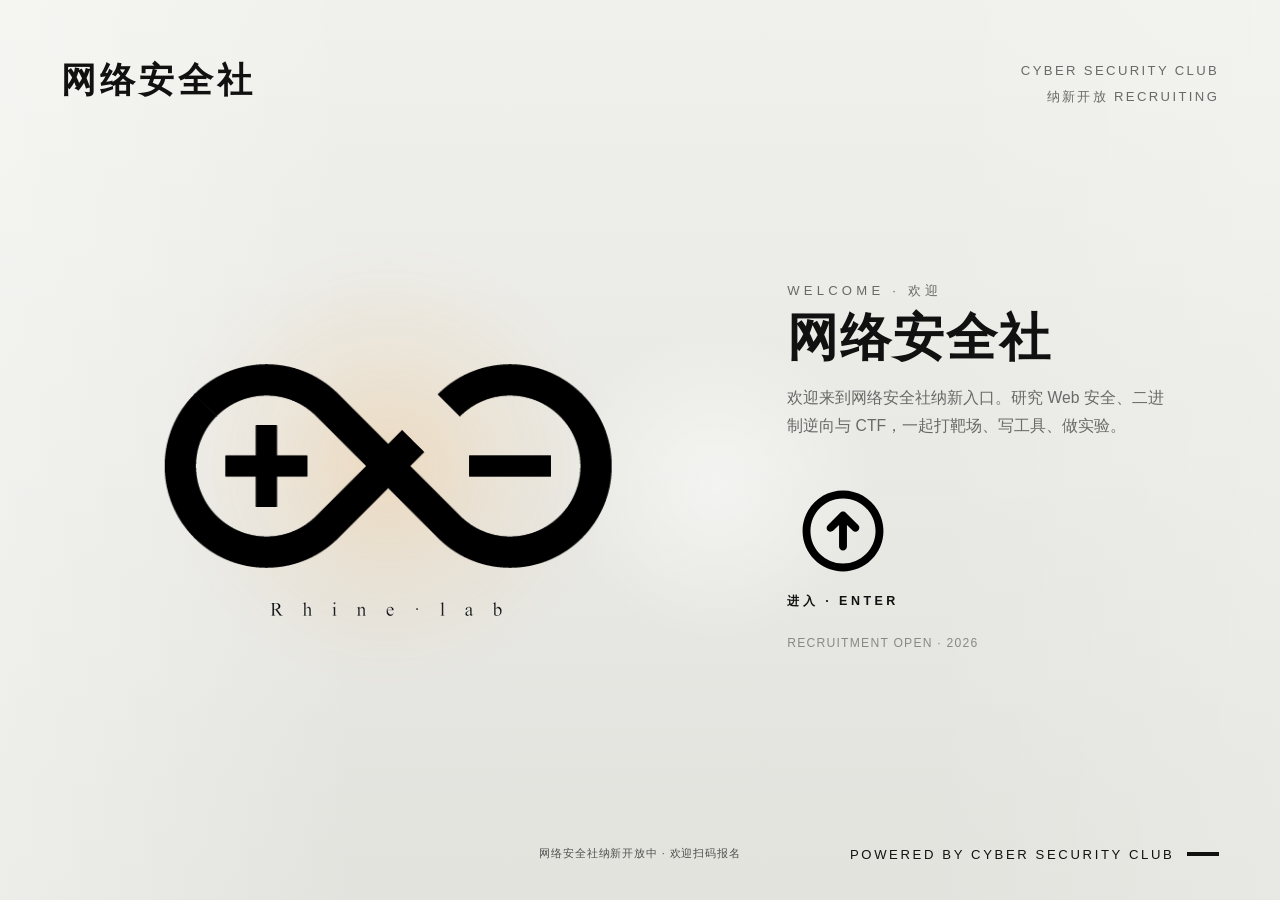
==== index.html @ 3eb7dfae "Revert "fix(homepage): 首页文案+装饰包裹为 stage，横屏手机按可用高度等比缩放，避免底部文字被导航遮挡" This reverts commit 5465ea32253c0" ====
<!DOCTYPE html>
<html lang="zh-CN">
  <head>
    <meta charset="UTF-8" />
    <meta name="viewport" content="width=device-width, initial-scale=1.0, viewport-fit=cover" />
    <meta name="theme-color" content="#e8e8e8" />
    <meta name="description" content="网络安全社 2026 纳新官网：社团简介、技术方向（Web/逆向/渗透/密码学/运维）、荣誉殿堂、培养体系与加入方式。" />
    <meta property="og:type" content="website" />
    <meta property="og:image" content="./assets/images/og-cover.jpg" />
    <meta property="og:title" content="网络安全社 · 纳新" />
    <meta property="og:description" content="网络安全社 2026 纳新官网：社团简介、技术方向（Web/逆向/渗透/密码学/运维）、荣誉殿堂、培养体系与加入方式。" />
    <link rel="icon" href="./assets/images/ui/logo/favicon.ico" />
    <link rel="manifest" href="./manifest.json" />
    <link rel="apple-touch-icon" href="./assets/images/ui/logo/favicon.ico" />
    <title>网络安全社 · 纳新</title>
    <script src="./lib/lottie/lottie.min.js" onerror="this.onerror=null;this.src='https://cdnjs.cloudflare.com/ajax/libs/lottie-web/5.9.4/lottie.min.js'"></script>
    <script src="./src/scripts/rhine-logo-animation-data.js?v=20260923e"></script>
    <link rel="stylesheet" href="./src/styles/base.css" />
    <link rel="stylesheet" href="./src/styles/enter.css?v=20260923c" />
    <link rel="stylesheet" href="./src/styles/auth.css" />
    <link rel="stylesheet" href="./src/styles/homepage.css?v=20260923f" />
    <link rel="stylesheet" href="./src/styles/headquarters.css?v=20260923f" />
    <link rel="stylesheet" href="./src/styles/member.css?v=20260923f" />
    <link rel="stylesheet" href="./src/styles/department.css?v=20260923f" />
    <link rel="stylesheet" href="./src/styles/research.css?v=20260923f" />
    <link rel="stylesheet" href="./src/styles/modal.css" />
    <link rel="stylesheet" href="./src/styles/particle.css?v=20260923f" />
    <link rel="stylesheet" href="./src/styles/mobile.css?v=20260923c" />
  <script type="application/ld+json">
    {"@context":"https://schema.org","@type":"Organization","name":"网络安全社","alternateName":"Cyber Security Club","url":"https://zaienscookie.github.io/safe/","description":"面向学院同学的网络安全社团，研究 Web 安全、二进制逆向、密码学与 CTF。"}
    </script>
    </head>
  <body>
    <script src="./src/scripts/landscape.js?v=20260924a"></script>
    <main class="app-shell">
      <section class="enter-screen" id="enter-screen" aria-label="Rhine Lab Enter">
        <header class="brand-mark">
          <p class="brand-mark__title">网络安全社</p>
          <div class="brand-mark__meta-wrap">
            <p class="brand-mark__meta">CYBER SECURITY CLUB</p>
            <p class="brand-mark__meta">纳新开放 RECRUITING</p>
          </div>
        </header>

        <div class="enter-screen__content">
          <div class="logo-stage">
            <div class="logo-stage__glow" aria-hidden="true"></div>
            <div class="logo-stage__lottie" id="logo-lottie" aria-hidden="true"></div>
            <img decoding="async"
              class="logo-stage__image"
              id="logo-fallback"
              src="./assets/images/ui/icon/icon-BLogo.svg"
              alt="网络安全社 logo"
            />
          </div>

          <div class="enter-panel">
            <p class="enter-panel__eyebrow">WELCOME · 欢迎</p>
            <h1 class="enter-panel__title">网络安全社</h1>
            <p class="enter-panel__copy">
              欢迎来到网络安全社纳新入口。研究 Web 安全、二进制逆向与 CTF，
              一起打靶场、写工具、做实验，从零开始成长为安全工程师。
            </p>

            <button class="enter-button" id="enter-button" type="button" aria-label="Enter Rhine Lab">
              <span class="enter-button__core" aria-hidden="true">
                <img decoding="async" class="enter-button__icon" src="./assets/images/ui/icon/icon-arrow-up.svg" alt="" />
              </span>
              <span class="enter-button__label">进入 · ENTER</span>
            </button>

            <p class="enter-panel__hint"></p>
          </div>
        </div>

        <footer class="screen-footer">
          <div class="screen-footer__compliance">
            <span class="screen-footer__report">
              网络安全社纳新开放中 · 欢迎扫码报名
            </span>
          </div>
          <div class="screen-footer__brand">
            <span>POWERED BY CYBER SECURITY CLUB</span>
            <span class="screen-footer__bar" aria-hidden="true"></span>
          </div>
        </footer>
      </section>

      <section class="auth-screen" id="auth-screen" aria-label="Permission authorized" aria-hidden="true">
        <div class="auth-screen__inner">
          <p class="auth-screen__status">AUTH SEQUENCE</p>
          <div class="orbit-system" aria-hidden="true">
            <span class="orbit orbit--outer"></span>
            <span class="orbit orbit--middle"></span>
            <span class="orbit orbit--inner"></span>
            <span class="orbit-trace orbit-trace--one"></span>
            <span class="orbit-trace orbit-trace--two"></span>
            <span class="orbit-center"></span>
          </div>

          <div class="auth-screen__copy">
            <p class="auth-screen__headline" id="auth-type-line">PERMISSION AUTHORIZED</p>
            <p class="auth-screen__subcopy">主节点校验完成，网络安全社纳新通道已就绪，欢迎加入我们。</p>
          </div>

          <button class="auth-screen__replay" id="replay-intro" type="button">下一步 · NEXT</button>
        </div>
      </section>

      <section class="homepage-screen" id="homepage-screen" aria-label="Rhine Lab Homepage" aria-hidden="true">
        <header class="brand-mark brand-mark--dark">
          <p class="brand-mark__title">网络安全社</p>
          <div class="brand-mark__meta-wrap">
            <p class="brand-mark__meta">CYBER SECURITY CLUB</p>
            <p class="brand-mark__meta">纳新开放 RECRUITING</p>
          </div>
        </header>

        <div class="homepage-screen__content">
          <div class="homepage-copy">
            <p class="homepage-copy__eyebrow">HOMEPAGE</p>
            <button class="homepage-copy__replay" id="homepage-replay" type="button">REPLAY INTRO</button>
            <div class="homepage-copy__welcome" aria-label="WELCOME TO">
              <span>W</span>
              <span>E</span>
              <span>L</span>
              <span>C</span>
              <span>O</span>
              <span>M</span>
              <span>E</span>
              <span>T</span>
              <span>O</span>
            </div>
            <h2 class="homepage-copy__title">网络安全社<span class="homepage-copy__accent">.SEC.</span></h2>
            <div class="homepage-copy__summary">
              <p class="homepage-copy__line">我们是学院的网络安全社团，聚集一群对攻防技术充满好奇的人。</p>
              <p class="homepage-copy__line">研究范围覆盖 Web 安全、二进制逆向、密码学与 CTF 竞赛。</p>
              <p class="homepage-copy__line">定期组织训练、靶场实战、CTF 周赛与安全分享会。</p>
              <p class="homepage-copy__line">无论基础如何，只要你有兴趣，都欢迎加入我们一起成长。</p>
              <p class="homepage-copy__line">在这里我们会给你提供优质的比赛资源。</p>
            </div>

            <div class="quick-links" aria-label="Quick links">
              <button class="quick-links__item" data-quick-link="signup" type="button">
                <img decoding="async" src="./assets/images/ui/icon/icon-blog.svg" alt="" aria-hidden="true" />
                <span>趣味 问卷</span>
              </button>
              <button class="quick-links__item" data-quick-link="github" type="button">
                <img decoding="async" src="./assets/images/ui/icon/icon-github.svg" alt="" aria-hidden="true" />
                <span>社团 仓库</span>
              </button>
              <button class="quick-links__item" data-quick-link="email" type="button">
                <img decoding="async" src="./assets/images/ui/icon/icon-email.svg" alt="" aria-hidden="true" />
                <span>邮箱 EMAIL</span>
              </button>
              <button class="quick-links__item" data-quick-link="qq" type="button">
                <img decoding="async" src="./assets/images/ui/icon/icon-wechat.svg" alt="" aria-hidden="true" />
                <span>微信群</span>
              </button>
              <button class="quick-links__item" data-quick-link="flag" type="button">
                <img decoding="async" src="./assets/images/ui/icon/icon-flag.svg" alt="" aria-hidden="true" />
                <span>FLAG 题</span>
              </button>
            </div>

            <button class="command-button homepage-copy__experience" id="homepage-experience" type="button">
              ✦ 进入互动体验 EXPERIENCE
            </button>
          </div>

          <div class="homepage-visual" aria-hidden="true">
            <div class="homepage-visual__portal"></div>
            <div class="homepage-visual__blocks">
              <div class="homepage-visual__blocks-inner">
                <span class="homepage-visual__block homepage-visual__block--r0-c0"></span>
                <span class="homepage-visual__block homepage-visual__block--r0-c2"></span>
                <span class="homepage-visual__block homepage-visual__block--r0-c4"></span>
                <span class="homepage-visual__block homepage-visual__block--r1-c1"></span>
                <span class="homepage-visual__block homepage-visual__block--r1-c2"></span>
                <span class="homepage-visual__block homepage-visual__block--r1-c3"></span>
                <span class="homepage-visual__block homepage-visual__block--r1-c4"></span>
                <span class="homepage-visual__block homepage-visual__block--r2-c0"></span>
                <span class="homepage-visual__block homepage-visual__block--r2-c1"></span>
                <span class="homepage-visual__block homepage-visual__block--r2-c2"></span>
                <span class="homepage-visual__block homepage-visual__block--r3-c0"></span>
                <span class="homepage-visual__block homepage-visual__block--r3-c3"></span>
              </div>
            </div>
            <span class="homepage-visual__origin"></span>
            <svg class="homepage-visual__orange-svg" viewBox="0 0 620 760" role="presentation">
              <path
                class="homepage-visual__orange-path"
                d="M310 380 L310 -260
                   M310 380 C310 340 280 312 250 282 L-110 -90
                   M310 380 C310 340 338 305 378 272 C440 220 500 90 555 -260
                   M310 380 L310 1040
                   M310 570 C310 670 336 820 400 1040"
              />
            </svg>
            <svg class="homepage-visual__data-svg" viewBox="0 0 620 760" role="presentation">
              <line class="homepage-visual__data-line homepage-visual__data-line--a" x1="280" y1="-260" x2="280" y2="1180"></line>
              <line class="homepage-visual__data-line homepage-visual__data-line--b" x1="294" y1="-260" x2="294" y2="1180"></line>
              <line class="homepage-visual__data-line homepage-visual__data-line--c" x1="308" y1="-260" x2="308" y2="1180"></line>
              <line class="homepage-visual__data-line homepage-visual__data-line--d" x1="516" y1="-260" x2="516" y2="1180"></line>

              <circle class="homepage-visual__data-dot homepage-visual__data-dot--1" cx="280" cy="222" r="4"></circle>
              <circle class="homepage-visual__data-dot homepage-visual__data-dot--2" cx="294" cy="222" r="4"></circle>
              <circle class="homepage-visual__data-dot homepage-visual__data-dot--3" cx="308" cy="222" r="4"></circle>
              <circle class="homepage-visual__data-dot homepage-visual__data-dot--4" cx="280" cy="380" r="4"></circle>
              <circle class="homepage-visual__data-dot homepage-visual__data-dot--5" cx="294" cy="380" r="4"></circle>
              <circle class="homepage-visual__data-dot homepage-visual__data-dot--6" cx="308" cy="380" r="4"></circle>
              <circle class="homepage-visual__data-dot homepage-visual__data-dot--7" cx="280" cy="634" r="4"></circle>
              <circle class="homepage-visual__data-dot homepage-visual__data-dot--8" cx="294" cy="634" r="4"></circle>
              <circle class="homepage-visual__data-dot homepage-visual__data-dot--9" cx="308" cy="634" r="4"></circle>
              <circle class="homepage-visual__data-dot homepage-visual__data-dot--10" cx="516" cy="220" r="4"></circle>
              <circle class="homepage-visual__data-dot homepage-visual__data-dot--11" cx="516" cy="472" r="4"></circle>
            </svg>
            <svg class="homepage-visual__svg" viewBox="0 0 620 760" role="presentation">
              <path class="homepage-visual__orange-line homepage-visual__orange-line--main" d="M310 16 L310 742" />
              <path
                class="homepage-visual__orange-line homepage-visual__orange-line--right"
                d="M310 16 L310 232 Q310 278 352 320 Q420 388 432 480"
              />
              <path
                class="homepage-visual__orange-line homepage-visual__orange-line--left"
                d="M178 150 L258 232 Q286 260 310 320"
              />
              <path
                class="homepage-visual__orange-line homepage-visual__orange-line--bottom"
                d="M310 344 Q310 412 346 444"
              />
              <circle class="homepage-visual__ring" cx="310" cy="352" r="16" />

              <g class="homepage-visual__white-rails">
                <line x1="286" y1="122" x2="286" y2="590" />
                <line x1="300" y1="100" x2="300" y2="610" />
                <line x1="320" y1="86" x2="320" y2="616" />
                <line x1="336" y1="126" x2="336" y2="568" />

                <circle cx="286" cy="208" r="4" />
                <circle cx="286" cy="352" r="4" />
                <circle cx="286" cy="514" r="4" />
                <circle cx="300" cy="188" r="4" />
                <circle cx="300" cy="352" r="4" />
                <circle cx="320" cy="202" r="4" />
                <circle cx="320" cy="352" r="4" />
                <circle cx="336" cy="238" r="4" />
                <circle cx="336" cy="352" r="4" />
              </g>

              <g class="homepage-visual__diamond-grid">
                <rect class="homepage-visual__diamond homepage-visual__diamond--left" x="208" y="286" width="60" height="60" />
                <rect class="homepage-visual__diamond homepage-visual__diamond--center" x="326" y="250" width="56" height="56" />
                <rect class="homepage-visual__diamond homepage-visual__diamond--right" x="382" y="392" width="52" height="52" />
                <rect class="homepage-visual__diamond homepage-visual__diamond--bottom" x="246" y="434" width="54" height="54" />
              </g>

              <g class="homepage-visual__extra-lines">
                <line x1="208" y1="316" x2="268" y2="316" />
                <line x1="382" y1="418" x2="432" y2="418" />
                <line x1="246" y1="460" x2="300" y2="460" />
              </g>
            </svg>
          </div>

          <nav class="side-nav" aria-label="Section navigation">
            <button class="side-nav__item side-nav__item--active" type="button">首页 HOMEPAGE</button>
            <button class="side-nav__item" type="button">关于 ABOUT</button>
            <button class="side-nav__item" type="button">纳新 JOIN</button>
            <button class="side-nav__item" type="button">方向 TRACKS</button>
            <button class="side-nav__item" type="button">活动 EVENTS</button>
          </nav>
        </div>

        <footer class="screen-footer screen-footer--dark">
          <div class="screen-footer__compliance">
            <span class="screen-footer__report">
              网络安全社纳新开放中 · 欢迎扫码报名
            </span>
          </div>
          <div class="screen-footer__brand">
            <span>POWERED BY CYBER SECURITY CLUB</span>
            <span class="screen-footer__bar" aria-hidden="true"></span>
          </div>
        </footer>
      </section>

      <section class="headquarters-screen" id="headquarters-screen" aria-label="Rhine Lab Headquarters" aria-hidden="true">
        <div class="headquarters-screen__bg" aria-hidden="true"></div>
        <div class="headquarters-screen__veil" aria-hidden="true"></div>

        <header class="brand-mark brand-mark--light">
          <p class="brand-mark__title">网络安全社</p>
          <div class="brand-mark__meta-wrap">
            <p class="brand-mark__meta">CYBER SECURITY CLUB</p>
            <p class="brand-mark__meta">纳新开放 RECRUITING</p>
          </div>
        </header>

        <div class="headquarters-screen__content">
          <div class="headquarters-copy">
            <p class="headquarters-copy__eyebrow">关于我们 · ABOUT</p>
            <h2 class="headquarters-copy__title">ABOUT SEC LAB</h2>
            <p class="headquarters-copy__summary">
              网络安全社是一个面向学院全体同学的安全技术社团。
              我们通过训练、竞赛与实验，把安全知识变成真正可上手的能力。
            </p>

            <div class="hq-highlights">
              <span class="hq-highlights__item">实战训练</span>
              <span class="hq-highlights__item">竞赛资源</span>
              <span class="hq-highlights__item">学长带教</span>
              <span class="hq-highlights__item">实验靶场</span>
            </div>
            <div class="headquarters-copy__status">
              <span class="headquarters-copy__status-label">STATUS</span>
              <span class="headquarters-copy__status-value">纳新通道 OPEN</span>
            </div>

            <div class="headquarters-actions">
              <button class="command-button" id="headquarters-enter" type="button">加入我们 · JOIN US</button>
              <a
                class="headquarters-actions__fallback"
                href="mailto:secclub@example.com"
                target="_blank"
                rel="noreferrer"
              >
                Contact / 联系邮箱（18518184798@163.com）
              </a>
            </div>
          </div>

          <nav class="side-nav side-nav--light" aria-label="Section navigation">
            <button class="side-nav__item" type="button">首页 HOMEPAGE</button>
            <button class="side-nav__item side-nav__item--active" type="button">关于 ABOUT</button>
            <button class="side-nav__item" type="button">纳新 JOIN</button>
            <button class="side-nav__item" type="button">方向 TRACKS</button>
            <button class="side-nav__item" type="button">活动 EVENTS</button>
          </nav>
        </div>

        <footer class="screen-footer screen-footer--light">
          <div class="screen-footer__compliance">
            <span class="screen-footer__report">
              网络安全社纳新开放中 · 欢迎扫码报名
            </span>
          </div>
          <div class="screen-footer__brand">
            <span>POWERED BY CYBER SECURITY CLUB</span>
            <span class="screen-footer__bar" aria-hidden="true"></span>
          </div>
        </footer>
      </section>

      <section class="member-screen" id="member-screen" aria-label="Rhine Lab Member" aria-hidden="true">
        <header class="brand-mark brand-mark--dark">
          <p class="brand-mark__title">网络安全社</p>
          <div class="brand-mark__meta-wrap">
            <p class="brand-mark__meta">CYBER SECURITY CLUB</p>
            <p class="brand-mark__meta">纳新开放 RECRUITING</p>
          </div>
        </header>

        <div class="member-screen__content">
          <div class="member-carousel">
            <button class="member-carousel__arrow member-carousel__arrow--prev" id="member-prev" type="button" aria-label="Previous member">
              &#8249;
            </button>

            <div class="member-carousel__stage" id="member-stage">
              <article class="member-card" data-card>
                <span class="member-card__badge">WEB</span>
                <div class="member-card__art">
                  <img decoding="async" src="./assets/images/cards/character/1.jpg" width="536" height="338" loading="lazy" alt="" aria-hidden="true" />
                </div>
                <div class="member-card__content">
                  <h3 class="member-card__title">WEB 安全</h3>
                  <p class="member-card__role">PENTEST / VULN ANALYSIS</p>
                  <p class="member-card__desc">学习常见漏洞原理与利用，搭建靶场实战，独立完成渗透测试。</p>
                </div>
              </article>

              <article class="member-card" data-card>
                <span class="member-card__badge">REV</span>
                <div class="member-card__art">
                  <img decoding="async" src="./assets/images/cards/character/2.jpg" width="536" height="338" loading="lazy" alt="" aria-hidden="true" />
                </div>
                <div class="member-card__content">
                  <h3 class="member-card__title">逆向 · 二进制</h3>
                  <p class="member-card__role">REVERSE ENGINEERING</p>
                  <p class="member-card__desc">分析可执行程序与协议，学习反汇编、脱壳与漏洞挖掘基础。</p>
                </div>
              </article>

              <article class="member-card" data-card>
                <span class="member-card__badge">CTF</span>
                <div class="member-card__art">
                  <img decoding="async" src="./assets/images/cards/character/3.jpg" width="536" height="338" loading="lazy" alt="" aria-hidden="true" />
                </div>
                <div class="member-card__content">
                  <h3 class="member-card__title">CTF 战队</h3>
                  <p class="member-card__role">CAPTURE THE FLAG</p>
                  <p class="member-card__desc">组队参加校内外 CTF，在解题中训练实战与团队协作能力。</p>
                </div>
              </article>

              <article class="member-card" data-card>
                <span class="member-card__badge">CRY</span>
                <div class="member-card__art">
                  <img decoding="async" src="./assets/images/cards/character/4.jpg" width="536" height="338" loading="lazy" alt="" aria-hidden="true" />
                </div>
                <div class="member-card__content">
                  <h3 class="member-card__title">密码学</h3>
                  <p class="member-card__role">CRYPTOGRAPHY</p>
                  <p class="member-card__desc">研究古典与现代密码、加解密原理，从数学到工程的完整链路。</p>
                </div>
              </article>

              <article class="member-card" data-card>
                <span class="member-card__badge">OPS</span>
                <div class="member-card__art">
                  <img decoding="async" src="./assets/images/cards/character/5.jpg" width="536" height="338" loading="lazy" alt="" aria-hidden="true" />
                </div>
                <div class="member-card__content">
                  <h3 class="member-card__title">运维 · 网络</h3>
                  <p class="member-card__role">INFRA & NETWORK</p>
                  <p class="member-card__desc">负责社团服务器与实验环境，学习网络基础、Linux 与系统运维。</p>
                </div>
              </article>

              <article class="member-card" data-card>
                <span class="member-card__badge">PR</span>
                <div class="member-card__art">
                  <img decoding="async" src="./assets/images/cards/character/6.jpg" width="536" height="338" loading="lazy" alt="" aria-hidden="true" />
                </div>
                <div class="member-card__content">
                  <h3 class="member-card__title">宣传 · 策划</h3>
                  <p class="member-card__role">OUTREACH & DESIGN</p>
                  <p class="member-card__desc">负责纳新宣传、活动策划与图文设计，让更多人了解网络安全。</p>
                </div>
              </article>
            </div>

            <button class="member-carousel__arrow member-carousel__arrow--next" id="member-next" type="button" aria-label="Next member">
              &#8250;
            </button>
          </div>

          <nav class="side-nav" aria-label="Section navigation">
            <button class="side-nav__item" type="button">首页 HOMEPAGE</button>
            <button class="side-nav__item" type="button">关于 ABOUT</button>
            <button class="side-nav__item side-nav__item--active" type="button">纳新 JOIN</button>
            <button class="side-nav__item" type="button">方向 TRACKS</button>
            <button class="side-nav__item" type="button">活动 EVENTS</button>
          </nav>
        </div>

        <footer class="screen-footer screen-footer--dark">
          <div class="screen-footer__compliance">
            <span class="screen-footer__report">
              网络安全社纳新开放中 · 欢迎扫码报名
            </span>
          </div>
          <div class="screen-footer__brand">
            <span>POWERED BY CYBER SECURITY CLUB</span>
            <span class="screen-footer__bar" aria-hidden="true"></span>
          </div>
        </footer>
      </section>

      <section class="department-screen" id="department-screen" aria-label="Rhine Lab Department" aria-hidden="true">
        <header class="brand-mark brand-mark--dark">
          <p class="brand-mark__title">网络安全社</p>
          <div class="brand-mark__meta-wrap">
            <p class="brand-mark__meta">CYBER SECURITY CLUB</p>
            <p class="brand-mark__meta">纳新开放 RECRUITING</p>
          </div>
        </header>

        <div class="department-screen__content">
          <div class="department-cluster department-cluster--left">
            <button type="button"
              class="department-card department-card--outer department-card--outer-top is-skill is-link"
              data-panel-title="COMPONENT CONTROL"
              data-panel-subtitle="STRUCTURE / IMPLEMENTATION"
              data-panel-copy="负责把想法变成真正可运行、可维护的系统结构。"
            >
              <span class="department-card__code">WEB</span>
              <span class="department-card__desc">WEB 安全方向</span>
            </button>

            <button type="button"
              class="department-card department-card--inner department-card--inner-top is-skill is-link"
              data-panel-title="ORIGINIUM ART"
              data-panel-subtitle="CREATIVE SYSTEM THINKING"
              data-panel-copy="偏向把界面叙事、实验气质和系统表达结合起来。"
            >
              <span class="department-card__code">REV</span>
              <span class="department-card__desc">逆向 · 二进制方向</span>
            </button>

            <button type="button"
              class="department-card department-card--outer-middle is-skill is-link"
              data-panel-title="ENERGY"
              data-panel-subtitle="AI / TOOLCHAIN DRIVE"
              data-panel-copy="关注 AI 应用、RAG 流程和工具链落地能力。"
            >
              <span class="department-card__code">PWN</span>
              <span class="department-card__desc">漏洞利用 · 渗透方向</span>
            </button>

            <button type="button"
              class="department-card department-card--inner department-card--inner-bottom is-skill is-link"
              data-panel-title="SCIENTIFIC INVESTIGATION"
              data-panel-subtitle="RESEARCH / ANALYSIS"
              data-panel-copy="偏向从系统层面理解问题，再把复杂问题拆成可执行模块。"
            >
              <span class="department-card__code">CRY</span>
              <span class="department-card__desc">密码学方向</span>
            </button>

            <button type="button"
              class="department-card department-card--outer department-card--outer-bottom is-skill is-link"
              data-panel-title="STRUCTURAL"
              data-panel-subtitle="LONG-TERM SHAPE"
              data-panel-copy="关注结构清晰度、模块边界和未来可扩展性。"
            >
              <span class="department-card__code">OPS</span>
              <span class="department-card__desc">运维 · 网络方向</span>
            </button>
          </div>

          <div class="department-panel">
            <div class="department-panel__frame">
              <span class="department-panel__corner department-panel__corner--tl"></span>
              <span class="department-panel__corner department-panel__corner--tr"></span>
              <span class="department-panel__corner department-panel__corner--bl"></span>
              <span class="department-panel__corner department-panel__corner--br"></span>
            </div>
            <div class="department-panel__dots" aria-hidden="true"></div>
            <div class="department-panel__content">
              <p class="department-panel__eyebrow" id="department-panel-mode">CAPABILITY MATRIX</p>
              <h2 class="department-panel__title" id="department-panel-title">DEVELOPMENT</h2>
              <p class="department-panel__subtitle" id="department-panel-subtitle">CORE IMPLEMENTATION</p>
              <p class="department-panel__copy" id="department-panel-copy">
                负责把想法变成真正可运行、可维护的系统结构。
              </p>
              <a
                class="department-panel__link"
                id="department-panel-link"
                href="#"
                target="_blank"
                rel="noreferrer"
                aria-disabled="true"
              >
                INFORMATION ONLY
              </a>
            </div>
          </div>

          <div class="department-cluster department-cluster--right">
            <button type="button"
              class="department-card department-card--outer department-card--outer-top is-link"
              data-panel-mode="CATEGORY ENTRY"
              data-panel-title="CTF 靶场"
              data-panel-subtitle="TRAIN & PRACTICE"
              data-panel-copy="进入 OJ 靶场，在线刷题练习，在解题与对抗中持续成长。"
              data-link="https://oj.zain-dev.top/"
            >
              <span class="department-card__code">CTF</span>
              <span class="department-card__desc">CTF 靶场入口</span>
            </button>

            <button type="button"
              class="department-card department-card--inner department-card--inner-top is-link"
              data-panel-mode="CATEGORY ENTRY"
              data-panel-title="靶场 · 实验"
              data-panel-subtitle="EXPERIMENT LAB"
              data-panel-copy="搭建与使用漏洞靶场，在受控环境中反复练习攻防技巧。"
              data-link="#"
            >
              <span class="department-card__code">LAB</span>
              <span class="department-card__desc">靶场 · 实验环境</span>
            </button>

            <button type="button"
              class="department-card department-card--outer-middle is-link"
              data-panel-mode="CATEGORY ENTRY"
              data-panel-title="荣誉 · 殿堂"
              data-panel-subtitle="GLORY & ACHIEVEMENTS"
              data-panel-copy="记录社团光辉历程，展示各项网络安全赛事、攻防演练的获奖成果与荣誉证书。"
              data-link="#"
            >
              <span class="department-card__code">GLORY</span>
              <span class="department-card__desc">战绩 · 荣誉殿堂</span>
            </button>

            <button type="button"
              class="department-card department-card--inner department-card--inner-bottom is-link"
              data-panel-mode="CATEGORY ENTRY"
              data-panel-title="学习 · 训练"
              data-panel-subtitle="TRAINING TRACK"
              data-panel-copy="每周训练与分享会安排，覆盖从入门到进阶的完整学习路线。"
              data-link="#"
            >
              <span class="department-card__code">TRN</span>
              <span class="department-card__desc">学习 · 训练安排</span>
            </button>

            <button type="button"
              class="department-card department-card--outer department-card--outer-bottom is-link"
              data-panel-mode="CATEGORY ENTRY"
              data-panel-title="报名 · 加入"
              data-panel-subtitle="RECRUITMENT ENTRY"
              data-panel-copy="填写纳新报名表，加入网络安全社，和我们一起从零开始。"
              data-link="#"
            >
              <span class="department-card__code">JOIN</span>
              <span class="department-card__desc">报名 · 加入我们</span>
            </button>
          </div>

          <nav class="side-nav" aria-label="Section navigation">
            <button class="side-nav__item" type="button">首页 HOMEPAGE</button>
            <button class="side-nav__item" type="button">关于 ABOUT</button>
            <button class="side-nav__item" type="button">纳新 JOIN</button>
            <button class="side-nav__item side-nav__item--active" type="button">方向 TRACKS</button>
            <button class="side-nav__item" type="button">活动 EVENTS</button>
          </nav>
        </div>

        <footer class="screen-footer screen-footer--dark">
          <div class="screen-footer__compliance">
            <span class="screen-footer__report">
              网络安全社纳新开放中 · 欢迎扫码报名
            </span>
          </div>
          <div class="screen-footer__brand">
            <span>POWERED BY CYBER SECURITY CLUB</span>
            <span class="screen-footer__bar" aria-hidden="true"></span>
          </div>
        </footer>
      </section>

      <section class="research-screen" id="research-screen" aria-label="Rhine Lab Research" aria-hidden="true">
        <div class="research-screen__bg" aria-hidden="true">
          <video
            class="research-screen__video"
            muted
            loop
            playsinline
            webkit-playsinline
            x5-playsinline
            x5-video-player-type="h5"
            x5-video-player-fullscreen="false"
            disablepictureinpicture
            preload="metadata"
            poster="./assets/images/backgrounds/research_poster.jpg?v=20260923d"
          >
            <source src="./assets/images/ui/vedio/Video Project.mp4" type="video/mp4" />
          </video>
        </div>
        <div class="research-screen__stars" aria-hidden="true"></div>

        <header class="brand-mark brand-mark--light">
          <p class="brand-mark__title">网络安全社</p>
          <div class="brand-mark__meta-wrap">
            <p class="brand-mark__meta">CYBER SECURITY CLUB</p>
            <p class="brand-mark__meta">纳新开放 RECRUITING</p>
          </div>
        </header>

        <div class="research-screen__content">
          <aside class="research-panel">
            <div class="research-panel__header">
              <p class="research-panel__name">SecClub.</p>
              <h2 class="research-panel__title">纳新计划</h2>
              <p class="research-panel__subtitle">Recruitment Plan 2026</p>
            </div>

            <div class="research-progress">
              <div class="research-progress__shell" aria-hidden="true">
                <div class="research-progress__grid is-animating" id="research-progress-grid">
                  <div class="research-progress__row">
                    <span class="dot ring-2"></span>
                    <span class="dot ring-2"></span>
                    <span class="dot ring-2"></span>
                  </div>
                  <div class="research-progress__row">
                    <span class="dot ring-2"></span>
                    <span class="dot ring-1"></span>
                    <span class="dot ring-1"></span>
                    <span class="dot ring-2"></span>
                  </div>
                  <div class="research-progress__row">
                    <span class="dot ring-2"></span>
                    <span class="dot ring-1"></span>
                    <span class="dot ring-0"></span>
                    <span class="dot ring-1"></span>
                    <span class="dot ring-2"></span>
                  </div>
                  <div class="research-progress__row">
                    <span class="dot ring-2"></span>
                    <span class="dot ring-1"></span>
                    <span class="dot ring-1"></span>
                    <span class="dot ring-2"></span>
                  </div>
                  <div class="research-progress__row">
                    <span class="dot ring-2"></span>
                    <span class="dot ring-2"></span>
                    <span class="dot ring-2"></span>
                  </div>
                </div>
              </div>
              <div class="research-progress__text">
                <span class="research-progress__label">计划进度</span>
                <strong class="research-progress__value" id="research-progress-value">0%</strong>
              </div>
            </div>

            <blockquote class="research-panel__quote">
              “在0和1的旷野里，所有伟大的架构都始于一次勇敢的编译。<br />星海长路，代码为证，我们愿陪你敲下第一行命令，共赴属于你的极客诗篇。”
            </blockquote>

            <button class="research-panel__button" id="research-open" type="button">查看纳新安排</button>
          </aside>

          <div class="research-info" id="research-info">
            <div class="research-info__switcher">
              <button class="research-info__switch is-active" data-research="0" type="button">R-1</button>
              <button class="research-info__switch" data-research="1" type="button">R-2</button>
              <button class="research-info__switch" data-research="2" type="button">R-3</button>
            </div>

            <p class="research-info__status" id="research-status">R-1 / PRIMARY FOCUS</p>
            <h3 class="research-info__title" id="research-title">纳新宣讲会</h3>
            <p class="research-info__subtitle" id="research-subtitle">RECRUITMENT TALK</p>
            <p class="research-info__copy" id="research-copy">
              面向全校同学举办纳新宣讲，介绍社团方向、训练体系与加入方式。
            </p>
            <a
              class="research-info__link"
              id="research-link"
              href="#"
              target="_blank"
              rel="noreferrer"
            >
              VIEW DETAILS
            </a>
          </div>

          <nav class="side-nav side-nav--light" aria-label="Section navigation">
            <button class="side-nav__item" type="button">首页 HOMEPAGE</button>
            <button class="side-nav__item" type="button">关于 ABOUT</button>
            <button class="side-nav__item" type="button">纳新 JOIN</button>
            <button class="side-nav__item" type="button">方向 TRACKS</button>
            <button class="side-nav__item side-nav__item--active" type="button">活动 EVENTS</button>
          </nav>
        </div>

        <footer class="screen-footer screen-footer--light">
          <div class="screen-footer__compliance">
            <span class="screen-footer__report">
              网络安全社纳新开放中 · 欢迎扫码报名
            </span>
          </div>
          <div class="screen-footer__brand">
            <span>POWERED BY CYBER SECURITY CLUB</span>
            <span class="screen-footer__bar" aria-hidden="true"></span>
          </div>
        </footer>
      </section>

      <section class="particle-screen" id="particle-screen" aria-label="Cyber Security Experience" aria-hidden="true">
        <video class="particle-screen__video" id="particle-video" autoplay playsinline muted></video>
        <div class="particle-screen__scene" id="particle-scene" aria-hidden="true"></div>

        <header class="brand-mark brand-mark--light">
          <p class="brand-mark__title">网络安全社</p>
          <div class="brand-mark__meta-wrap">
            <p class="brand-mark__meta">CYBER SECURITY CLUB</p>
            <p class="brand-mark__meta">纳新开放 RECRUITING</p>
          </div>
        </header>

        <div class="particle-screen__badge">SEC LAB · 手势粒子互动</div>
        <div class="particle-screen__status" id="particle-status">正在初始化…</div>
        <div class="particle-screen__hint" id="particle-hint">
          左手：<span class="particle-screen__tag">1指=WELCOME</span>
          · <span class="particle-screen__tag">2指=网络安全社</span>
          · <span class="particle-screen__tag">3指=欢迎加入</span>
          · <span class="particle-screen__tag">4指=CTF 等你来</span>
          <br />
          右手：<span class="particle-screen__tag">张开=扩散旋转</span>
          · <span class="particle-screen__tag">1指=盾牌</span>
          · <span class="particle-screen__tag">2指=能量爆散</span>
          · <span class="particle-screen__tag">握拳=爱心</span>
        </div>

        <div class="particle-screen__loading" id="particle-loading">
          <div class="particle-screen__spinner" aria-hidden="true"></div>
          <div>正在启动摄像头并加载手势模型…</div>
          <div class="particle-screen__err" id="particle-err"></div>
        </div>

        <nav class="side-nav side-nav--light" aria-label="Section navigation">
          <button class="side-nav__item" type="button">首页 HOMEPAGE</button>
          <button class="side-nav__item" type="button">关于 ABOUT</button>
          <button class="side-nav__item" type="button">纳新 JOIN</button>
          <button class="side-nav__item" type="button">方向 TRACKS</button>
          <button class="side-nav__item" type="button">活动 EVENTS</button>
          <button class="side-nav__item side-nav__item--active" type="button">互动 EXPERIENCE</button>
        </nav>

        <footer class="screen-footer screen-footer--light">
          <div class="screen-footer__compliance">
            <span class="screen-footer__report">
              网络安全社纳新开放中 · 欢迎扫码报名
            </span>
          </div>
          <div class="screen-footer__brand">
            <span>POWERED BY CYBER SECURITY CLUB</span>
            <span class="screen-footer__bar" aria-hidden="true"></span>
          </div>
        </footer>
      </section>

      <div class="info-modal" id="info-modal" aria-hidden="true">
        <div class="info-modal__backdrop" data-modal-close></div>
        <div class="info-modal__panel" role="dialog" aria-modal="true" aria-labelledby="info-modal-title">
          <button class="info-modal__close" id="info-modal-close" type="button" aria-label="Close panel">
            ×
          </button>
          <p class="info-modal__eyebrow" id="info-modal-eyebrow">CONTACT</p>
          <h2 class="info-modal__title" id="info-modal-title">PLACEHOLDER</h2>
          <p class="info-modal__value" id="info-modal-value">TO BE FILLED</p>
          <div class="info-modal__actions">
            <button class="info-modal__button" id="info-modal-copy" type="button">COPY</button>
            <a class="info-modal__button info-modal__button--ghost" id="info-modal-open" href="#" target="_blank" rel="noreferrer">
              OPEN
            </a>
          </div>
        </div>
      </div>
    </main>

    <script src="./src/scripts/site-copy.js"></script>
    <script src="./src/scripts/enter.js?v=20260923f"></script>
    <script type="module" src="./src/scripts/particle.js"></script>
    <script src="./src/scripts/visit-tip.js"></script>
  </body>
</html>
---- src/styles/base.css ----
:root {
  --color-bg: #e8e8e8;
  --color-surface: #f5f5f2;
  --color-text: #111111;
  --color-muted: #696969;
  --color-accent: #ff8c00;
  --color-shadow: rgba(255, 140, 0, 0.24);
  --color-shadow-soft: rgba(255, 255, 255, 0.48);
  --ease-standard: cubic-bezier(0.4, 0, 0.2, 1);
  --font-display: "Bahnschrift", "Segoe UI", sans-serif;
  --font-body: "Microsoft YaHei", "PingFang SC", sans-serif;
}

* {
  box-sizing: border-box;
}

html,
body {
  margin: 0;
  min-height: 100%;
  background: var(--color-bg);
  color: var(--color-text);
}

body {
  font-family: var(--font-body);
}

img {
  display: block;
  max-width: 100%;
}

button {
  font: inherit;
}

.app-shell {
  min-height: 100vh;
}

/* =========================================================================
 * 无障碍：尊重系统「减少动画」偏好（prefers-reduced-motion）
 * 对晕动症/敏感用户，尽量关闭过渡与动画。
 * ========================================================================= */
@media (prefers-reduced-motion: reduce) {
  *,
  *::before,
  *::after {
    animation-duration: 0.001ms !important;
    animation-iteration-count: 1 !important;
    transition-duration: 0.001ms !important;
    scroll-behavior: auto !important;
  }
}
/* =========================================================================
 * 无障碍：统一的键盘焦点样式（仅键盘导航时出现，不影响鼠标点击）
 * ========================================================================= */
:focus-visible {
  outline: 2px solid var(--color-accent, #ff8c00);
  outline-offset: 2px;
}
---- src/styles/enter.css ----
.enter-screen {
  position: relative;
  min-height: 100vh;
  overflow: hidden;
  background:
    radial-gradient(circle at 56% 54%, rgba(255, 255, 255, 0.55), transparent 18%),
    linear-gradient(180deg, #f0f0ec 0%, #e7e7e2 100%);
  transition: opacity 0.6s var(--ease-standard);
}

.enter-screen.is-transitioning {
  opacity: 0;
  visibility: hidden;
  pointer-events: none;
}

.enter-screen::before {
  content: "";
  position: absolute;
  inset: 0;
  background:
    linear-gradient(90deg, rgba(255, 255, 255, 0.35), transparent 28%, transparent 72%, rgba(255, 255, 255, 0.18)),
    linear-gradient(180deg, transparent 0%, rgba(0, 0, 0, 0.02) 100%);
  pointer-events: none;
}

.brand-mark {
  position: absolute;
  top: 3.8rem;
  left: 3.8rem;
  right: 3.8rem;
  z-index: 2;
  display: flex;
  align-items: flex-start;
  justify-content: space-between;
  gap: 1rem;
  animation: brandFade 1.2s var(--ease-standard) both;
}

.brand-mark__title {
  display: block;
  margin: 0;
  font-family: var(--font-display);
  font-size: clamp(2rem, 2.7vw, 3rem);
  font-weight: 700;
  letter-spacing: 0.12em;
  line-height: 1.1;
  white-space: nowrap;
}

.brand-mark__meta-wrap {
  display: flex;
  flex-direction: column;
  align-items: flex-end;
  text-align: right;
  min-width: 0;
}

.brand-mark__meta {
  display: block;
  margin: 0;
  font-size: 0.82rem;
  letter-spacing: 0.18em;
  line-height: 1.5;
  color: var(--color-muted);
  white-space: nowrap;
}

.brand-mark__meta + .brand-mark__meta {
  margin-top: 0.4rem;
}

.enter-screen__content {
  position: relative;
  z-index: 1;
  min-height: 100vh;
  display: grid;
  grid-template-columns: minmax(280px, 1fr) minmax(320px, 440px);
  align-items: center;
  gap: clamp(2rem, 5vw, 7rem);
  padding: 8rem clamp(2rem, 6vw, 7rem) 6rem;
}

.logo-stage {
  position: relative;
  display: flex;
  justify-content: center;
  align-items: center;
  min-height: 24rem;
}

.logo-stage__glow {
  position: absolute;
  width: min(26rem, 62vw);
  aspect-ratio: 1 / 1;
  border-radius: 50%;
  background:
    radial-gradient(circle, rgba(255, 140, 0, 0.16) 0%, rgba(255, 140, 0, 0.06) 38%, rgba(255, 255, 255, 0) 72%);
  filter: blur(16px);
  opacity: 0;
  animation: logoGlowIn 1.6s 0.25s var(--ease-standard) forwards;
}

.logo-stage__lottie {
  position: absolute;
  inset: 0;
  opacity: 0;
  transform: translateY(24px) scale(0.92);
  pointer-events: none;
}

.logo-stage__lottie.is-ready {
  animation: logoReveal 1.4s 0.15s var(--ease-standard) forwards;
}

.logo-stage__image {
  width: min(34rem, 74vw);
  transform: translateY(24px) scale(0.92);
  opacity: 0;
  filter: saturate(0.98);
  animation: logoReveal 1.4s 0.15s var(--ease-standard) forwards;
}

.logo-stage__image.is-hidden {
  display: none;
}

.enter-panel {
  justify-self: end;
  width: min(100%, 28rem);
  padding: 2rem 0 2rem 1.5rem;
  opacity: 0;
  transform: translateX(80px);
  animation: panelSlideIn 1s 0.45s var(--ease-standard) forwards;
}

.enter-panel__eyebrow {
  margin: 0 0 0.8rem;
  font-size: 0.82rem;
  letter-spacing: 0.32em;
  color: var(--color-muted);
}

.enter-panel__title {
  margin: 0;
  font-family: var(--font-display);
  font-size: clamp(2.2rem, 4vw, 3.6rem);
  line-height: 0.96;
  letter-spacing: 0.04em;
}

.enter-panel__copy {
  margin: 1.35rem 0 0;
  max-width: 24rem;
  font-size: 0.98rem;
  line-height: 1.8;
  color: var(--color-muted);
}

.enter-button {
  display: inline-flex;
  flex-direction: column;
  align-items: center;
  gap: 1rem;
  margin-top: 2.8rem;
  padding: 0;
  background: none;
  border: 0;
  cursor: pointer;
  transition: transform 0.7s var(--ease-standard);
}

.enter-button:focus-visible {
  outline: 2px solid rgba(255, 140, 0, 0.7);
  outline-offset: 8px;
}

.enter-button__core {
  position: relative;
  width: 5.75rem;
  height: 5.75rem;
  display: grid;
  place-items: center;
  border-radius: 50%;
  background: transparent;
  transition:
    transform 0.8s var(--ease-standard),
    box-shadow 0.8s var(--ease-standard),
    background 0.8s var(--ease-standard);
}

.enter-button__core::before {
  content: "";
  position: absolute;
  inset: -0.25rem;
  border-radius: 50%;
  background: radial-gradient(circle, rgba(255, 140, 0, 0.24), rgba(255, 140, 0, 0.04) 58%, transparent 78%);
  opacity: 0;
  transform: scale(0.92);
  transition:
    opacity 0.8s var(--ease-standard),
    transform 0.8s var(--ease-standard);
}

.enter-button__icon {
  width: 100%;
  height: 100%;
  object-fit: contain;
  transform: scale(1);
  transition:
    transform 0.8s var(--ease-standard),
    filter 0.8s var(--ease-standard);
}

.enter-button__label {
  font-size: 0.78rem;
  font-weight: 700;
  letter-spacing: 0.28em;
  color: var(--color-text);
  transition:
    color 0.8s var(--ease-standard),
    transform 0.8s var(--ease-standard);
}

.enter-button:hover .enter-button__core,
.enter-button:focus-visible .enter-button__core {
  transform: translateY(-4px) scale(1.04);
  box-shadow: 0 0 30px rgba(255, 140, 0, 0.26);
}

.enter-button:hover .enter-button__icon,
.enter-button:focus-visible .enter-button__icon {
  transform: scale(1.02);
  filter: drop-shadow(0 0 22px rgba(255, 140, 0, 0.36));
}

.enter-button:hover .enter-button__core::before,
.enter-button:focus-visible .enter-button__core::before {
  opacity: 1;
  transform: scale(1.06);
}

.enter-button:hover .enter-button__label,
.enter-button:focus-visible .enter-button__label {
  color: var(--color-accent);
  transform: translateY(2px);
}

.enter-button.is-activated .enter-button__core {
  transform: translateY(-8px) scale(1.08);
  box-shadow: 0 0 48px rgba(255, 140, 0, 0.34);
}

.enter-button.is-activated .enter-button__icon {
  transform: scale(1.03);
  filter: drop-shadow(0 0 28px rgba(255, 140, 0, 0.42));
}

.enter-button.is-activated .enter-button__core::before {
  opacity: 1;
  transform: scale(1.18);
}

.enter-button.is-activated .enter-button__label {
  color: var(--color-accent);
  letter-spacing: 0.34em;
}

.enter-panel__hint {
  margin: 1.6rem 0 0;
  font-size: 0.76rem;
  letter-spacing: 0.1em;
  color: rgba(17, 17, 17, 0.44);
}

.screen-footer {
  position: absolute;
  bottom: 2.4rem;
  left: 0;
  right: 0;
  z-index: 2;
  min-height: 2.8rem;
  font-size: 0.82rem;
  letter-spacing: 0.2em;
  color: var(--color-text);
  animation: brandFade 1.4s 0.25s var(--ease-standard) both;
}

.screen-footer__compliance {
  position: absolute;
  left: 50%;
  bottom: 0;
  display: flex;
  flex-direction: column;
  align-items: center;
  gap: 0.35rem;
  max-width: min(42rem, calc(100vw - 7rem));
  transform: translateX(-50%);
  text-align: center;
}

.screen-footer__brand {
  position: absolute;
  right: 3.8rem;
  bottom: 0;
  display: inline-flex;
  align-items: center;
  gap: 0.8rem;
}

.screen-footer__records {
  display: inline-flex;
  align-items: center;
  gap: 0.8rem;
}

.screen-footer__record {
  color: inherit;
  text-decoration: none;
  font-size: 0.68rem;
  letter-spacing: 0.08em;
  opacity: 0.78;
  white-space: nowrap;
  transition:
    color 0.35s var(--ease-standard),
    opacity 0.35s var(--ease-standard),
    text-shadow 0.35s var(--ease-standard);
}

.screen-footer__record:hover,
.screen-footer__record:focus-visible,
.screen-footer__report-link:hover,
.screen-footer__report-link:focus-visible {
  color: var(--color-accent);
  opacity: 1;
  text-shadow: 0 0 18px rgba(255, 140, 0, 0.28);
}

.screen-footer__report {
  max-width: 100%;
  font-size: 0.68rem;
  line-height: 1.45;
  letter-spacing: 0.08em;
  opacity: 0.7;
  white-space: nowrap;
}

.screen-footer__report-link {
  color: inherit;
  text-decoration: none;
  transition:
    color 0.35s var(--ease-standard),
    opacity 0.35s var(--ease-standard),
    text-shadow 0.35s var(--ease-standard);
}

.screen-footer__bar {
  width: 2rem;
  height: 0.22rem;
  background: currentColor;
}

@keyframes logoReveal {
  to {
    opacity: 1;
    transform: translateY(0) scale(1);
  }
}

@keyframes logoGlowIn {
  to {
    opacity: 1;
  }
}

@keyframes panelSlideIn {
  to {
    opacity: 1;
    transform: translateX(0);
  }
}

@keyframes brandFade {
  from {
    opacity: 0;
    transform: translateY(16px);
  }

  to {
    opacity: 1;
    transform: translateY(0);
  }
}
@media (max-width: 980px) {
  .enter-screen__content {
    grid-template-columns: 1fr;
    justify-items: center;
    gap: 1rem;
    padding-top: 10rem;
  }

  /* 单栏布局下 .logo-stage 的子元素全是绝对定位，会塌缩成 0 宽，
     导致 Logo（Lottie/回退图）不可见，这里显式给定尺寸。 */
  .logo-stage {
    width: min(34rem, 74vw);
    height: min(34rem, 74vw);
    min-height: 0;
  }

  .brand-mark {
    top: 2rem;
    left: 1.5rem;
    right: 1.5rem;
    gap: 0.75rem;
  }

  .enter-panel {
    justify-self: center;
    padding: 0;
    text-align: center;
  }

  .enter-panel__copy {
    margin-left: auto;
    margin-right: auto;
  }

  .screen-footer {
    bottom: 1.5rem;
    letter-spacing: 0.12em;
  }

  .screen-footer__compliance {
    max-width: calc(100vw - 3rem);
  }

  .screen-footer__brand {
    right: 1.5rem;
  }

  .screen-footer__record {
    font-size: 0.74rem;
  }

  .screen-footer__report {
    white-space: normal;
  }
}

@media (max-width: 640px) {
  .logo-stage {
    width: min(22rem, 88vw);
    height: min(22rem, 88vw);
  }

  .logo-stage__image {
    width: min(22rem, 88vw);
  }

  .enter-button__core {
    width: 5.6rem;
    height: 5.6rem;
  }

  .enter-panel__title {
    font-size: 2rem;
  }

  .screen-footer {
    min-height: 4.8rem;
  }

  .screen-footer__brand {
    right: 1.5rem;
    bottom: 0;
  }

  .screen-footer__compliance {
    bottom: 1.8rem;
    max-width: calc(100vw - 3rem);
    text-align: center;
    line-height: 1.4;
  }
}
---- src/styles/auth.css ----
.auth-screen {
  position: fixed;
  inset: 0;
  z-index: 12;
  display: flex;
  flex-direction: column;
  align-items: center;
  justify-content: center;
  padding: 2rem;
  background:
    radial-gradient(circle at 50% 44%, rgba(255, 255, 255, 0.55), transparent 18%),
    linear-gradient(180deg, rgba(239, 239, 235, 0.98) 0%, rgba(228, 228, 223, 0.98) 100%);
  opacity: 0;
  visibility: hidden;
  pointer-events: none;
  transition:
    opacity 0.8s var(--ease-standard);
  overflow-y: auto;
  -webkit-overflow-scrolling: touch;
  overscroll-behavior: contain;
}

.auth-screen.is-visible {
  opacity: 1;
  visibility: visible;
  pointer-events: auto;
}

.auth-screen__inner {
  display: grid;
  justify-items: center;
  gap: 1.5rem;
  text-align: center;
  margin: auto;
}

.auth-screen__status {
  margin: 0;
  font-size: 0.78rem;
  letter-spacing: 0.34em;
  color: var(--color-muted);
}

.orbit-system {
  --orbit-size: min(19rem, 62vw); /* 外圈直径，半径 = calc(var(--orbit-size) / 2) */
  position: relative;
  width: var(--orbit-size);
  aspect-ratio: 1 / 1;
  display: grid;
  place-items: center;
  transform: scale(0.8);
  opacity: 0;
}

.auth-screen.is-visible .orbit-system {
  animation: orbitIntro 0.9s 0.12s var(--ease-standard) forwards;
}

.orbit,
.orbit-trace,
.orbit-center {
  position: absolute;
  border-radius: 50%;
}

.orbit {
  inset: 50%;
  transform: translate(-50%, -50%);
  border: 1px solid rgba(17, 17, 17, 0.18);
}

.orbit--outer {
  width: 100%;
  height: 100%;
  border-width: 2px;
  animation: rotateClockwise 12s linear infinite;
}

.orbit--middle {
  width: 72%;
  height: 72%;
  border-color: rgba(17, 17, 17, 0.28);
  animation: rotateCounter 8s linear infinite;
}

.orbit--inner {
  width: 44%;
  height: 44%;
  border-style: dashed;
  border-color: rgba(17, 17, 17, 0.34);
  animation: rotateClockwise 5.5s linear infinite;
}

.orbit-trace {
  top: 50%;
  left: 50%;
  width: 0.7rem;
  height: 0.7rem;
  margin: -0.35rem;
  background: var(--color-accent);
  box-shadow: 0 0 18px rgba(255, 140, 0, 0.38);
}

.orbit-trace--one {
  animation: orbitDotOuter 4.4s linear infinite;
}

.orbit-trace--two {
  width: 0.5rem;
  height: 0.5rem;
  margin: -0.25rem;
  animation: orbitDotInner 3.4s linear infinite;
}

.orbit-center {
  width: 0.85rem;
  height: 0.85rem;
  background: #111111;
  box-shadow: 0 0 0 10px rgba(17, 17, 17, 0.05);
}

.auth-screen__copy {
  max-width: 28rem;
}

.auth-screen__headline {
  min-height: 1.6em;
  margin: 0;
  font-family: var(--font-display);
  font-size: clamp(1.3rem, 2.3vw, 2rem);
  letter-spacing: 0.18em;
}

.auth-screen__subcopy {
  margin: 0.8rem 0 0;
  font-size: 0.92rem;
  line-height: 1.8;
  color: var(--color-muted);
}

.auth-screen__replay {
  margin-top: 1rem;
  padding: 1rem 2.2rem;
  border: 1px solid rgba(255, 140, 0, 0.32);
  background: linear-gradient(90deg, rgba(255, 140, 0, 0.96), rgba(255, 166, 44, 0.96));
  color: #101010;
  font-size: 0.82rem;
  font-weight: 700;
  letter-spacing: 0.22em;
  cursor: pointer;
  transition:
    border-color 0.4s var(--ease-standard),
    box-shadow 0.4s var(--ease-standard),
    transform 0.4s var(--ease-standard),
    filter 0.4s var(--ease-standard);
}

.auth-screen__replay:hover,
.auth-screen__replay:focus-visible {
  transform: translateY(-2px);
  box-shadow: 0 14px 28px rgba(0, 0, 0, 0.18), 0 0 26px rgba(255, 140, 0, 0.24);
  filter: saturate(1.06);
}

@keyframes orbitIntro {
  to {
    opacity: 1;
    transform: scale(1);
  }
}

@keyframes rotateClockwise {
  to {
    transform: translate(-50%, -50%) rotate(360deg);
  }
}

@keyframes rotateCounter {
  to {
    transform: translate(-50%, -50%) rotate(-360deg);
  }
}

@keyframes orbitDotOuter {
  from {
    transform: rotate(0deg) translateX(calc(var(--orbit-size) / 2)) rotate(0deg);
  }

  to {
    transform: rotate(360deg) translateX(calc(var(--orbit-size) / 2)) rotate(-360deg);
  }
}

@keyframes orbitDotInner {
  from {
    transform: rotate(0deg) translateX(calc(var(--orbit-size) * 0.22)) rotate(0deg);
  }

  to {
    transform: rotate(-360deg) translateX(calc(var(--orbit-size) * 0.22)) rotate(360deg);
  }
}

@media (max-width: 640px) {
  .auth-screen__inner {
    gap: 1.1rem;
  }

  .orbit-system {
    --orbit-size: min(15rem, 72vw);
    width: var(--orbit-size);
  }
}

/* —— 横屏 / 低高度设备：整体压缩，保证「下一步」按钮可见可点 —— */
@media (max-height: 560px) {
  .auth-screen {
    padding: 1rem 1.2rem;
  }

  .auth-screen__inner {
    gap: 0.85rem;
  }

  .orbit-system {
    --orbit-size: min(12rem, 40vh);
    width: var(--orbit-size);
  }

  .auth-screen__subcopy {
    margin-top: 0.5rem;
    font-size: 0.82rem;
    line-height: 1.65;
  }

  .auth-screen__replay {
    margin-top: 0.6rem;
    padding: 0.8rem 1.8rem;
  }
}
---- src/styles/homepage.css ----
.homepage-screen {
  position: fixed;
  inset: 0;
  z-index: 10;
  background:
    radial-gradient(circle at 56% 44%, rgba(255, 255, 255, 0.42), transparent 18%),
    linear-gradient(180deg, #efefea 0%, #e8e8e3 100%);
  opacity: 0;
  visibility: hidden;
  pointer-events: none;
  transition:
    opacity 0.9s var(--ease-standard);
}

.homepage-screen.is-visible {
  opacity: 1;
  visibility: visible;
  pointer-events: auto;
}

.brand-mark--dark,
.screen-footer--dark {
  color: var(--color-text);
}

.homepage-screen.is-visible .brand-mark--dark {
  animation: homepageBrand 0.9s 0.2s var(--ease-standard) both;
}

.homepage-screen__content {
  min-height: 100vh;
  display: grid;
  grid-template-columns: minmax(320px, 440px) minmax(340px, 1fr) 220px;
  align-items: center;
  gap: clamp(2rem, 4vw, 4rem);
  padding: 8rem clamp(2rem, 5vw, 5rem) 5rem;
}

.homepage-copy {
  align-self: center;
}

.homepage-copy__eyebrow {
  margin: 0 0 0.9rem;
  font-size: 0.8rem;
  letter-spacing: 0.3em;
  color: var(--color-muted);
  opacity: 0;
  transform: translateY(16px);
}

.homepage-screen.is-visible .homepage-copy__eyebrow {
  animation: lineRise 0.55s 0.28s var(--ease-standard) forwards;
}

.homepage-copy__replay {
  margin: 0 0 1rem;
  padding: 0;
  border: 0;
  background: none;
  color: rgba(17, 17, 17, 0.56);
  font-size: 0.72rem;
  letter-spacing: 0.22em;
  cursor: pointer;
  opacity: 0;
  transform: translateY(12px);
}

.homepage-screen.is-visible .homepage-copy__replay {
  animation: lineRise 0.45s 1.55s var(--ease-standard) forwards;
}

.homepage-copy__replay:hover,
.homepage-copy__replay:focus-visible {
  color: var(--color-accent);
}

.homepage-copy__welcome {
  display: flex;
  flex-wrap: wrap;
  gap: 0.1rem;
  margin-bottom: 0.9rem;
}

.homepage-copy__welcome span {
  display: inline-block;
  font-family: var(--font-display);
  font-size: clamp(2rem, 3.6vw, 3.3rem);
  line-height: 1;
  font-weight: 700;
  opacity: 0;
  transform: translateY(24px);
}

.homepage-screen.is-visible .homepage-copy__welcome span {
  animation: charSlideUp 0.48s var(--ease-standard) forwards;
}

.homepage-screen.is-visible .homepage-copy__welcome span:nth-child(1) { animation-delay: 0.42s; }
.homepage-screen.is-visible .homepage-copy__welcome span:nth-child(2) { animation-delay: 0.48s; }
.homepage-screen.is-visible .homepage-copy__welcome span:nth-child(3) { animation-delay: 0.54s; }
.homepage-screen.is-visible .homepage-copy__welcome span:nth-child(4) { animation-delay: 0.6s; }
.homepage-screen.is-visible .homepage-copy__welcome span:nth-child(5) { animation-delay: 0.66s; }
.homepage-screen.is-visible .homepage-copy__welcome span:nth-child(6) { animation-delay: 0.72s; }
.homepage-screen.is-visible .homepage-copy__welcome span:nth-child(7) { animation-delay: 0.78s; }
.homepage-screen.is-visible .homepage-copy__welcome span:nth-child(8) { animation-delay: 0.9s; }
.homepage-screen.is-visible .homepage-copy__welcome span:nth-child(9) { animation-delay: 0.96s; }

.homepage-copy__welcome span:nth-child(8) {
  margin-left: 0.8rem;
}

.homepage-copy__title {
  margin: 0;
  font-family: var(--font-display);
  font-size: clamp(2.8rem, 5vw, 5.2rem);
  line-height: 0.92;
  letter-spacing: 0.04em;
  opacity: 0;
  transform: scale(0.92);
}

.homepage-screen.is-visible .homepage-copy__title {
  animation: titleZoom 0.58s 1.08s var(--ease-standard) forwards;
}

.homepage-copy__accent {
  color: var(--color-accent);
}

.homepage-copy__summary {
  max-width: 24rem;
  margin: 1.3rem 0 0;
}

.homepage-copy__line {
  margin: 0.2rem 0;
  font-size: 1rem;
  line-height: 1.85;
  color: var(--color-muted);
  opacity: 0;
  transform: translateY(10px);
}

.homepage-screen.is-visible .homepage-copy__line {
  animation: lineRise 0.45s var(--ease-standard) forwards;
}

.homepage-screen.is-visible .homepage-copy__line:nth-child(1) { animation-delay: 1.32s; }
.homepage-screen.is-visible .homepage-copy__line:nth-child(2) { animation-delay: 1.44s; }
.homepage-screen.is-visible .homepage-copy__line:nth-child(3) { animation-delay: 1.56s; }
.homepage-screen.is-visible .homepage-copy__line:nth-child(4) { animation-delay: 1.68s; }
.homepage-screen.is-visible .homepage-copy__line:nth-child(5) { animation-delay: 1.8s; }

.quick-links {
  display: flex;
  flex-wrap: wrap;
  gap: 0.85rem;
  margin-top: 2rem;
  opacity: 0;
  transform: translateY(14px);
}

.homepage-screen.is-visible .quick-links {
  animation: lineRise 0.5s 1.72s var(--ease-standard) forwards;
}

.homepage-copy__experience {
  margin-top: 1.6rem;
  opacity: 0;
  transform: translateY(14px);
}

.homepage-screen.is-visible .homepage-copy__experience {
  animation:
    lineRise 0.5s 1.85s var(--ease-standard) forwards,
    experiencePulse 2.2s ease-in-out 2.6s infinite;
}

/* 互动体验按钮：更大更醒目，带呼吸光晕 */
.homepage-copy__experience.command-button {
  min-width: 17rem;
  padding: 1.1rem 1.7rem;
  font-size: 0.95rem;
  letter-spacing: 0.28em;
  border-width: 2px;
}

@keyframes experiencePulse {
  0%, 100% {
    box-shadow:
      0 0 0 1px rgba(255, 140, 0, 0.3),
      0 0 16px rgba(255, 140, 0, 0.34),
      0 12px 28px rgba(0, 0, 0, 0.22);
  }

  50% {
    box-shadow:
      0 0 0 2px rgba(255, 140, 0, 0.52),
      0 0 36px rgba(255, 140, 0, 0.64),
      0 12px 28px rgba(0, 0, 0, 0.22);
  }
}

.quick-links__item {
  display: inline-flex;
  align-items: center;
  gap: 0.7rem;
  padding: 0.88rem 1rem;
  border: 1px solid rgba(17, 17, 17, 0.08);
  border-radius: 999px;
  background: rgba(255, 255, 255, 0.48);
  cursor: pointer;
  transition:
    transform 0.45s var(--ease-standard),
    box-shadow 0.45s var(--ease-standard),
    border-color 0.45s var(--ease-standard),
    color 0.45s var(--ease-standard);
}

.quick-links__item img {
  width: 1.2rem;
  height: 1.2rem;
}

.quick-links__item span {
  font-size: 0.74rem;
  letter-spacing: 0.22em;
}

.quick-links__item:hover,
.quick-links__item:focus-visible {
  transform: translateY(-3px);
  border-color: rgba(255, 140, 0, 0.34);
  box-shadow:
    0 0 0 1px rgba(255, 140, 0, 0.1),
    0 0 28px rgba(255, 140, 0, 0.16);
  color: var(--color-accent);
}

.homepage-visual {
  position: relative;
  justify-self: center;
  width: min(36rem, 48vw);
  aspect-ratio: 620 / 760;
  opacity: 0;
  transform: scale(0.92);
}

.homepage-screen.is-visible .homepage-visual {
  animation: homepageScale 0.9s 0.15s var(--ease-standard) forwards;
}

.homepage-visual::before {
  content: none;
}

.homepage-visual__portal {
  position: absolute;
  left: 50%;
  top: 50%;
  width: min(25rem, 82%);
  height: min(25rem, 82%);
  transform: translate(calc(-50% - 50px), calc(-50% - 50px)) scale(0);
  border-radius: 50%;
  background: radial-gradient(circle, #000 34%, rgba(0, 0, 0, 0.88) 56%, rgba(0, 0, 0, 0) 84%);
  filter: blur(18px);
  opacity: 0;
}

.homepage-screen.is-visible .homepage-visual__portal {
  animation: portalExpand 1.1s 0.25s var(--ease-standard) forwards;
}

.homepage-visual__blocks {
  position: absolute;
  left: calc(50% - 50px);
  top: calc(50% - 50px);
  width: min(36rem, 48vw);
  aspect-ratio: 1 / 1;
  transform: translate(-50%, -50%);
  z-index: 2;
  pointer-events: none;
}

.homepage-visual__blocks-inner {
  --cell: 68px;
  --gap: 5px;
  position: absolute;
  left: 50%;
  top: 50%;
  width: calc(var(--cell) * 5 + var(--gap) * 4);
  height: calc(var(--cell) * 4 + var(--gap) * 3);
  transform: translate(-49%, -50%) rotate(45deg);
  transform-origin: center;
}

.homepage-visual__block {
  position: absolute;
  width: var(--cell);
  height: var(--cell);
  background: linear-gradient(135deg, rgba(246, 246, 236, 0.76), rgba(96, 98, 90, 0.32));
  filter: contrast(0.95);
  opacity: 0;
}

.homepage-screen.is-visible .homepage-visual__block {
  animation: blockSpreadIn 0.62s var(--ease-standard) forwards;
}

.homepage-visual__block--r0-c0 { left: calc((var(--cell) + var(--gap)) * 0); top: calc((var(--cell) + var(--gap)) * 0); animation-delay: 3.04s; }
.homepage-visual__block--r0-c2 { left: calc((var(--cell) + var(--gap)) * 2); top: calc((var(--cell) + var(--gap)) * 0); animation-delay: 2.84s; }
.homepage-visual__block--r0-c4 { left: calc((var(--cell) + var(--gap)) * 4); top: calc((var(--cell) + var(--gap)) * 0); animation-delay: 3.08s; }
.homepage-visual__block--r1-c1 { left: calc((var(--cell) + var(--gap)) * 1); top: calc((var(--cell) + var(--gap)) * 1); animation-delay: 2.68s; }
.homepage-visual__block--r1-c2 { left: calc((var(--cell) + var(--gap)) * 2); top: calc((var(--cell) + var(--gap)) * 1); animation-delay: 2.52s; }
.homepage-visual__block--r1-c3 { left: calc((var(--cell) + var(--gap)) * 3); top: calc((var(--cell) + var(--gap)) * 1); animation-delay: 2.7s; }
.homepage-visual__block--r1-c4 { left: calc((var(--cell) + var(--gap)) * 4); top: calc((var(--cell) + var(--gap)) * 1); animation-delay: 2.92s; }
.homepage-visual__block--r2-c0 { left: calc((var(--cell) + var(--gap)) * 0); top: calc((var(--cell) + var(--gap)) * 2); animation-delay: 2.88s; }
.homepage-visual__block--r2-c1 { left: calc((var(--cell) + var(--gap)) * 1); top: calc((var(--cell) + var(--gap)) * 2); animation-delay: 2.66s; }
.homepage-visual__block--r2-c2 { left: calc((var(--cell) + var(--gap)) * 2); top: calc((var(--cell) + var(--gap)) * 2); animation-delay: 2.54s; }
.homepage-visual__block--r3-c0 { left: calc((var(--cell) + var(--gap)) * 0); top: calc((var(--cell) + var(--gap)) * 3); animation-delay: 3.02s; }
.homepage-visual__block--r3-c3 { left: calc((var(--cell) + var(--gap)) * 3); top: calc((var(--cell) + var(--gap)) * 3); animation-delay: 2.9s; }

.homepage-visual__origin {
  position: absolute;
  left: calc(50% - 50px);
  top: calc(50% - 50px);
  width: 3.15rem;
  height: 3.15rem;
  border: 9px solid var(--color-accent);
  border-radius: 50%;
  background: #0a0a0a;
  opacity: 0;
  transform: translate(-50%, -50%) scale(0.82);
  z-index: 5;
  pointer-events: none;
}

.homepage-screen.is-visible .homepage-visual__origin {
  animation: originAppear 0.52s 0.38s cubic-bezier(0.22, 1.35, 0.36, 1) forwards;
}

.homepage-visual__orange-svg {
  position: absolute;
  left: calc(50% - 50px);
  top: calc(50% - 50px);
  width: min(36rem, 48vw);
  height: 128vh;
  transform: translate(-50%, -50%);
  overflow: visible;
  z-index: 3;
  pointer-events: none;
}

.homepage-visual__orange-path {
  fill: none;
  stroke: var(--color-accent);
  stroke-width: 35;
  stroke-linecap: round;
  stroke-linejoin: round;
  stroke-dasharray: 2200;
  stroke-dashoffset: 2200;
}

.homepage-screen.is-visible .homepage-visual__orange-path {
  animation: drawLine 1.18s 0.62s var(--ease-standard) forwards;
}

.homepage-visual__data-svg {
  position: absolute;
  left: calc(50% - 50px);
  top: calc(50% - 50px);
  width: min(36rem, 48vw);
  height: 128vh;
  transform: translate(-50%, -50%);
  overflow: visible;
  z-index: 4;
  pointer-events: none;
}

.homepage-visual__data-line {
  fill: none;
  stroke: #f0f0f0;
  stroke-width: 10;
  stroke-linecap: round;
  opacity: 0;
  transform-box: fill-box;
  transform-origin: center;
  transform: scaleY(0);
}

.homepage-screen.is-visible .homepage-visual__data-line {
  animation: dataLineExpand 1.18s 0.62s var(--ease-standard) forwards;
}

.homepage-visual__data-line--a,
.homepage-visual__data-line--b,
.homepage-visual__data-line--c,
.homepage-visual__data-line--d {
  animation-delay: 0.62s;
}

.homepage-visual__data-dot {
  fill: #111;
  opacity: 0;
  transform-box: fill-box;
  transform-origin: center;
  transform: scale(0);
}

.homepage-screen.is-visible .homepage-visual__data-dot {
  animation: dataDotPop 0.32s cubic-bezier(0.22, 1.35, 0.36, 1) forwards;
}

.homepage-visual__data-dot--1 { animation-delay: 1.36s; }
.homepage-visual__data-dot--2 { animation-delay: 1.42s; }
.homepage-visual__data-dot--3 { animation-delay: 1.48s; }
.homepage-visual__data-dot--4 { animation-delay: 1.54s; }
.homepage-visual__data-dot--5 { animation-delay: 1.6s; }
.homepage-visual__data-dot--6 { animation-delay: 1.66s; }
.homepage-visual__data-dot--7 { animation-delay: 1.72s; }
.homepage-visual__data-dot--8 { animation-delay: 1.78s; }
.homepage-visual__data-dot--9 { animation-delay: 1.84s; }
.homepage-visual__data-dot--10 { animation-delay: 1.9s; }
.homepage-visual__data-dot--11 { animation-delay: 1.96s; }

.homepage-visual__svg {
  display: none;
  position: absolute;
  inset: 0;
  overflow: visible;
}

.homepage-visual__orange-line,
.homepage-visual__ring,
.homepage-visual__white-rails line,
.homepage-visual__extra-lines line {
  fill: none;
  stroke-linecap: round;
  stroke-linejoin: round;
}

.homepage-visual__orange-line {
  stroke: var(--color-accent);
  stroke-width: 8;
  stroke-dasharray: 1000;
  stroke-dashoffset: 1000;
}

.homepage-screen.is-visible .homepage-visual__orange-line--main {
  animation: drawLine 1.2s 1.05s var(--ease-standard) forwards;
}

.homepage-screen.is-visible .homepage-visual__orange-line--right {
  animation: drawLine 1.05s 1.25s var(--ease-standard) forwards;
}

.homepage-screen.is-visible .homepage-visual__orange-line--left {
  animation: drawLine 0.88s 1.45s var(--ease-standard) forwards;
}

.homepage-screen.is-visible .homepage-visual__orange-line--bottom {
  animation: drawLine 0.76s 1.66s var(--ease-standard) forwards;
}

.homepage-visual__ring {
  stroke: var(--color-accent);
  stroke-width: 6;
  opacity: 0;
  transform-origin: 310px 352px;
  transform: scale(0);
}

.homepage-screen.is-visible .homepage-visual__ring {
  animation: ringAppear 0.36s 1.92s var(--ease-standard) forwards;
}

.homepage-visual__white-rails {
  stroke: rgba(255, 255, 255, 0.96);
  stroke-width: 4;
  opacity: 0;
  transform: translateY(-50px);
}

.homepage-visual__white-rails circle {
  fill: rgba(255, 255, 255, 0.96);
}

.homepage-screen.is-visible .homepage-visual__white-rails {
  animation: whiteRailDrop 0.82s 2.08s var(--ease-standard) forwards;
}

.homepage-visual__diamond {
  fill: rgba(255, 255, 255, 0.72);
  opacity: 0;
  transform-box: fill-box;
  transform-origin: center;
}

.homepage-screen.is-visible .homepage-visual__diamond--left {
  animation: diamondLeft 0.66s 2.24s var(--ease-standard) forwards;
}

.homepage-screen.is-visible .homepage-visual__diamond--center {
  animation: diamondRight 0.66s 2.38s var(--ease-standard) forwards;
}

.homepage-screen.is-visible .homepage-visual__diamond--right {
  animation: diamondRight 0.66s 2.52s var(--ease-standard) forwards;
}

.homepage-screen.is-visible .homepage-visual__diamond--bottom {
  animation: diamondLeft 0.66s 2.66s var(--ease-standard) forwards;
}

.homepage-visual__extra-lines {
  stroke: rgba(255, 255, 255, 0.72);
  stroke-width: 3;
  opacity: 0;
}

.homepage-screen.is-visible .homepage-visual__extra-lines {
  animation: extraLineFade 0.6s 2.9s var(--ease-standard) forwards;
}

.side-nav {
  justify-self: end;
  display: flex;
  flex-direction: column;
  gap: 1.9rem;
  opacity: 0;
  transform: translateX(28px);
}

.homepage-screen.is-visible .side-nav {
  animation: navSlide 0.9s 0.42s var(--ease-standard) forwards;
}

.side-nav__item {
  border: 0;
  padding: 0;
  background: none;
  color: rgba(17, 17, 17, 0.64);
  font-size: 1.05rem;
  letter-spacing: 0.18em;
  text-align: right;
  cursor: pointer;
  transition:
    transform 0.35s var(--ease-standard),
    color 0.35s var(--ease-standard);
}

.side-nav__item:hover,
.side-nav__item:focus-visible {
  transform: translateX(-4px);
  color: var(--color-text);
}

.side-nav__item--active {
  color: var(--color-accent);
}

@keyframes homepageBrand {
  from {
    opacity: 0;
    filter: blur(10px);
  }

  to {
    opacity: 1;
    filter: blur(0);
  }
}

@keyframes homepageScale {
  to {
    opacity: 1;
    transform: scale(1);
  }
}

@keyframes visualPlaceholderIn {
  to {
    opacity: 1;
  }
}

@keyframes originAppear {
  0% {
    opacity: 0;
    transform: translate(-50%, -50%) scale(0.82);
  }

  68% {
    opacity: 1;
    transform: translate(-50%, -50%) scale(1.12);
  }

  100% {
    opacity: 1;
    transform: translate(-50%, -50%) scale(1);
  }
}

@keyframes portalExpand {
  0% {
    opacity: 0;
    transform: translate(calc(-50% - 50px), calc(-50% - 50px)) scale(0.88);
  }

  30% {
    opacity: 1;
  }

  100% {
    opacity: 1;
    transform: translate(calc(-50% - 50px), calc(-50% - 50px)) scale(1);
  }
}

@keyframes drawLine {
  to {
    stroke-dashoffset: 0;
  }
}

@keyframes dataLineExpand {
  0% {
    opacity: 0;
    transform: scaleY(0);
  }

  18% {
    opacity: 1;
  }

  100% {
    opacity: 1;
    transform: scaleY(1);
  }
}

@keyframes dataDotPop {
  0% {
    opacity: 0;
    transform: scale(0);
  }

  72% {
    opacity: 1;
    transform: scale(1.15);
  }

  100% {
    opacity: 1;
    transform: scale(1);
  }
}

@keyframes blockSpreadIn {
  0% {
    opacity: 0;
    transform: translateY(14px) scale(0.88);
  }

  72% {
    opacity: 1;
    transform: translateY(-2px) scale(1.04);
  }

  100% {
    opacity: 1;
    transform: translateY(0) scale(1);
  }
}

@keyframes ringAppear {
  to {
    opacity: 1;
    transform: scale(1);
  }
}

@keyframes whiteRailDrop {
  to {
    opacity: 1;
    transform: translateY(0);
  }
}

@keyframes charSlideUp {
  to {
    opacity: 1;
    transform: translateY(0);
  }
}

@keyframes titleZoom {
  to {
    opacity: 1;
    transform: scale(1);
  }
}

@keyframes lineRise {
  to {
    opacity: 1;
    transform: translateY(0);
  }
}

@keyframes diamondLeft {
  from {
    opacity: 0;
    transform: translateX(-70px) scale(0.5) rotate(45deg);
  }

  to {
    opacity: 1;
    transform: translateX(0) scale(1) rotate(45deg);
  }
}

@keyframes diamondRight {
  from {
    opacity: 0;
    transform: translateX(70px) scale(0.5) rotate(45deg);
  }

  to {
    opacity: 1;
    transform: translateX(0) scale(1) rotate(45deg);
  }
}

@keyframes extraLineFade {
  to {
    opacity: 0.72;
  }
}

@keyframes navSlide {
  to {
    opacity: 1;
    transform: translateX(0);
  }
}

@media (max-width: 1100px) {
  .homepage-screen__content {
    grid-template-columns: 1fr;
    justify-items: center;
    gap: 2rem;
    padding-top: 9rem;
  }

  .homepage-copy {
    text-align: center;
  }

  .homepage-copy__welcome {
    justify-content: center;
  }

  .homepage-copy__summary {
    margin-left: auto;
    margin-right: auto;
  }

  .side-nav {
    justify-self: center;
    flex-direction: row;
    flex-wrap: wrap;
    justify-content: center;
  }

  .side-nav__item {
    text-align: center;
  }
}

@media (max-width: 640px) {
  .quick-links {
    justify-content: center;
  }

  .quick-links__item {
    width: calc(50% - 0.5rem);
    justify-content: center;
  }

  .homepage-visual {
    width: min(22rem, 82vw);
  }
}
---- src/styles/headquarters.css ----
.headquarters-screen {
  position: fixed;
  inset: 0;
  z-index: 9;
  overflow: hidden;
  opacity: 0;
  visibility: hidden;
  pointer-events: none;
  transition:
    opacity 0.9s var(--ease-standard);
}

.headquarters-screen.is-visible {
  opacity: 1;
  visibility: visible;
  pointer-events: auto;
}

.headquarters-screen__bg,
.headquarters-screen__veil {
  position: absolute;
  inset: 0;
}

.headquarters-screen__bg {
  background: #14141a center / cover no-repeat; /* 背景图改为进入「关于」栏目时由 JS 加载，避免首屏下载 948KB */
  transform: scale(1);
  transition: transform 1.2s var(--ease-standard);
}

.headquarters-screen__veil {
  background:
    radial-gradient(circle at 28% 48%, rgba(255, 255, 255, 0.14), transparent 22%),
    linear-gradient(180deg, rgba(5, 5, 5, 0.08), rgba(5, 5, 5, 0.28));
}

.brand-mark--light,
.screen-footer--light {
  color: #f6f4ef;
}

.brand-mark--light .brand-mark__meta {
  color: rgba(246, 244, 239, 0.7);
}

.headquarters-screen__content {
  position: relative;
  z-index: 1;
  min-height: 100vh;
  display: grid;
  grid-template-columns: minmax(320px, 480px) 240px;
  justify-content: space-between;
  align-items: center;
  padding: 8rem clamp(2rem, 5vw, 5rem) 5rem;
}

.headquarters-copy {
  max-width: 30rem;
  opacity: 0;
  transform: translateY(36px);
}

.headquarters-screen.is-visible .headquarters-copy {
  animation: headquartersLift 0.9s 0.18s var(--ease-standard) forwards;
}

.headquarters-copy__eyebrow {
  margin: 0 0 0.8rem;
  font-size: 0.82rem;
  letter-spacing: 0.28em;
  color: rgba(246, 244, 239, 0.68);
}

.headquarters-copy__title {
  margin: 0;
  font-family: var(--font-display);
  font-size: clamp(2.8rem, 5vw, 5rem);
  line-height: 0.94;
  letter-spacing: 0.04em;
}

.headquarters-copy__summary {
  max-width: 26rem;
  margin: 1.35rem 0 0;
  font-size: 1rem;
  line-height: 1.9;
  color: rgba(246, 244, 239, 0.76);
}

.headquarters-copy__status {
  display: inline-flex;
  flex-direction: column;
  gap: 0.35rem;
  margin-top: 2rem;
  padding: 0.95rem 1rem;
  border-left: 2px solid rgba(255, 140, 0, 0.7);
  background: rgba(0, 0, 0, 0.22);
  backdrop-filter: blur(6px);
}

.headquarters-copy__status-label {
  font-size: 0.72rem;
  letter-spacing: 0.24em;
  color: rgba(246, 244, 239, 0.56);
}

.headquarters-copy__status-value {
  font-size: 0.92rem;
  letter-spacing: 0.18em;
  color: #ffb14d;
}

.headquarters-copy__status-online {
  color: #9ed8ad;
  text-shadow: 0 0 18px rgba(158, 216, 173, 0.34);
}

.headquarters-actions {
  display: flex;
  flex-direction: column;
  align-items: flex-start;
  gap: 0.95rem;
  margin-top: 2.35rem;
}

.command-button {
  min-width: 18rem;
  padding: 1rem 1.4rem;
  border: 1px solid rgba(255, 140, 0, 0.32);
  background:
    linear-gradient(90deg, rgba(255, 140, 0, 0.96), rgba(255, 160, 36, 0.96));
  color: #101010;
  font-size: 0.82rem;
  font-weight: 700;
  letter-spacing: 0.22em;
  cursor: pointer;
  transition:
    transform 0.45s var(--ease-standard),
    box-shadow 0.45s var(--ease-standard),
    filter 0.45s var(--ease-standard);
}

.command-button:hover,
.command-button:focus-visible {
  transform: translateY(-2px);
  box-shadow:
    0 14px 28px rgba(0, 0, 0, 0.22),
    0 0 26px rgba(255, 140, 0, 0.24);
  filter: saturate(1.05);
}

.headquarters-actions__fallback {
  color: rgba(246, 244, 239, 0.72);
  text-decoration: none;
  font-size: 0.74rem;
  letter-spacing: 0.18em;
  transition:
    color 0.35s var(--ease-standard),
    transform 0.35s var(--ease-standard);
}

.headquarters-actions__fallback:hover,
.headquarters-actions__fallback:focus-visible {
  color: #ffb14d;
  transform: translateX(4px);
}

.side-nav--light {
  position: relative;
  z-index: 1;
  justify-self: end;
  display: flex;
  flex-direction: column;
  gap: 1.5rem;
  min-width: 11rem;
  padding: 1.75rem 1.9rem;
  border: 1px solid rgba(255, 255, 255, 0.16);
  border-radius: 1.35rem;
  background: rgba(18, 24, 30, 0.28);
  backdrop-filter: blur(18px);
  box-shadow:
    0 22px 50px rgba(0, 0, 0, 0.2),
    inset 0 1px 0 rgba(255, 255, 255, 0.1);
  opacity: 0;
  transform: translateX(24px);
}

.headquarters-screen.is-visible .side-nav--light {
  animation: headquartersNavIn 0.75s 0.34s var(--ease-standard) forwards;
}

.side-nav--light .side-nav__item {
  display: block;
  color: rgba(246, 244, 239, 0.62);
  text-align: right;
}

.side-nav--light .side-nav__item:hover,
.side-nav--light .side-nav__item:focus-visible {
  color: #ffffff;
}

.side-nav--light .side-nav__item--active {
  color: #ffb14d;
}

.headquarters-screen.is-transitioning .headquarters-screen__bg {
  transform: scale(1.12);
}

.headquarters-screen.is-transitioning::after {
  content: "";
  position: absolute;
  inset: 0;
  background: rgba(255, 255, 255, 0);
  animation: headquartersFade 1s var(--ease-standard) forwards;
}

@keyframes headquartersLift {
  to {
    opacity: 1;
    transform: translateY(0);
  }
}

@keyframes headquartersNavIn {
  to {
    opacity: 1;
    transform: translateX(0);
  }
}

@keyframes headquartersFade {
  to {
    background: rgba(255, 255, 255, 0.94);
  }
}

@media (max-width: 960px) {
  .headquarters-screen__content {
    grid-template-columns: 1fr;
    gap: 2rem;
    padding-top: 9rem;
  }

  .side-nav--light {
    justify-self: start;
    align-self: start;
  }
}

@media (max-width: 640px) {
  .command-button {
    min-width: 100%;
  }
}

/* 关于页：社团亮点标签 */
.hq-highlights {
  display: flex;
  flex-wrap: wrap;
  gap: 0.5rem;
  margin-top: 1.2rem;
}
.hq-highlights__item {
  padding: 0.35rem 0.85rem;
  border: 1px solid rgba(255, 140, 0, 0.42);
  border-radius: 999px;
  font-size: 0.8rem;
  color: #ffc98a;
  background: rgba(255, 140, 0, 0.1);
}
---- src/styles/member.css ----
.member-screen {
  position: fixed;
  inset: 0;
  z-index: 8;
  background:
    radial-gradient(circle at 50% 42%, rgba(255, 255, 255, 0.52), transparent 20%),
    linear-gradient(180deg, #efefea 0%, #e7e7e1 100%);
  opacity: 0;
  visibility: hidden;
  pointer-events: none;
  transition:
    opacity 0.9s var(--ease-standard);
}

.member-screen.is-visible {
  opacity: 1;
  visibility: visible;
  pointer-events: auto;
}

.member-screen__content {
  min-height: 100vh;
  display: grid;
  grid-template-columns: minmax(0, 1fr) 220px;
  align-items: center;
  gap: 2rem;
  padding: 8rem clamp(2rem, 5vw, 5rem) 5rem;
}

.member-carousel {
  position: relative;
  display: flex;
  align-items: center;
  justify-content: center;
  min-height: 72vh;
}

.member-carousel__stage {
  position: relative;
  width: min(28rem, 36vw);
  height: 36rem;
  perspective: 1200px;
  perspective-origin: center center;
  transform-style: preserve-3d;
}

.member-card {
  position: absolute;
  inset: 0;
  display: grid;
  grid-template-rows: auto 1fr auto;
  padding: 1.35rem;
  background: linear-gradient(180deg, rgba(249, 249, 245, 0.96), rgba(228, 228, 223, 0.96));
  border: 1px solid rgba(17, 17, 17, 0.08);
  box-shadow: 0 18px 44px rgba(0, 0, 0, 0.12);
  transition:
    transform 0.6s var(--ease-standard),
    opacity 0.6s var(--ease-standard),
    filter 0.6s var(--ease-standard),
    box-shadow 0.6s var(--ease-standard);
  transform-origin: center center;
  opacity: 0;
  filter: blur(6px);
  cursor: pointer;
  overflow: hidden;
}

.member-card::before {
  content: "";
  position: absolute;
  inset: 0;
  background:
    linear-gradient(180deg, rgba(255, 255, 255, 0.36), transparent 30%),
    linear-gradient(135deg, rgba(255, 255, 255, 0.18), transparent 24%, transparent 70%, rgba(255, 140, 0, 0.08));
  pointer-events: none;
}

.member-card::after {
  content: "";
  position: absolute;
  inset: auto 0 0;
  height: 30%;
  background: linear-gradient(180deg, transparent, rgba(255, 255, 255, 0.9));
  pointer-events: none;
}

.member-card.is-active {
  transform: translateX(0) translateZ(0) scale(1);
  opacity: 1;
  filter: blur(0);
  z-index: 10;
  box-shadow:
    0 26px 62px rgba(0, 0, 0, 0.16),
    0 0 34px rgba(255, 140, 0, 0.08);
}

.member-card.is-prev {
  transform: translateX(-58%) translateZ(-100px) scale(0.84) rotateY(9deg);
  opacity: 0.5;
  filter: blur(2px);
  z-index: 6;
  box-shadow: 0 12px 28px rgba(0, 0, 0, 0.08);
}

.member-card.is-next {
  transform: translateX(58%) translateZ(-100px) scale(0.84) rotateY(-9deg);
  opacity: 0.5;
  filter: blur(2px);
  z-index: 6;
  box-shadow: 0 12px 28px rgba(0, 0, 0, 0.08);
}

.member-card.is-far-prev {
  transform: translateX(-106%) translateZ(-160px) scale(0.72) rotateY(12deg);
  opacity: 0.14;
  filter: blur(4px);
  z-index: 2;
}

.member-card.is-far-next {
  transform: translateX(106%) translateZ(-160px) scale(0.72) rotateY(-12deg);
  opacity: 0.14;
  filter: blur(4px);
  z-index: 2;
}

.member-card__badge {
  justify-self: start;
  padding: 0.45rem 0.7rem;
  background: #111111;
  color: #f7f5ef;
  font-size: 0.74rem;
  letter-spacing: 0.18em;
}

.member-card__art {
  position: relative;
  align-self: center;
  height: 15rem;
  overflow: hidden;
  margin: 1rem 0 0.8rem;
}

.member-card__art::after {
  content: "";
  position: absolute;
  inset: 0;
  background:
    linear-gradient(135deg, rgba(255, 255, 255, 0.12), transparent 28%),
    linear-gradient(180deg, transparent 0%, rgba(255, 140, 0, 0.08) 100%),
    linear-gradient(90deg, transparent 0%, rgba(255, 255, 255, 0.18) 50%, transparent 100%);
  pointer-events: none;
}

.member-card__art img {
  position: absolute;
  top: 50%;
  left: 50%;
  width: auto;
  min-width: 28rem;
  height: auto;
  transform: translate(-50%, -50%);
}

.member-card__content {
  align-self: end;
  position: relative;
  z-index: 1;
}

.member-card__title {
  margin: 0;
  font-family: var(--font-display);
  font-size: 2rem;
  line-height: 0.95;
}

.member-card__role {
  margin: 0.55rem 0 0;
  font-size: 0.74rem;
  letter-spacing: 0.24em;
  color: rgba(17, 17, 17, 0.62);
}

.member-card__desc {
  margin: 0.95rem 0 0;
  font-size: 0.92rem;
  line-height: 1.8;
  color: rgba(17, 17, 17, 0.72);
}

.member-carousel__arrow {
  position: absolute;
  top: 50%;
  transform: translateY(-50%);
  z-index: 20;
  border: 0;
  background: none;
  color: rgba(17, 17, 17, 0.34);
  font-size: 3rem;
  cursor: pointer;
  transition:
    color 0.35s var(--ease-standard),
    transform 0.35s var(--ease-standard);
}

.member-carousel__arrow:hover,
.member-carousel__arrow:focus-visible {
  color: rgba(17, 17, 17, 0.82);
}

.member-carousel__arrow--prev {
  left: 0;
}

.member-carousel__arrow--next {
  right: 0;
}

.member-screen .side-nav {
  justify-self: end;
  align-self: center;
  display: flex;
  flex-direction: column;
  gap: 1.75rem;
  opacity: 0;
  transform: translateX(24px);
}

.member-screen.is-visible .side-nav {
  animation: memberNavIn 0.7s 0.28s var(--ease-standard) forwards;
}

.member-screen .side-nav__item {
  text-align: right;
}

.member-card:not(.is-active):hover {
  box-shadow: 0 18px 38px rgba(0, 0, 0, 0.12);
}

@keyframes memberNavIn {
  to {
    opacity: 1;
    transform: translateX(0);
  }
}

@media (max-width: 1100px) {
  .member-screen__content {
    grid-template-columns: 1fr;
    justify-items: center;
  }

  .member-screen .side-nav {
    justify-self: center;
    flex-direction: row;
    flex-wrap: wrap;
    justify-content: center;
  }

  .member-screen .side-nav__item {
    text-align: center;
  }

  .member-carousel__stage {
    width: min(22rem, 72vw);
    height: 31rem;
  }
}

@media (max-width: 640px) {
  /* 窄屏：相邻卡片改为半透明侧影，切换时仍有滑动/淡出过渡 */
  .member-card.is-prev {
    transform: translateX(-38%) translateZ(-100px) scale(0.86) rotateY(8deg);
    opacity: 0.34;
  }

  .member-card.is-next {
    transform: translateX(38%) translateZ(-100px) scale(0.86) rotateY(-8deg);
    opacity: 0.34;
  }

  .member-card.is-far-prev,
  .member-card.is-far-next {
    opacity: 0;
  }

  .member-carousel__arrow--prev {
    left: -0.5rem;
  }

  .member-carousel__arrow--next {
    right: -0.5rem;
  }
}
---- src/styles/department.css ----
.department-screen {
  position: fixed;
  inset: 0;
  z-index: 7;
  background:
    radial-gradient(circle at 50% 44%, rgba(255, 255, 255, 0.46), transparent 18%),
    linear-gradient(180deg, #efefea 0%, #e8e8e2 100%);
  opacity: 0;
  visibility: hidden;
  pointer-events: none;
  transition:
    opacity 0.9s var(--ease-standard);
}

.department-screen.is-visible {
  opacity: 1;
  visibility: visible;
  pointer-events: auto;
}

.department-screen__content {
  position: relative;
  min-height: 100vh;
  padding: 8rem 5rem 5rem;
}

.department-cluster {
  --outer-width: 11rem;
  --outer-height: 11rem;
  --inner-width: 9.6rem;
  --inner-height: 9.6rem;
  --card-gap: 12px;
  --column-gap: 10px;
  position: absolute;
  top: calc(50% + 12vh);
  width: 27rem;
  height: 46rem;
  transform: translateY(-50%);
}

.department-cluster--left {
  left: 7.2%;
}

.department-cluster--right {
  right: 18%;
}

.department-card {
  position: absolute;
  padding: 1rem 0.9rem;
  border: 1px solid rgba(17, 17, 17, 0.08);
  background:
    radial-gradient(circle at 18% 22%, rgba(255, 255, 255, 0.08), transparent 34%),
    linear-gradient(180deg, #111111 0%, #181818 100%);
  color: #f7f5ef;
  text-align: left;
  cursor: pointer;
  box-shadow:
    4px 4px 15px rgba(0, 0, 0, 0.28),
    0 2px 5px rgba(0, 0, 0, 0.2);
  transition:
    transform 0.35s var(--ease-standard),
    border-color 0.35s var(--ease-standard),
    box-shadow 0.35s var(--ease-standard);
}

.department-cluster--left .department-card {
  transform: perspective(800px) rotateY(8deg) rotateX(2deg);
  transform-origin: right center;
}

.department-cluster--right .department-card {
  transform: perspective(800px) rotateY(-8deg) rotateX(2deg);
  transform-origin: left center;
}

.department-card:hover,
.department-card:focus-visible,
.department-card.is-active {
  border-color: rgba(255, 140, 0, 0.58);
  box-shadow:
    0 0 0 1px rgba(255, 140, 0, 0.12),
    0 0 26px rgba(255, 140, 0, 0.18);
}

.department-cluster--left .department-card:hover,
.department-cluster--left .department-card:focus-visible,
.department-cluster--left .department-card.is-active {
  transform: perspective(800px) rotateY(3deg) rotateX(1deg) scale(1.05);
}

.department-cluster--right .department-card:hover,
.department-cluster--right .department-card:focus-visible,
.department-cluster--right .department-card.is-active {
  transform: perspective(800px) rotateY(-3deg) rotateX(1deg) scale(1.05);
}

.department-card--outer {
  width: var(--outer-width);
  height: var(--outer-height);
}

.department-card--inner {
  width: var(--inner-width);
  height: var(--inner-height);
}

.department-card--outer-middle {
  width: var(--outer-width);
  height: calc(var(--inner-height) + var(--card-gap));
}

.department-cluster--left .department-card--outer,
.department-cluster--left .department-card--outer-middle {
  left: 0;
}

.department-cluster--left .department-card--inner {
  left: calc(var(--outer-width) + var(--column-gap));
}

.department-cluster--right .department-card--outer,
.department-cluster--right .department-card--outer-middle {
  right: 0;
}

.department-cluster--right .department-card--inner {
  right: calc(var(--outer-width) + var(--column-gap));
}

.department-card--inner-top {
  top: 9.5rem;
}

.department-card--inner-bottom {
  top: calc(9.5rem + var(--inner-height) + var(--card-gap));
}

.department-card--outer-middle {
  top: calc(9.5rem + (var(--inner-height) / 2));
}

.department-card--outer-top {
  top: calc(9.5rem + (var(--inner-height) / 2) - var(--outer-height) - var(--card-gap));
}

.department-card--outer-bottom {
  top: calc(9.5rem + (var(--inner-height) / 2) + var(--inner-height) + (var(--card-gap) * 2));
}

.department-card__code {
  display: block;
  font-family: var(--font-display);
  font-size: 2rem;
  line-height: 0.94;
  letter-spacing: -0.04em;
}

.department-card__code--split {
  line-height: 0.86;
}

.department-card__desc {
  display: block;
  margin-top: auto;
  padding-top: 1.1rem;
  font-size: 0.52rem;
  line-height: 1.45;
  letter-spacing: 0.12em;
  color: rgba(247, 245, 239, 0.58);
}

.department-panel {
  position: absolute;
  left: 44.5%;
  top: calc(45% + 12vh);
  width: min(31rem, 32vw);
  min-height: 22rem;
  max-height: 76vh;
  overflow-y: auto;   /* 内容较多时面板内部滚动，避免超出屏幕 */
  padding: 2.6rem 2.4rem;
  background: linear-gradient(180deg, rgba(10, 10, 10, 0.96), rgba(18, 18, 18, 0.94));
  color: #f7f5ef;
  box-shadow:
    0 18px 42px rgba(0, 0, 0, 0.18),
    0 0 34px rgba(255, 140, 0, 0.08);
  transform: translate(-50%, -50%);
  scrollbar-width: thin;
  scrollbar-color: rgba(255, 140, 0, 0.4) transparent;
}

.department-panel::before {
  content: "";
  position: absolute;
  inset: 0;
  border: 1px solid rgba(255, 140, 0, 0.26);
  pointer-events: none;
}

.department-panel__frame {
  position: absolute;
  inset: 1rem;
  pointer-events: none;
}

.department-panel__corner {
  position: absolute;
  width: 1.2rem;
  height: 1.2rem;
  border-color: rgba(255, 255, 255, 0.88);
  border-style: solid;
}

.department-panel__corner--tl {
  top: 0;
  left: 0;
  border-width: 2px 0 0 2px;
}

.department-panel__corner--tr {
  top: 0;
  right: 0;
  border-width: 2px 2px 0 0;
}

.department-panel__corner--bl {
  bottom: 0;
  left: 0;
  border-width: 0 0 2px 2px;
}

.department-panel__corner--br {
  right: 0;
  bottom: 0;
  border-width: 0 2px 2px 0;
}

.department-panel__dots {
  position: absolute;
  inset: 2.8rem 3rem auto 3rem;
  height: 2.4rem;
  background-image: radial-gradient(circle, rgba(255, 255, 255, 0.28) 1px, transparent 1px);
  background-size: 9px 9px;
  opacity: 0.26;
}

.department-panel__content {
  position: relative;
  z-index: 1;
}

.department-panel.is-refreshing .department-panel__content {
  animation: departmentPanelSwap 0.28s var(--ease-standard);
}

.department-panel__eyebrow {
  margin: 0;
  font-size: 0.72rem;
  letter-spacing: 0.28em;
  color: rgba(255, 255, 255, 0.48);
}

.department-panel__title {
  margin: 3.6rem 0 0;
  font-family: var(--font-display);
  font-size: clamp(2rem, 3vw, 3rem);
  line-height: 0.94;
}

.department-panel__subtitle {
  margin: 0.5rem 0 0;
  font-size: 0.82rem;
  letter-spacing: 0.22em;
  color: #ffb14d;
}

.department-panel__copy {
  max-width: 24rem;
  margin: 0.9rem 0 0;
  font-size: 0.88rem;
  line-height: 1.8;
  color: rgba(247, 245, 239, 0.82);
}

.department-panel__link {
  display: inline-flex;
  align-items: center;
  gap: 0.6rem;
  margin-top: 1.2rem;
  color: rgba(247, 245, 239, 0.74);
  text-decoration: none;
  font-size: 0.72rem;
  letter-spacing: 0.22em;
}

.department-panel__link.is-link {
  color: #ffb14d;
}

.department-panel__link[aria-disabled="true"] {
  pointer-events: none;
}

.department-screen .side-nav {
  position: absolute;
  right: 5rem;
  top: 50%;
  display: flex;
  flex-direction: column;
  gap: 1.65rem;
  opacity: 0;
  transform: translateY(-50%) translateX(24px);
}

.department-screen.is-visible .side-nav {
  animation: departmentNavIn 0.75s 0.24s var(--ease-standard) forwards;
}

.department-screen .side-nav__item {
  text-align: right;
}

@keyframes departmentNavIn {
  to {
    opacity: 1;
    transform: translateY(-50%) translateX(0);
  }
}

@keyframes departmentPanelSwap {
  0% {
    opacity: 0.45;
    transform: translateY(8px);
  }

  100% {
    opacity: 1;
    transform: translateY(0);
  }
}

@media (max-width: 1200px) {
  .department-cluster--right {
    right: 8rem;
  }

  .department-cluster--left {
    left: 1.5rem;
  }

  .department-panel {
    width: min(34rem, 42vw);
  }

  .department-screen .side-nav {
    right: 2rem;
  }
}

@media (max-width: 760px), (max-height: 560px) {
  .department-panel {
    position: relative;
    left: auto;
    top: auto;
    transform: none;
    width: min(100%, 24rem);
    min-height: 20rem;
    padding: 2rem 1.6rem;
    margin: 12rem auto 0;
  }

  .department-panel__title {
    margin-top: 4.8rem;
  }

  .department-cluster {
    position: static;
    width: 100%;
    height: auto;
    transform: none;
    display: grid;
    grid-template-columns: repeat(2, minmax(0, 11rem));
    justify-content: center;
    gap: 1rem;
    margin: 1rem 0;
  }

  .department-card {
    position: static;
    transform: none !important;
    width: 100%;
    height: auto;
    min-height: 8rem;
  }

  .department-screen .side-nav {
    position: static;
    transform: none;
    flex-direction: row;
    flex-wrap: wrap;
    justify-content: center;
    opacity: 1;
    margin-top: 2rem;
  }

  .department-screen .side-nav__item {
    text-align: center;
  }
}
---- src/styles/research.css ----
.research-screen {
  position: fixed;
  inset: 0;
  z-index: 6;
  overflow: hidden;
  opacity: 0;
  visibility: hidden;
  pointer-events: none;
  transition:
    opacity 0.9s var(--ease-standard);
}

.research-screen.is-visible {
  opacity: 1;
  visibility: visible;
  pointer-events: auto;
}

.research-screen__bg,
.research-screen__stars {
  position: absolute;
  inset: 0;
}

.research-screen__bg {
  overflow: hidden;
  background-image: url("../../assets/images/backgrounds/research_poster.jpg?v=20260923d");
  background-size: cover;
  background-position: center;
}

/* 竖屏（手机未旋转时）用专门的竖版裁切，让行星居中而非被横版封面裁掉 */
@media (orientation: portrait) {
  .research-screen__bg {
    background-image: url("../../assets/images/backgrounds/research_poster_mobile.jpg?v=20260923d");
  }
}

.research-screen__bg::after {
  content: "";
  position: absolute;
  inset: 0;
  background: linear-gradient(180deg, rgba(0, 0, 0, 0.18), rgba(0, 0, 0, 0.26));
}

.research-screen__video {
  width: 100%;
  height: 100%;
  object-fit: cover;
}

/* 未进入活动栏目时彻底移出渲染：部分国产内核（QQ/UC/百度 X5）会忽略
   visibility 而把隐藏的 <video> 提升为全屏播放器，导致「点进入」时
   活动视频被劫持弹出。 */
.research-screen:not(.is-visible) .research-screen__video {
  display: none;
}

/* 移动端「仅封面」模式：这些内核无法内联播放 <video>，会弹出原生全屏
   播放器。直接不渲染该视频，只显示封面背景图。 */
.research-screen.is-poster-only .research-screen__video {
  display: none !important;
}

.research-screen__stars {
  background-image:
    radial-gradient(2px 2px at 8% 20%, rgba(255, 255, 255, 0.7), transparent),
    radial-gradient(1px 1px at 16% 34%, rgba(255, 255, 255, 0.7), transparent),
    radial-gradient(2px 2px at 72% 18%, rgba(255, 255, 255, 0.65), transparent),
    radial-gradient(1px 1px at 82% 62%, rgba(255, 255, 255, 0.66), transparent),
    radial-gradient(1.5px 1.5px at 60% 80%, rgba(255, 255, 255, 0.54), transparent);
  opacity: 0.46;
}

.research-screen__content {
  position: relative;
  z-index: 1;
  min-height: 100vh;
  padding: 7.5rem 5rem 5rem;
}

.research-panel {
  position: absolute;
  left: 4rem;
  top: calc(8rem + 75px);
  width: 21rem;
  color: #f6f4ef;
}

.research-panel__name {
  margin: 0;
  font-size: 1.1rem;
  letter-spacing: 0.08em;
}

.research-panel__title {
  margin: 0.3rem 0 0;
  font-family: var(--font-display);
  font-size: 2.2rem;
  line-height: 1;
}

.research-panel__subtitle {
  margin: 0.8rem 0 0;
  font-size: 0.78rem;
  letter-spacing: 0.16em;
  color: rgba(246, 244, 239, 0.64);
}

.research-progress {
  display: flex;
  align-items: center;
  gap: 1.4rem;
  margin-top: 2rem;
}

.research-progress__shell {
  position: relative;
  display: grid;
  place-items: center;
  width: 188px;
  height: 188px;
}

.research-progress__shell::before,
.research-progress__shell::after {
  content: "";
  position: absolute;
  border-radius: 50%;
  inset: 8px;
  border: 1px solid rgba(255, 255, 255, 0.06);
}

.research-progress__shell::after {
  inset: 0;
  border-color: rgba(255, 255, 255, 0.04);
}

.research-progress__grid {
  --circle-size: 32px;
  --gap: 4px;
  position: relative;
  display: flex;
  flex-direction: column;
  gap: var(--gap);
}

.research-progress__row {
  display: flex;
  justify-content: center;
  gap: var(--gap);
}

.dot {
  width: var(--circle-size);
  height: var(--circle-size);
  border-radius: 50%;
  border: 2px solid #555;
  background: transparent;
  transform: scale(1);
}

.research-progress__grid.is-animating .dot {
  animation: researchDotFill 0.72s cubic-bezier(0.22, 1.35, 0.36, 1) forwards;
  animation-delay: var(--delay);
}

.ring-0 {
  --delay: 0s;
}

.ring-1 {
  --delay: 0.15s;
}

.ring-2 {
  --delay: 0.3s;
}

.research-progress__text {
  display: flex;
  flex-direction: column;
}

.research-progress__label {
  font-size: 0.82rem;
  letter-spacing: 0.18em;
  color: rgba(246, 244, 239, 0.66);
}

.research-progress__value {
  font-family: var(--font-display);
  font-size: 2.8rem;
  color: #ff8c00;
}

.research-panel__quote {
  margin: 2rem 0 0;
  padding-left: 1rem;
  border-left: 2px solid rgba(255, 140, 0, 0.38);
  font-size: 0.95rem;
  line-height: 1.9;
  color: rgba(246, 244, 239, 0.76);
  white-space: pre-line; /* 保留文案中的 \n 换行，实现“星海长路”处分段 */
}

.research-panel__button {
  margin-top: 2rem;
  padding: 1rem 1.3rem;
  border: 1px solid rgba(255, 140, 0, 0.3);
  background: linear-gradient(90deg, rgba(255, 140, 0, 0.96), rgba(255, 166, 44, 0.96));
  color: #121212;
  font-size: 0.8rem;
  letter-spacing: 0.22em;
  font-weight: 700;
  cursor: pointer;
}

.research-info {
  position: absolute;
  right: 16rem;
  bottom: 7rem;
  width: 23rem;
  padding: 1rem 1.1rem 1.1rem;
  color: #9be8f0;
  border: 1px solid rgba(155, 232, 240, 0.12);
  border-radius: 1rem;
  background: rgba(10, 18, 22, 0.22);
  backdrop-filter: blur(16px);
  box-shadow:
    0 18px 40px rgba(0, 0, 0, 0.14),
    inset 0 1px 0 rgba(255, 255, 255, 0.05);
}

.research-info.is-refreshing {
  animation: researchInfoSwap 0.3s var(--ease-standard);
}

.research-info__switcher {
  display: flex;
  gap: 0.6rem;
  margin-bottom: 1rem;
}

.research-info__switch {
  border: 1px solid rgba(155, 232, 240, 0.16);
  background: rgba(8, 18, 22, 0.22);
  color: rgba(155, 232, 240, 0.62);
  font-size: 0.68rem;
  letter-spacing: 0.2em;
  padding: 0.45rem 0.7rem;
  cursor: pointer;
}

.research-info__switch.is-active {
  color: #ff8c00;
  border-color: rgba(255, 140, 0, 0.38);
}

.research-info__status {
  margin: 0;
  font-size: 1.1rem;
  letter-spacing: 0.14em;
  color: #ff8c00;
}

.research-info__title {
  margin: 0.55rem 0 0;
  font-family: var(--font-display);
  font-size: 1.3rem;
  line-height: 1.15;
  color: rgba(246, 244, 239, 0.95);
}

.research-info__subtitle {
  margin: 0.55rem 0 0;
  font-size: 0.76rem;
  letter-spacing: 0.2em;
  color: rgba(155, 232, 240, 0.84);
}

.research-info__copy {
  margin: 0.9rem 0 0;
  font-size: 0.78rem;
  line-height: 1.7;
  color: rgba(155, 232, 240, 0.88);
}

.research-info__link {
  display: inline-flex;
  align-items: center;
  margin-top: 1rem;
  color: rgba(246, 244, 239, 0.86);
  text-decoration: none;
  letter-spacing: 0.18em;
  font-size: 0.72rem;
}

.research-screen .side-nav--light {
  position: absolute;
  right: 5rem;
  top: 50%;
  display: flex;
  flex-direction: column;
  gap: 1.5rem;
  min-width: 11rem;
  padding: 1.75rem 1.9rem;
  border: 1px solid rgba(255, 255, 255, 0.16);
  border-radius: 1.35rem;
  background: rgba(18, 24, 30, 0.28);
  backdrop-filter: blur(18px);
  box-shadow:
    0 22px 50px rgba(0, 0, 0, 0.2),
    inset 0 1px 0 rgba(255, 255, 255, 0.1);
  opacity: 0;
  transform: translateY(-50%) translateX(24px);
}

.research-screen.is-visible .side-nav--light {
  animation: researchNavIn 0.75s 0.34s var(--ease-standard) forwards;
}

.research-screen .side-nav--light .side-nav__item {
  text-align: right;
}

@keyframes researchNavIn {
  to {
    opacity: 1;
    transform: translateY(-50%) translateX(0);
  }
}

@keyframes researchInfoSwap {
  0% {
    opacity: 0.5;
    transform: translateY(10px);
  }

  100% {
    opacity: 1;
    transform: translateY(0);
  }
}

@keyframes researchDotFill {
  0% {
    background: transparent;
    border-color: #555;
    box-shadow: none;
    transform: scale(0);
  }

  72% {
    background: #fff;
    border-color: #fff;
    box-shadow: 0 0 14px rgba(255, 255, 255, 0.34);
    transform: scale(1.1);
  }

  100% {
    background: #fff;
    border-color: #fff;
    box-shadow: 0 0 14px rgba(255, 255, 255, 0.34);
    transform: scale(1);
  }
}

.research-screen .brand-mark--light {
  top: calc(3.8rem);
}

@media (max-width: 980px) {
  .research-screen .brand-mark--light {
    top: calc(2rem + 20px);
  }
}

@media (max-width: 1180px) {
  .research-panel {
    left: 2rem;
    top: calc(8rem + 40px);
    width: 18rem;
  }

  .research-info {
    right: 10rem;
    width: 20rem;
  }

  .research-screen .side-nav--light {
    right: 2rem;
  }
}

@media (max-width: 980px) {
  .research-screen .side-nav--light {
    right: 1.5rem;
  }
}

/* —— 小屏 / 横屏手机：取消绝对定位，背景固定，内容改为竖向流式并可滚动 —— */
@media (max-width: 820px), (max-height: 560px) {
  .research-screen__content {
    padding: 7rem 1.6rem 6.5rem;
  }

  /* 背景视频/星空固定在视口，滚动内容时不跟着滑走 */
  .research-screen__bg,
  .research-screen__stars {
    position: fixed;
  }

  .research-panel {
    position: static;
    width: auto;
    max-width: 34rem;
    margin: 0 auto;
  }

  .research-info {
    position: static;
    width: auto;
    max-width: 34rem;
    margin: 2rem auto 0;
  }

  /* 取消入场动画的位移（否则竖向导航会被 translateY(-50%) 顶出屏幕） */
  .research-screen.is-visible .side-nav--light {
    animation: none;
  }

  .research-screen .side-nav--light {
    position: static;
    right: auto;
    top: auto;
    transform: none;
    opacity: 1;
    flex-direction: row;
    flex-wrap: wrap;
    justify-content: center;
    gap: 0.55rem 1rem;
    border: 0;
    background: rgba(18, 24, 30, 0.45);
    margin-top: 2rem;
  }

  .research-screen .side-nav--light .side-nav__item {
    text-align: center;
  }
}

/* 活动屏隐藏时彻底不渲染背景视频：
 * 部分浏览器对 visibility:hidden 的 <video> 处理不佳，可能在隐藏时仍显示视频；
 * 用 display:none 确保只有在活动栏目可见时才渲染。 */
.research-screen:not(.is-visible) .research-screen__video {
  display: none;
}
---- src/styles/modal.css ----
.info-modal {
  position: fixed;
  inset: 0;
  z-index: 30;
  opacity: 0;
  visibility: hidden;
  pointer-events: none;
  transition:
    opacity 0.45s var(--ease-standard);
}

.info-modal.is-visible {
  opacity: 1;
  visibility: visible;
  pointer-events: auto;
}

.info-modal__backdrop {
  position: absolute;
  inset: 0;
  background: rgba(10, 10, 10, 0.22);
  backdrop-filter: blur(8px);
}

.info-modal__panel {
  position: absolute;
  left: 50%;
  top: 50%;
  width: min(24rem, calc(100vw - 2rem));
  max-height: calc(100vh - 2rem);
  overflow-y: auto;
  padding: 1.6rem 1.5rem 1.4rem;
  border: 1px solid rgba(255, 255, 255, 0.12);
  border-radius: 1.1rem;
  background: rgba(18, 24, 30, 0.3);
  color: #f7f5ef;
  box-shadow:
    0 22px 48px rgba(0, 0, 0, 0.16),
    inset 0 1px 0 rgba(255, 255, 255, 0.08);
  backdrop-filter: blur(18px);
  transform: translate(-50%, -50%) translateY(16px);
  transition: transform 0.45s var(--ease-standard);
}

.info-modal.is-visible .info-modal__panel {
  transform: translate(-50%, -50%) translateY(0);
}

.info-modal__close {
  position: absolute;
  top: 0.9rem;
  right: 0.9rem;
  border: 0;
  background: none;
  color: rgba(247, 245, 239, 0.72);
  font-size: 1.4rem;
  cursor: pointer;
}

.info-modal__eyebrow {
  margin: 0;
  font-size: 0.72rem;
  letter-spacing: 0.26em;
  color: rgba(247, 245, 239, 0.58);
}

.info-modal__title {
  margin: 0.9rem 0 0;
  font-family: var(--font-display);
  font-size: 2rem;
  line-height: 1;
}

.info-modal__value {
  margin: 0.8rem 0 0;
  font-size: 0.98rem;
  line-height: 1.8;
  color: rgba(247, 245, 239, 0.82);
}

.info-modal__actions {
  display: flex;
  gap: 0.8rem;
  margin-top: 1.5rem;
}

.info-modal__button {
  display: inline-flex;
  justify-content: center;
  align-items: center;
  min-width: 7.5rem;
  padding: 0.85rem 1rem;
  border: 1px solid rgba(255, 140, 0, 0.3);
  background: linear-gradient(90deg, rgba(255, 140, 0, 0.96), rgba(255, 166, 44, 0.96));
  color: #101010;
  font-size: 0.76rem;
  letter-spacing: 0.18em;
  font-weight: 700;
  cursor: pointer;
  text-decoration: none;
}

.info-modal__button--ghost {
  border-color: rgba(255, 255, 255, 0.14);
  background: rgba(255, 255, 255, 0.04);
  color: #f7f5ef;
}
---- src/styles/particle.css ----
.particle-screen {
  position: fixed;
  inset: 0;
  z-index: 8;
  overflow: hidden;
  background: #05050c;
  opacity: 0;
  visibility: hidden;
  pointer-events: none;
  transition:
    opacity 0.9s var(--ease-standard);
}

.particle-screen.is-visible {
  opacity: 1;
  visibility: visible;
  pointer-events: auto;
}

.particle-screen__video {
  position: absolute;
  top: 0;
  left: 0;
  width: 100%;
  height: 100%;
  object-fit: cover;
  transform: scaleX(-1);
  filter: brightness(0.82) saturate(1.1) contrast(1.02);
}

.particle-screen:not(.is-visible) .particle-screen__video {
  display: none;
}

.particle-screen__scene {
  position: absolute;
  inset: 0;
}

.particle-screen__scene canvas {
  display: block;
}

.particle-screen .brand-mark--light {
  color: #f6f4ef;
}

.particle-screen .brand-mark--light .brand-mark__meta {
  color: rgba(246, 244, 239, 0.6);
}

.particle-screen__badge,
.particle-screen__status,
.particle-screen__hint {
  position: absolute;
  z-index: 3;
  background: rgba(8, 6, 16, 0.55);
  color: #fff;
  border: 1px solid rgba(255, 255, 255, 0.16);
  border-radius: 22px;
  padding: 8px 20px;
  font-size: 13px;
  letter-spacing: 0.4px;
  backdrop-filter: blur(8px);
  -webkit-backdrop-filter: blur(8px);
  box-shadow: 0 6px 30px rgba(0, 0, 0, 0.35);
  text-align: center;
  pointer-events: none;
  line-height: 1.55;
}

.particle-screen__badge {
  top: 3.8rem;
  right: 3.8rem;
  font-size: 12px;
  padding: 6px 14px;
  opacity: 0.9;
}

.particle-screen__status {
  top: 14px;
  left: 50%;
  transform: translateX(-50%);
  white-space: nowrap;
  max-width: 90vw;
}

.particle-screen__hint {
  bottom: 14px;
  left: 50%;
  transform: translateX(-50%);
  font-size: 12.5px;
  max-width: 92vw;
}

.particle-screen__tag {
  color: #ffb3d9;
}

.particle-screen__loading {
  position: fixed;
  inset: 0;
  z-index: 5;
  display: flex;
  flex-direction: column;
  align-items: center;
  justify-content: center;
  gap: 14px;
  color: #fff;
  background: rgba(5, 5, 12, 0.72);
  backdrop-filter: blur(4px);
  font-size: 15px;
  letter-spacing: 1px;
  transition: opacity 0.6s;
}

.particle-screen__loading.is-hidden {
  opacity: 0;
  pointer-events: none;
}

.particle-screen__spinner {
  width: 40px;
  height: 40px;
  border-radius: 50%;
  border: 3px solid rgba(255, 158, 207, 0.25);
  border-top-color: #ff9ecf;
  animation: particleSpin 1s linear infinite;
}

@keyframes particleSpin {
  to {
    transform: rotate(360deg);
  }
}

.particle-screen__err {
  color: #ff7b9c;
  font-size: 13px;
  letter-spacing: 0;
  text-align: center;
  max-width: 80vw;
}

.particle-screen .side-nav--light {
  position: absolute;
  right: 5rem;
  top: 50%;
  display: flex;
  flex-direction: column;
  gap: 1.5rem;
  min-width: 11rem;
  padding: 1.75rem 1.9rem;
  border: 1px solid rgba(255, 255, 255, 0.16);
  border-radius: 1.35rem;
  background: rgba(18, 24, 30, 0.28);
  backdrop-filter: blur(18px);
  box-shadow:
    0 22px 50px rgba(0, 0, 0, 0.2),
    inset 0 1px 0 rgba(255, 255, 255, 0.1);
  opacity: 0;
  transform: translateY(-50%) translateX(24px);
}

.particle-screen.is-visible .side-nav--light {
  animation: particleNavIn 0.75s 0.34s var(--ease-standard) forwards;
}

.particle-screen .side-nav--light .side-nav__item {
  text-align: right;
  color: rgba(246, 244, 239, 0.78);
}

.particle-screen .side-nav--light .side-nav__item:hover,
.particle-screen .side-nav--light .side-nav__item:focus-visible {
  color: #fff;
}

.particle-screen .side-nav--light .side-nav__item--active {
  color: #ff8c00;
}

.particle-screen .screen-footer {
  display: none;
}

@keyframes particleNavIn {
  to {
    opacity: 1;
    transform: translateY(-50%) translateX(0);
  }
}

@media (max-width: 1100px) {
  .particle-screen__badge {
    top: 2rem;
    right: 1.5rem;
  }

  .particle-screen .side-nav--light {
    right: 1.5rem;
  }
}

@media (max-width: 640px) {
  .particle-screen .side-nav--light {
    top: auto;
    left: 0;
    right: 0;
    bottom: 4.2rem;
    min-width: 0;
    transform: translateY(24px) translateX(0);
    flex-direction: row;
    flex-wrap: wrap;
    justify-content: center;
    gap: 0.5rem 1rem;
  }

  .particle-screen.is-visible .side-nav--light {
    animation: particleNavInMobile 0.75s 0.34s var(--ease-standard) forwards;
  }

  .particle-screen .side-nav--light .side-nav__item {
    text-align: center;
  }

  .particle-screen__hint {
    bottom: 0.6rem;
  }

  .particle-screen__status {
    white-space: normal;
    line-height: 1.5;
  }
}

@keyframes particleNavInMobile {
  to {
    opacity: 1;
    transform: translateY(0) translateX(0);
  }
}
---- src/styles/mobile.css ----
/* =========================================================================
 * mobile.css —— 手机端全局适配（在 index.html 中最后引入，起兜底作用）
 * -------------------------------------------------------------------------
 * 窄屏下统一处理：
 *   1. 各栏目内容区可纵向滚动，避免内容被固定屏幕裁剪，滚动条隐藏保持干净；
 *   2. 研究栏目等的侧边导航改为水平排布，贴近触屏操作习惯；
 *   3. 微调字号、间距、装饰元素，保证小屏下的阅读与点按体验。
 * ========================================================================= */

/* —— 窄屏 / 低高度：让各栏目「屏幕本身」成为滚动容器 ——
 * 各栏目是 position:fixed 的全屏容器。内容放不下时，若只给子元素设置
 * overflow-y:auto 是无效的（子元素高度自适应会被内容撑大），必须滚动屏幕
 * 本身，否则超出部分被 overflow:hidden 裁剪且无法滚动、按钮点不到。
 * 覆盖手机横屏（宽度可达 ~930px）与矮窗口桌面。 */
@media (max-width: 1100px), (max-height: 720px) {
  .homepage-screen,
  .headquarters-screen,
  .member-screen,
  .department-screen,
  .research-screen {
    overflow-y: auto;
    overflow-x: hidden;
    -webkit-overflow-scrolling: touch;
    overscroll-behavior: contain;
  }

  .homepage-screen::-webkit-scrollbar,
  .headquarters-screen::-webkit-scrollbar,
  .member-screen::-webkit-scrollbar,
  .department-screen::-webkit-scrollbar,
  .research-screen::-webkit-scrollbar {
    display: none;
  }
}

/* —— 移动端通用修复（窄屏或矮屏横屏手机）——
 * 1. 页脚是绝对定位在「首屏底部」的，滚动内容会与文字重叠，移动端直接隐藏；
 * 2. 关于页背景用绝对定位只铺满一屏，滚动后下半页没有背景，改为固定铺满视口；
 * 3. 纳新轮播的非当前卡片保留半透明 3D 侧影（切换时带滑动/淡出动画），仅关闭其点按。
 */
@media (max-width: 820px), (max-height: 560px) {
  .screen-footer {
    display: none;
  }

  .headquarters-screen__bg,
  .headquarters-screen__veil {
    position: fixed;
  }

  /* 3. 纳新轮播：保留相邻卡片的半透明侧影与切换滑动，仅禁止非当前卡片被点中，
   *    不要再整块 opacity/visibility 隐藏，否则切换时没有滑动/淡出过程。 */
  .member-card:not(.is-active) {
    pointer-events: none;
  }

  .member-card.is-far-prev,
  .member-card.is-far-next {
    opacity: 0;
  }

  .homepage-screen__content,
  .headquarters-screen__content,
  .member-screen__content,
  .department-screen__content,
  .research-screen__content {
    padding-bottom: 3.4rem; /* 页脚已隐藏，无需预留底部空间 */
  }

  /* 首页主内容（文案 + 装饰图形）在手机端整体比例略小；底部导航不缩放。 */
  .homepage-screen__content > .homepage-copy,
  .homepage-screen__content > .homepage-visual {
    zoom: 0.9;
  }
}

/* —— 手机小屏：进一步收紧 —— */
@media (max-width: 560px) {
  /* 品牌标记更紧凑，避免挤压 */
  .enter-screen .brand-mark,
  .homepage-screen .brand-mark,
  .headquarters-screen .brand-mark,
  .member-screen .brand-mark,
  .department-screen .brand-mark,
  .research-screen .brand-mark,
  .particle-screen .brand-mark {
    top: 1.2rem;
    left: 1.2rem;
    right: 1.2rem;
  }

  .brand-mark__title {
    font-size: 1.7rem;
  }

  .brand-mark__meta {
    font-size: 0.72rem;
  }

  /* 首页简介与标题字号微调 */
  .homepage-copy__title {
    font-size: 2.4rem;
  }

  .homepage-copy__line {
    font-size: 0.92rem;
  }

  /* 授权过场字体 */
  .auth-screen__headline {
    font-size: 1.05rem;
    letter-spacing: 0.12em;
  }

  /* 进入页标题 */
  .enter-panel__title {
    font-size: 1.9rem;
  }

  /* 方向面板标题 */
  .department-panel__title {
    font-size: 1.8rem;
  }

  /* 研究面板标题 */
  .research-panel__title {
    font-size: 1.7rem;
  }

  /* 互动（粒子）页：小屏时隐藏右上角装饰徽标，避免与状态栏/品牌重叠 */
  .particle-screen__badge {
    display: none;
  }

  .particle-screen__status {
    top: 0.9rem;
    font-size: 11px;
    padding: 6px 12px;
    max-width: 56vw;
    text-align: center;
  }

  .particle-screen__hint {
    font-size: 11px;
  }
}

/* =========================================================================
 * 手机横屏（矮屏）：排版优化
 * -------------------------------------------------------------------------
 * 手机被 landscape.js 强制横屏后高度通常只有 320~420px。此时若沿用桌面
 * 的大留白（顶部 8~9rem）与大标题，会显得空旷、需要不停滚动。这里仅对
 * 「视口高度 ≤ 560px 的设备」收紧留白、字号与装饰；桌面窗口高度普遍更大，
 * 不受影响。
 * ========================================================================= */
@media (max-height: 560px) {
  /* —— 各栏目内容：收紧上下留白 —— */
  .enter-screen__content,
  .homepage-screen__content,
  .headquarters-screen__content,
  .member-screen__content,
  .department-screen__content,
  .research-screen__content {
    padding-top: 4.6rem;
    padding-bottom: 3.4rem;
  }

  /* —— 品牌标识更紧凑（用屏幕前缀提高优先级，覆盖各栏目自带的定位）—— */
  .enter-screen .brand-mark,
  .homepage-screen .brand-mark,
  .headquarters-screen .brand-mark,
  .member-screen .brand-mark,
  .department-screen .brand-mark,
  .research-screen .brand-mark,
  .particle-screen .brand-mark {
    top: 1.1rem;
    left: 1.4rem;
    right: 1.4rem;
  }

  .brand-mark__title {
    font-size: 1.5rem;
  }

  .brand-mark__meta {
    font-size: 0.7rem;
    letter-spacing: 0.14em;
  }

  /* —— 进入页：横屏（宽而矮）改为左右两栏，让「进入」按钮一屏可见 —— */
  .enter-screen__content {
    grid-template-columns: minmax(0, 0.9fr) minmax(0, 1.1fr);
    align-items: center;
    justify-items: stretch;
    gap: 1.4rem;
    padding-top: 4.2rem;
    padding-bottom: 1.6rem;
  }

  .logo-stage {
    width: min(16rem, 44vh);
    height: min(16rem, 44vh);
    min-height: 0;
  }

  .logo-stage__image {
    width: min(16rem, 44vh);
  }

  .enter-panel {
    justify-self: start;
    width: auto;
    max-width: 24rem;
    padding: 0;
    text-align: left;
  }

  .enter-panel__copy {
    margin-left: 0;
    margin-right: 0;
  }

  .enter-panel__title {
    font-size: clamp(1.7rem, 6.4vh, 2.3rem);
  }

  .enter-panel__copy {
    margin-top: 0.8rem;
    font-size: 0.86rem;
    line-height: 1.7;
  }

  .enter-button {
    margin-top: 1.6rem;
  }

  .enter-button__core {
    width: 4.4rem;
    height: 4.4rem;
  }

  /* —— 首页：标题与快捷入口收紧 —— */
  .homepage-screen__content {
    gap: 1.2rem;
  }

  .homepage-copy__title {
    font-size: clamp(1.9rem, 7.4vh, 2.7rem);
  }

  .homepage-copy__line {
    font-size: 0.9rem;
    line-height: 1.65;
  }

  .homepage-copy__experience,
  .quick-links {
    margin-top: 1.2rem;
  }

  /* 首页：文案在左、装饰图形在右（缩小后不再撑高页面） */
  .homepage-screen__content {
    grid-template-columns: minmax(0, 1.12fr) minmax(0, 0.88fr);
    align-items: center;
    column-gap: 1.4rem;
  }

  .homepage-visual {
    width: min(20rem, 40vw);
    /* 不再 overflow:hidden，避免把旋转方块/射线在矩形边界处裁掉；
       横向溢出由 .homepage-screen 的 overflow-x:hidden 兜底。 */
    overflow: visible;
  }

  /* 首页欢迎字母在矮屏再收小，压缩首屏高度 */
  .homepage-copy__welcome span {
    font-size: clamp(1.3rem, 5.4vh, 1.9rem);
  }

  .homepage-screen .side-nav {
    grid-column: 1 / -1;
  }

  /* —— 关于：简介与按钮收紧 —— */
  .headquarters-copy__title {
    font-size: clamp(1.9rem, 7.4vh, 2.7rem);
  }

  .headquarters-copy__summary {
    margin-top: 0.9rem;
    font-size: 0.9rem;
    line-height: 1.7;
  }

  .headquarters-copy__status {
    margin-top: 1.1rem;
    padding: 0.7rem 0.8rem;
  }

  .headquarters-actions {
    margin-top: 1.3rem;
    gap: 0.7rem;
  }

  .command-button {
    min-width: 0;
    padding: 0.8rem 1.3rem;
  }

  /* —— 纳新：卡片贴合屏幕高度并压缩内容，避免图片/文字溢出压到导航 —— */
  .member-carousel {
    min-height: 0;
  }

  .member-carousel__stage {
    width: min(22rem, 62vh);
    height: min(31rem, 80vh);
  }

  .member-card {
    padding: 0.9rem;
  }

  .member-card__art {
    height: 7rem;
    margin: 0.5rem 0;
  }

  .member-card__art img {
    min-width: 0;
    width: 100%;
    height: 100%;
    object-fit: cover;
  }

  .member-card__title {
    font-size: 1.45rem;
  }

  .member-card__role {
    margin-top: 0.35rem;
    font-size: 0.7rem;
    letter-spacing: 0.18em;
  }

  .member-card__desc {
    margin-top: 0.5rem;
    font-size: 0.8rem;
    line-height: 1.6;
  }

  /* —— 方向：左列卡片、右列信息面板，充分利用横向空间、减少滚动 —— */
  .department-screen__content {
    display: grid;
    grid-template-columns: minmax(0, 1.05fr) minmax(0, 1fr);
    grid-template-rows: auto auto;
    align-content: start;
    align-items: center;
    column-gap: 1.2rem;
    row-gap: 0.7rem;
  }

  .department-cluster {
    position: static;
    width: auto;
    height: auto;
    transform: none;
    display: grid;
    grid-template-columns: repeat(2, minmax(0, 1fr));
    gap: 0.55rem;
    margin: 0;
  }

  .department-cluster--left {
    grid-column: 1;
    grid-row: 1;
    left: auto;
  }

  .department-cluster--right {
    grid-column: 1;
    grid-row: 2;
    right: auto;
  }

  .department-panel {
    grid-column: 2;
    grid-row: 1 / span 2;
    align-self: center;
    width: auto;
    max-width: none;
    min-height: 0;
    margin: 0;
    padding: 1.6rem 1.4rem;
    transform: none;
  }

  .department-card {
    position: static;
    transform: none !important;
    width: auto;
    height: auto;
    min-height: 4.8rem;
    padding: 0.6rem 0.7rem;
  }

  .department-card__code {
    font-size: 1.5rem;
  }

  .department-card__desc {
    padding-top: 0.6rem;
  }

  .department-panel__title {
    margin-top: 0.5rem;
    font-size: 1.7rem;
  }

  /* —— 活动：左列计划面板、右列信息卡，竖向空间减半 —— */
  .research-screen__content {
    display: grid;
    grid-template-columns: minmax(0, 1fr) minmax(0, 1fr);
    align-content: start;
    align-items: start;
    column-gap: 1.2rem;
  }

  .research-screen .side-nav--light {
    grid-column: 1 / -1;
  }

  .research-panel__title {
    font-size: clamp(1.5rem, 5.6vh, 2rem);
  }

  .research-progress {
    margin-top: 1.2rem;
    gap: 1rem;
  }

  /* 点阵的尺寸由 --circle-size/--gap 决定，必须一起缩小，
   * 否则 5×5 点阵（176px）会超出圆壳、盖住右侧「计划进度」文字 */
  .research-progress__grid {
    --circle-size: 21px;
    --gap: 3px;
  }

  .research-progress__shell {
    width: 128px;
    height: 128px;
  }

  .research-progress__label {
    font-size: 0.74rem;
  }

  .research-progress__value {
    font-size: 1.9rem;
  }

  .research-panel__quote {
    margin-top: 1.2rem;
    font-size: 0.88rem;
    line-height: 1.75;
  }

  .research-panel__button {
    margin-top: 1.2rem;
    padding: 0.8rem 1.1rem;
  }

  .research-info {
    margin-top: 0;
  }

  /* —— 侧边导航：更紧凑，避免占据过多高度 —— */
  .side-nav {
    gap: 0.9rem 1.4rem;
  }

  .side-nav__item {
    font-size: 0.82rem;
  }

  /* —— 页脚：更贴底、更小 —— */
  .screen-footer {
    bottom: 0.9rem;
    font-size: 0.72rem;
  }
}
/* =========================================================================
 * 触屏 / 安全区增强（追加）
 * -------------------------------------------------------------------------
 * 1. 刘海屏、圆角屏安全区：避免顶部品牌与底部页脚被系统 UI 遮挡；
 * 2. 触屏设备取消 :hover 位移，避免点按后元素“粘”在悬浮态；
 * 3. 加大触屏点按目标，提升可点性；
 * 4. iOS 聚焦输入框不自动缩放（字号 ≥ 16px）。
 * ========================================================================= */

/* 1) 安全区适配（需页面 meta 含 viewport-fit=cover） */
@supports (padding: env(safe-area-inset-bottom)) {
  .homepage-screen .side-nav,
  .headquarters-screen .side-nav,
  .member-screen .side-nav,
  .department-screen .side-nav,
  .research-screen .side-nav--light,
  .particle-screen .side-nav--light {
    padding-right: max(0px, env(safe-area-inset-right));
    padding-left: max(0px, env(safe-area-inset-left));
  }

  .screen-footer {
    padding-bottom: env(safe-area-inset-bottom);
  }

  .brand-mark {
    padding-top: env(safe-area-inset-top);
    padding-left: env(safe-area-inset-left);
  }
}

/* 2) 触屏：取消 hover 造成的位移“粘滞” */
@media (hover: none) {
  .quick-links__item:hover,
  .command-button:hover,
  .homepage-copy__experience:hover,
  .side-nav__item:hover,
  .department-card:hover,
  .member-carousel__arrow:hover,
  .opt:hover,
  .flag-form__btn:hover,
  .direction-card__back:hover {
    transform: none;
  }
}

/* 3) 触屏点按目标加大（≥ 44px 更易点中） */
@media (max-width: 820px) {
  .side-nav__item {
    min-height: 40px;
    display: inline-flex;
    align-items: center;
  }

  .quick-links__item {
    min-height: 44px;
  }

  .command-button,
  .homepage-copy__experience.command-button {
    min-height: 46px;
  }
}

/* 4) iOS 聚焦输入框不自动放大（字号 ≥ 16px） */
@media (max-width: 560px) {
  input,
  textarea,
  select,
  .flag-form__input {
    font-size: 16px;
  }
}
/* =========================================================================
 * 手机端可读性 / 可点性增强（追加）
 * -------------------------------------------------------------------------
 * 依据手机视口审计：提升过小文字（方向卡描述、活动切换）与过小点按目标
 * （轮播箭头、弹窗关闭、各类文字链接）。仅作用于窄屏，不影响桌面。
 * ========================================================================= */
@media (max-width: 820px) {
  .department-card__desc {
    font-size: 0.7rem;
    line-height: 1.45;
  }

  .research-info__switch {
    font-size: 0.8rem;
    padding: 0.55rem 0.85rem;
  }

  .homepage-copy__replay {
    min-height: 32px;
    padding: 0.35rem 0;
  }

  .department-panel__link,
  .research-info__link {
    min-height: 32px;
    display: inline-flex;
    align-items: center;
  }

  .member-carousel__arrow {
    min-width: 40px;
  }

  .info-modal__close {
    width: 40px;
    height: 40px;
    display: inline-flex;
    align-items: center;
    justify-content: center;
    top: 0.6rem;
    right: 0.6rem;
  }
}
/* =========================================================================
 * 横屏手机点按目标（横屏宽度常 > 820px，故用 max-height 匹配）
 * ========================================================================= */
@media (max-height: 560px) {
  .side-nav__item {
    min-height: 30px;
    display: inline-flex;
    align-items: center;
  }

  .homepage-copy__replay {
    min-height: 30px;
    padding: 0.3rem 0;
  }

  .headquarters-actions__fallback {
    min-height: 30px;
    display: inline-flex;
    align-items: center;
  }

  .info-modal__close {
    width: 40px;
    height: 40px;
    display: inline-flex;
    align-items: center;
    justify-content: center;
  }
}
/* 横屏矮屏：首页进一步紧凑，尽量让快捷入口进入首屏 */
@media (max-height: 560px) {
  .homepage-copy__welcome { margin-bottom: 0.4rem; }
  .homepage-copy__summary { margin-top: 0.7rem; }
  .homepage-copy__line { margin: 0.12rem 0; line-height: 1.55; }
  .quick-links { gap: 0.5rem; margin-top: 1rem; }
  .quick-links__item { padding: 0.55rem 0.8rem; }
  .homepage-copy__experience { margin-top: 1rem; }
  .homepage-copy__experience.command-button { padding: 0.8rem 1.2rem; }
}
/* 竖屏小屏：首页装饰适当缩小，让文字与入口更突出 */
@media (max-width: 560px) {
  .homepage-visual {
    width: min(18rem, 74vw);
  }
}
/* 触屏：按下时的即时反馈（提升手感） */
@media (hover: none) {
  .quick-links__item:active,
  .command-button:active,
  .homepage-copy__experience:active,
  .side-nav__item:active,
  .opt:active,
  .flag-form__btn:active,
  .direction-card__back:active,
  .member-carousel__arrow:active {
    transform: scale(0.96);
    opacity: 0.88;
  }
}
/* 横屏矮屏：把各栏目侧边导航固定到底部，滚动内容时始终可切换栏目 */
@media (max-height: 560px) {
  .homepage-screen .side-nav,
  .headquarters-screen .side-nav,
  .member-screen .side-nav,
  .department-screen .side-nav,
  .research-screen .side-nav--light,
  .particle-screen .side-nav--light {
    position: fixed;
    top: auto;
    bottom: 0;
    left: 0;
    right: 0;
    transform: none;
    flex-direction: row;
    flex-wrap: wrap;
    justify-content: center;
    gap: 0.45rem 1.2rem;
    margin: 0;
    padding: 0.5rem 1rem calc(0.5rem + env(safe-area-inset-bottom));
    background: rgba(16, 16, 22, 0.72);
    -webkit-backdrop-filter: blur(10px);
    backdrop-filter: blur(10px);
    border: 0;
    border-top: 1px solid rgba(255, 255, 255, 0.12);
    border-radius: 0;
    z-index: 9;
  }

  /* 互动页导航是玻璃面板 + 入场动画，这里解除动画对定位/透明度的干扰 */
  .particle-screen .side-nav--light {
    animation: none !important;
    transform: none !important;
    opacity: 1;
    min-width: 0;
  }

  /* 互动页底部提示上移，避免被底部导航遮挡 */
  .particle-screen__hint {
    bottom: 3.4rem;
  }

  .homepage-screen .side-nav__item,
  .headquarters-screen .side-nav__item,
  .member-screen .side-nav__item,
  .department-screen .side-nav__item,
  .research-screen .side-nav--light .side-nav__item {
    text-align: center;
  }

  /* 底部导航占位，避免遮挡内容 */
  .homepage-screen__content,
  .headquarters-screen__content,
  .member-screen__content,
  .department-screen__content,
  .research-screen__content {
    padding-bottom: 4rem;
  }
}
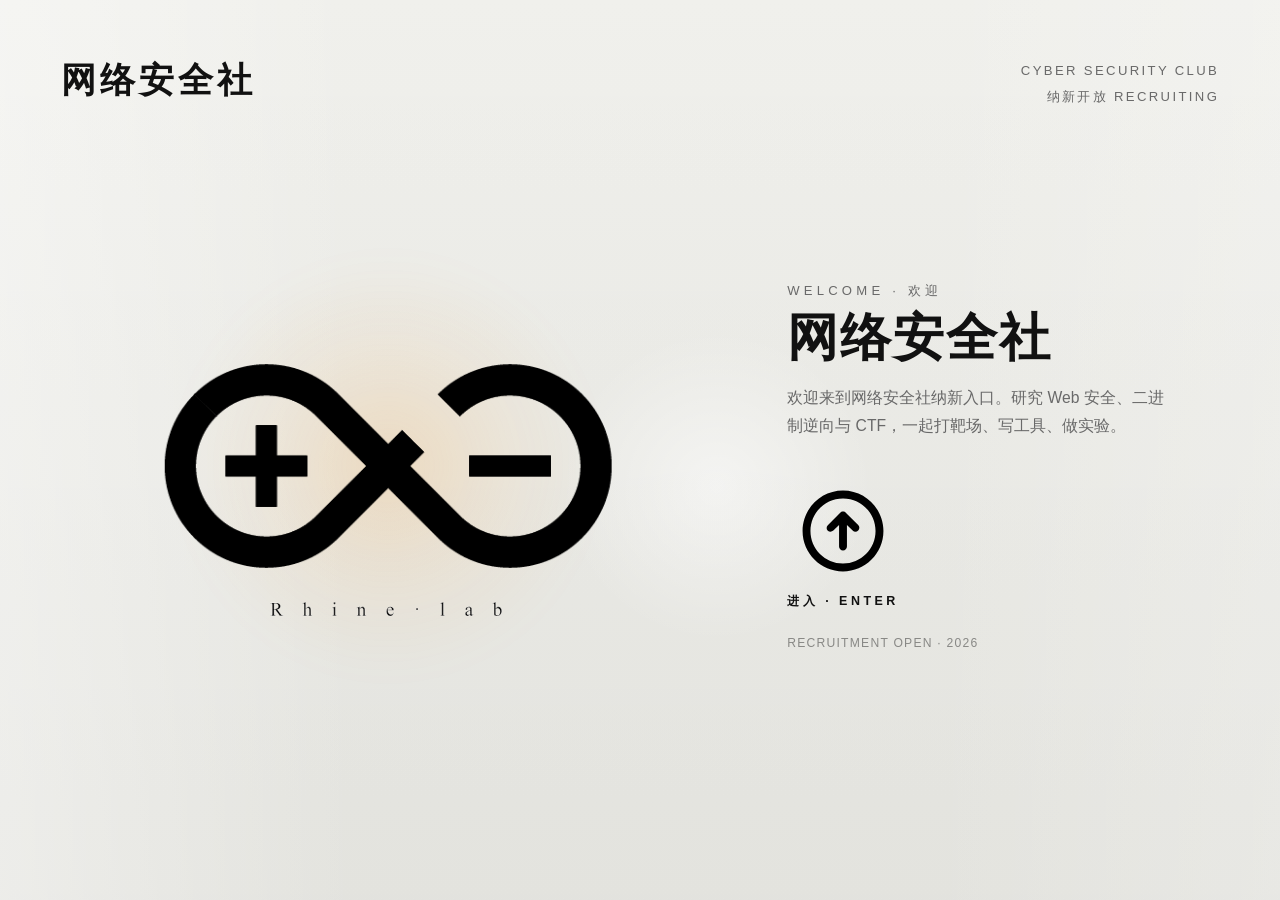
==== commit 78ca4787: "fix(responsive): 多机型屏幕比例适配，修正文字被裁与装饰溢出 - 受限视口统一为 max-width:1100px / max-height:720px / max-aspect-ra" ====
--- a/index.html
+++ b/index.html
@@ -15,23 +15,23 @@
     <title>网络安全社 · 纳新</title>
     <script src="./lib/lottie/lottie.min.js" onerror="this.onerror=null;this.src='https://cdnjs.cloudflare.com/ajax/libs/lottie-web/5.9.4/lottie.min.js'"></script>
     <script src="./src/scripts/rhine-logo-animation-data.js?v=20260923e"></script>
-    <link rel="stylesheet" href="./src/styles/base.css" />
-    <link rel="stylesheet" href="./src/styles/enter.css?v=20260923c" />
+    <link rel="stylesheet" href="./src/styles/base.css?v=20260924b" />
+    <link rel="stylesheet" href="./src/styles/enter.css?v=20260924b" />
     <link rel="stylesheet" href="./src/styles/auth.css" />
-    <link rel="stylesheet" href="./src/styles/homepage.css?v=20260923f" />
+    <link rel="stylesheet" href="./src/styles/homepage.css?v=20260924b" />
     <link rel="stylesheet" href="./src/styles/headquarters.css?v=20260923f" />
     <link rel="stylesheet" href="./src/styles/member.css?v=20260923f" />
-    <link rel="stylesheet" href="./src/styles/department.css?v=20260923f" />
-    <link rel="stylesheet" href="./src/styles/research.css?v=20260923f" />
+    <link rel="stylesheet" href="./src/styles/department.css?v=20260924b" />
+    <link rel="stylesheet" href="./src/styles/research.css?v=20260924b" />
     <link rel="stylesheet" href="./src/styles/modal.css" />
     <link rel="stylesheet" href="./src/styles/particle.css?v=20260923f" />
-    <link rel="stylesheet" href="./src/styles/mobile.css?v=20260923c" />
+    <link rel="stylesheet" href="./src/styles/mobile.css?v=20260924b" />
   <script type="application/ld+json">
     {"@context":"https://schema.org","@type":"Organization","name":"网络安全社","alternateName":"Cyber Security Club","url":"https://zaienscookie.github.io/safe/","description":"面向学院同学的网络安全社团，研究 Web 安全、二进制逆向、密码学与 CTF。"}
     </script>
     </head>
   <body>
-    <script src="./src/scripts/landscape.js?v=20260924a"></script>
+    <script src="./src/scripts/landscape.js?v=20260924b"></script>
     <main class="app-shell">
       <section class="enter-screen" id="enter-screen" aria-label="Rhine Lab Enter">
         <header class="brand-mark">
--- a/src/styles/base.css
+++ b/src/styles/base.css
@@ -15,6 +15,13 @@
   box-sizing: border-box;
 }
 
+html {
+  /* 阻止部分移动内核（iOS/华为等）在横屏/小屏下自动放大正文字号，
+     避免文字被撑大后溢出容器、出现“看不见/被裁”的情况 */
+  -webkit-text-size-adjust: 100%;
+  text-size-adjust: 100%;
+}
+
 html,
 body {
   margin: 0;
@@ -25,6 +32,8 @@
 
 body {
   font-family: var(--font-body);
+  /* 兜底：任何装饰元素意外超宽都不产生横向滚动条 */
+  overflow-x: hidden;
 }
 
 img {
--- a/src/styles/enter.css
+++ b/src/styles/enter.css
@@ -391,7 +391,9 @@
     transform: translateY(0);
   }
 }
-@media (max-width: 980px) {
+/* 宽度不足以并排放下 Logo 与文案时改单栏（抬高到 1100，避免 1024 等平板
+ * 宽度下 Logo 超出左列、压到右侧文案） */
+@media (max-width: 1100px) {
   .enter-screen__content {
     grid-template-columns: 1fr;
     justify-items: center;
--- a/src/styles/homepage.css
+++ b/src/styles/homepage.css
@@ -242,6 +242,8 @@
   position: relative;
   justify-self: center;
   width: min(36rem, 48vw);
+  /* 不允许超出所在网格列，否则在中等宽度（1280/1180 等）会压到左侧文案 */
+  max-width: 100%;
   aspect-ratio: 620 / 760;
   opacity: 0;
   transform: scale(0.92);
--- a/src/styles/department.css
+++ b/src/styles/department.css
@@ -358,7 +358,16 @@
   }
 }
 
-@media (max-width: 760px), (max-height: 560px) {
+/* 受限视口（窄屏 / 矮屏 / 近方形平板）：取消绝对定位，改为可滚动的流式布局，
+ * 否则平板上（如 1024×768、4:3）卡片与面板会互相压住、超出部分被裁无法滚动。 */
+@media (max-width: 1600px), (max-height: 720px), (max-aspect-ratio: 3/2) {
+  .department-screen {
+    overflow-y: auto;
+    overflow-x: hidden;
+    -webkit-overflow-scrolling: touch;
+    overscroll-behavior: contain;
+  }
+
   .department-panel {
     position: relative;
     left: auto;
--- a/src/styles/research.css
+++ b/src/styles/research.css
@@ -399,8 +399,17 @@
   }
 }
 
-/* —— 小屏 / 横屏手机：取消绝对定位，背景固定，内容改为竖向流式并可滚动 —— */
-@media (max-width: 820px), (max-height: 560px) {
+/* —— 小屏 / 横屏手机 / 近方形平板：取消绝对定位，背景固定，内容改为竖向流式并可滚动 ——
+ * 平板（如 1024×768、4:3）宽度不窄、高度不矮，但绝对定位的左右两栏会互相
+ * 压住且超出部分无法滚动，故一并纳入此断点。 */
+@media (max-width: 1600px), (max-height: 720px), (max-aspect-ratio: 3/2) {
+  .research-screen {
+    overflow-y: auto;
+    overflow-x: hidden;
+    -webkit-overflow-scrolling: touch;
+    overscroll-behavior: contain;
+  }
+
   .research-screen__content {
     padding: 7rem 1.6rem 6.5rem;
   }
--- a/src/styles/mobile.css
+++ b/src/styles/mobile.css
@@ -11,8 +11,9 @@
  * 各栏目是 position:fixed 的全屏容器。内容放不下时，若只给子元素设置
  * overflow-y:auto 是无效的（子元素高度自适应会被内容撑大），必须滚动屏幕
  * 本身，否则超出部分被 overflow:hidden 裁剪且无法滚动、按钮点不到。
- * 覆盖手机横屏（宽度可达 ~930px）与矮窗口桌面。 */
-@media (max-width: 1100px), (max-height: 720px) {
+ * 覆盖手机横屏（宽度可达 ~930px）、矮窗口桌面，以及竖屏/近方形的平板
+ * （如 4:3、3:2：宽度不算窄、高度也不算矮，但桌面三栏绝对定位放不下）。 */
+@media (max-width: 1100px), (max-height: 720px), (max-aspect-ratio: 3/2) {
   .homepage-screen,
   .headquarters-screen,
   .member-screen,
@@ -38,7 +39,7 @@
  * 2. 关于页背景用绝对定位只铺满一屏，滚动后下半页没有背景，改为固定铺满视口；
  * 3. 纳新轮播的非当前卡片保留半透明 3D 侧影（切换时带滑动/淡出动画），仅关闭其点按。
  */
-@media (max-width: 820px), (max-height: 560px) {
+@media (max-width: 1100px), (max-height: 720px), (max-aspect-ratio: 3/2) {
   .screen-footer {
     display: none;
   }
@@ -66,8 +67,11 @@
   .research-screen__content {
     padding-bottom: 3.4rem; /* 页脚已隐藏，无需预留底部空间 */
   }
-
-  /* 首页主内容（文案 + 装饰图形）在手机端整体比例略小；底部导航不缩放。 */
+}
+
+/* 首页主内容（文案 + 装饰图形）在手机端整体比例略小；底部导航不缩放。
+ * 仅限真正的窄屏/矮屏（含手机横屏），桌面/平板保持原比例。 */
+@media (max-width: 820px), (max-height: 560px) {
   .homepage-screen__content > .homepage-copy,
   .homepage-screen__content > .homepage-visual {
     zoom: 0.9;
@@ -272,6 +276,12 @@
     overflow: visible;
   }
 
+  /* 装饰方块阵随装饰区一起缩小，否则 5×4 旋转方块会远超这一列、盖住文案 */
+  .homepage-visual__blocks-inner {
+    --cell: 34px;
+    --gap: 3px;
+  }
+
   /* 首页欢迎字母在矮屏再收小，压缩首屏高度 */
   .homepage-copy__welcome span {
     font-size: clamp(1.3rem, 5.4vh, 1.9rem);
@@ -681,7 +691,7 @@
     flex-direction: row;
     flex-wrap: wrap;
     justify-content: center;
-    gap: 0.45rem 1.2rem;
+    gap: 0.4rem 0.85rem;
     margin: 0;
     padding: 0.5rem 1rem calc(0.5rem + env(safe-area-inset-bottom));
     background: rgba(16, 16, 22, 0.72);
@@ -714,12 +724,117 @@
     text-align: center;
   }
 
-  /* 底部导航占位，避免遮挡内容 */
+  /* 底栏更紧凑：字号/间距略收，使 6 个栏目在较窄的横屏视口也能排成一行，
+     否则换行后底栏变高会盖住内容 */
+  .homepage-screen .side-nav__item,
+  .headquarters-screen .side-nav__item,
+  .member-screen .side-nav__item,
+  .department-screen .side-nav__item,
+  .research-screen .side-nav--light .side-nav__item,
+  .particle-screen .side-nav--light .side-nav__item {
+    font-size: 0.78rem;
+    letter-spacing: 0.06em;
+  }
+
+  /* 底部导航占位，避免遮挡内容（连同安全区一起预留） */
   .homepage-screen__content,
   .headquarters-screen__content,
   .member-screen__content,
   .department-screen__content,
   .research-screen__content {
-    padding-bottom: 4rem;
-  }
-}+    padding-bottom: calc(6.5rem + env(safe-area-inset-bottom));
+  }
+}
+
+/* =========================================================================
+ * 装饰与溢出兜底（适配不同屏幕比例）
+ * -------------------------------------------------------------------------
+ * 首页装饰区的橙色射线 / 数据线原本用 128vh 向视口外延伸，在窄屏、矮屏、
+ * 近方形平板上会溢出、撑大滚动区，甚至盖到文案（“乱飞”）。受限视口下把
+ * 它们收进装饰区矩形内即可；旋转方块已随列宽缩小，不会被裁。
+ * ========================================================================= */
+@media (max-width: 1100px), (max-height: 720px), (max-aspect-ratio: 3/2) {
+  .homepage-visual__orange-svg,
+  .homepage-visual__data-svg {
+    width: 100%;
+    height: 100%;
+    overflow: hidden;
+  }
+}
+
+/* 受限视口：内容区一律允许纵向滚动，任何超出的文字/按钮都能滚到，不被裁掉 */
+@media (max-width: 1100px), (max-height: 720px), (max-aspect-ratio: 3/2) {
+  .auth-screen {
+    overflow-y: auto;
+    overscroll-behavior: contain;
+  }
+}
+
+/* =========================================================================
+ * 矮屏桌面 / 中等高度：首页改为「文案 + 装饰」两栏紧凑版，并允许纵向滚动
+ * -------------------------------------------------------------------------
+ * 桌面三栏版在 1366×768、1536×864 等常见笔记本高度下，内容（尤其底部
+ * 「进入互动体验」按钮）会超出视口且无法滚动。高度不足时切换为更紧凑的
+ * 两栏布局并允许滚动兜底，确保所有文字与按钮可见、可达。
+ * ========================================================================= */
+@media (max-height: 950px) {
+  .homepage-screen {
+    overflow-y: auto;
+    overflow-x: hidden;
+    -webkit-overflow-scrolling: touch;
+    overscroll-behavior: contain;
+  }
+
+  .homepage-screen__content {
+    grid-template-columns: minmax(0, 1.12fr) minmax(0, 0.88fr);
+    align-items: start;
+    column-gap: 1.4rem;
+  }
+
+  .homepage-copy__title {
+    font-size: clamp(1.9rem, 7.4vh, 2.7rem);
+  }
+
+  .homepage-copy__line {
+    font-size: 0.9rem;
+    line-height: 1.65;
+  }
+
+  .homepage-copy__experience,
+  .quick-links {
+    margin-top: 1.2rem;
+  }
+
+  .homepage-visual {
+    width: min(20rem, 40vw);
+  }
+
+  /* 射线/数据线收进装饰区，避免撑大滚动区、产生多余滚动 */
+  .homepage-visual__orange-svg,
+  .homepage-visual__data-svg {
+    width: 100%;
+    height: 100%;
+    overflow: hidden;
+  }
+
+  .homepage-visual__blocks-inner {
+    --cell: 34px;
+    --gap: 3px;
+  }
+
+  .homepage-copy__welcome span {
+    font-size: clamp(1.3rem, 5.4vh, 1.9rem);
+  }
+
+  .homepage-screen .side-nav {
+    grid-column: 1 / -1;
+    flex-direction: row;
+    flex-wrap: wrap;
+    justify-content: center;
+    gap: 0.9rem 1.4rem;
+  }
+
+  .homepage-screen .side-nav__item {
+    text-align: center;
+  }
+}
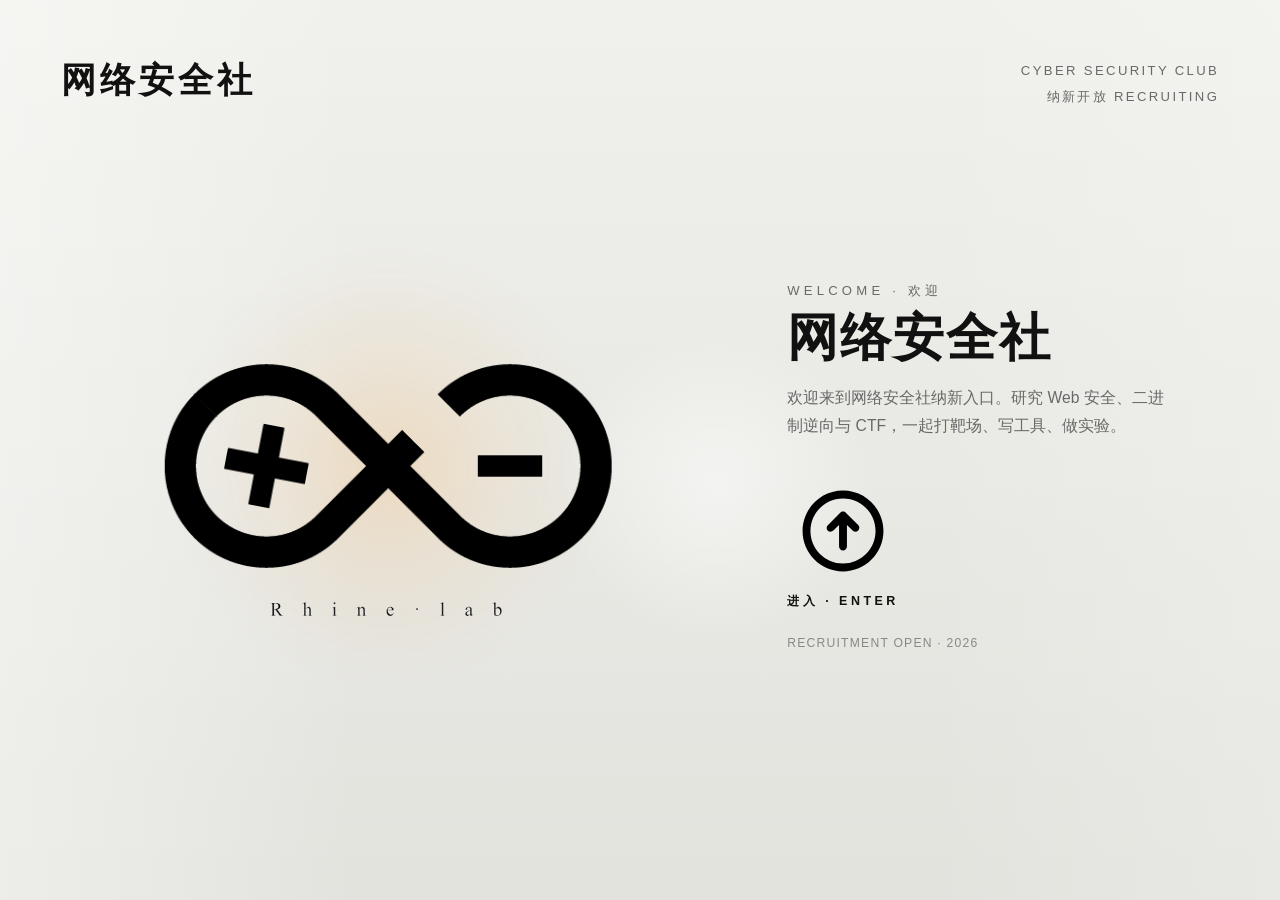
==== commit bf946483: "chore(cache): homepage/mobile.css 版本号提升到 20260924c 破除缓存" ====
--- a/index.html
+++ b/index.html
@@ -18,14 +18,14 @@
     <link rel="stylesheet" href="./src/styles/base.css?v=20260924b" />
     <link rel="stylesheet" href="./src/styles/enter.css?v=20260924b" />
     <link rel="stylesheet" href="./src/styles/auth.css" />
-    <link rel="stylesheet" href="./src/styles/homepage.css?v=20260924b" />
+    <link rel="stylesheet" href="./src/styles/homepage.css?v=20260924c" />
     <link rel="stylesheet" href="./src/styles/headquarters.css?v=20260923f" />
     <link rel="stylesheet" href="./src/styles/member.css?v=20260923f" />
     <link rel="stylesheet" href="./src/styles/department.css?v=20260924b" />
     <link rel="stylesheet" href="./src/styles/research.css?v=20260924b" />
     <link rel="stylesheet" href="./src/styles/modal.css" />
     <link rel="stylesheet" href="./src/styles/particle.css?v=20260923f" />
-    <link rel="stylesheet" href="./src/styles/mobile.css?v=20260924b" />
+    <link rel="stylesheet" href="./src/styles/mobile.css?v=20260924c" />
   <script type="application/ld+json">
     {"@context":"https://schema.org","@type":"Organization","name":"网络安全社","alternateName":"Cyber Security Club","url":"https://zaienscookie.github.io/safe/","description":"面向学院同学的网络安全社团，研究 Web 安全、二进制逆向、密码学与 CTF。"}
     </script>
--- a/src/styles/homepage.css
+++ b/src/styles/homepage.css
@@ -242,8 +242,6 @@
   position: relative;
   justify-self: center;
   width: min(36rem, 48vw);
-  /* 不允许超出所在网格列，否则在中等宽度（1280/1180 等）会压到左侧文案 */
-  max-width: 100%;
   aspect-ratio: 620 / 760;
   opacity: 0;
   transform: scale(0.92);
--- a/src/styles/mobile.css
+++ b/src/styles/mobile.css
@@ -274,12 +274,6 @@
     /* 不再 overflow:hidden，避免把旋转方块/射线在矩形边界处裁掉；
        横向溢出由 .homepage-screen 的 overflow-x:hidden 兜底。 */
     overflow: visible;
-  }
-
-  /* 装饰方块阵随装饰区一起缩小，否则 5×4 旋转方块会远超这一列、盖住文案 */
-  .homepage-visual__blocks-inner {
-    --cell: 34px;
-    --gap: 3px;
   }
 
   /* 首页欢迎字母在矮屏再收小，压缩首屏高度 */
@@ -736,29 +730,13 @@
     letter-spacing: 0.06em;
   }
 
-  /* 底部导航占位，避免遮挡内容（连同安全区一起预留） */
+  /* 导航已移到右侧竖排，无需再为底部横条预留空间，恢复常规底部留白 */
   .homepage-screen__content,
   .headquarters-screen__content,
   .member-screen__content,
   .department-screen__content,
   .research-screen__content {
-    padding-bottom: calc(6.5rem + env(safe-area-inset-bottom));
-  }
-}
-
-/* =========================================================================
- * 装饰与溢出兜底（适配不同屏幕比例）
- * -------------------------------------------------------------------------
- * 首页装饰区的橙色射线 / 数据线原本用 128vh 向视口外延伸，在窄屏、矮屏、
- * 近方形平板上会溢出、撑大滚动区，甚至盖到文案（“乱飞”）。受限视口下把
- * 它们收进装饰区矩形内即可；旋转方块已随列宽缩小，不会被裁。
- * ========================================================================= */
-@media (max-width: 1100px), (max-height: 720px), (max-aspect-ratio: 3/2) {
-  .homepage-visual__orange-svg,
-  .homepage-visual__data-svg {
-    width: 100%;
-    height: 100%;
-    overflow: hidden;
+    padding-bottom: 3.4rem;
   }
 }
 
@@ -771,13 +749,14 @@
 }
 
 /* =========================================================================
- * 矮屏桌面 / 中等高度：首页改为「文案 + 装饰」两栏紧凑版，并允许纵向滚动
+ * 矮屏桌面 / 中等高度：首页改为「文案 + 装饰」两栏，并允许纵向滚动
  * -------------------------------------------------------------------------
  * 桌面三栏版在 1366×768、1536×864 等常见笔记本高度下，内容（尤其底部
- * 「进入互动体验」按钮）会超出视口且无法滚动。高度不足时切换为更紧凑的
- * 两栏布局并允许滚动兜底，确保所有文字与按钮可见、可达。
+ * 「进入互动体验」按钮）会超出视口且无法滚动。高度不足时改为两栏：装饰区
+ * 保持原尺寸（min(36rem,48vw)），文案列占剩余空间，并允许滚动兜底。
+ * 仅作用于桌面/平板宽度（≥1101px）；手机宽度继续用上面的紧凑两栏规则。
  * ========================================================================= */
-@media (max-height: 950px) {
+@media (max-height: 950px) and (min-width: 1101px) {
   .homepage-screen {
     overflow-y: auto;
     overflow-x: hidden;
@@ -786,7 +765,7 @@
   }
 
   .homepage-screen__content {
-    grid-template-columns: minmax(0, 1.12fr) minmax(0, 0.88fr);
+    grid-template-columns: minmax(0, 1fr) minmax(0, min(36rem, 48vw));
     align-items: start;
     column-gap: 1.4rem;
   }
@@ -805,36 +784,86 @@
     margin-top: 1.2rem;
   }
 
-  .homepage-visual {
-    width: min(20rem, 40vw);
-  }
-
-  /* 射线/数据线收进装饰区，避免撑大滚动区、产生多余滚动 */
-  .homepage-visual__orange-svg,
-  .homepage-visual__data-svg {
-    width: 100%;
-    height: 100%;
-    overflow: hidden;
-  }
-
-  .homepage-visual__blocks-inner {
-    --cell: 34px;
-    --gap: 3px;
-  }
-
   .homepage-copy__welcome span {
     font-size: clamp(1.3rem, 5.4vh, 1.9rem);
   }
-
-  .homepage-screen .side-nav {
-    grid-column: 1 / -1;
-    flex-direction: row;
-    flex-wrap: wrap;
+}
+
+/* =========================================================================
+ * 侧边栏目导航：统一放到屏幕右侧、竖排
+ * -------------------------------------------------------------------------
+ * 取代此前在窄屏 / 矮屏 / 平板上把导航改成「底部横条」或「中间横排」的做法
+ * ——那些布局会占掉纵向空间、把内容挤下去。这里固定到右侧竖排，始终可点。
+ * ========================================================================= */
+@media (max-width: 1600px), (max-height: 950px), (max-aspect-ratio: 3/2) {
+  .homepage-screen .side-nav,
+  .headquarters-screen .side-nav--light,
+  .member-screen .side-nav,
+  .department-screen .side-nav,
+  .research-screen .side-nav--light,
+  .particle-screen .side-nav--light {
+    position: fixed;
+    top: calc(50% + 1rem);
+    right: max(0.5rem, env(safe-area-inset-right));
+    left: auto;
+    bottom: auto;
+    transform: translateY(-50%);
+    flex-direction: column;
+    flex-wrap: nowrap;
+    align-items: flex-end;
     justify-content: center;
-    gap: 0.9rem 1.4rem;
-  }
-
-  .homepage-screen .side-nav__item {
-    text-align: center;
-  }
-}
+    gap: 0.45rem;
+    margin: 0;
+    padding: 0.7rem 0.85rem;
+    min-width: 0;
+    opacity: 1;
+    animation: none !important;
+    z-index: 12;
+  }
+
+  .homepage-screen .side-nav,
+  .member-screen .side-nav,
+  .department-screen .side-nav {
+    border: 1px solid rgba(17, 17, 17, 0.08);
+    border-radius: 1rem;
+    background: rgba(246, 246, 241, 0.8);
+    -webkit-backdrop-filter: blur(10px);
+    backdrop-filter: blur(10px);
+    box-shadow: 0 12px 30px rgba(0, 0, 0, 0.1);
+  }
+
+  .headquarters-screen .side-nav--light,
+  .research-screen .side-nav--light,
+  .particle-screen .side-nav--light {
+    border: 1px solid rgba(255, 255, 255, 0.16);
+    border-radius: 1rem;
+    background: rgba(18, 24, 30, 0.4);
+    -webkit-backdrop-filter: blur(18px);
+    backdrop-filter: blur(18px);
+  }
+
+  .side-nav .side-nav__item,
+  .side-nav--light .side-nav__item {
+    text-align: right;
+    white-space: nowrap;
+    font-size: 0.78rem;
+    letter-spacing: 0.06em;
+    min-height: 0;
+    padding: 0.2rem 0;
+  }
+
+  /* 给右侧竖排导航让出空间，避免盖住成员卡 / 方向面板 / 活动信息 / 关于文案 */
+  .member-screen__content,
+  .department-screen__content,
+  .research-screen__content,
+  .headquarters-screen__content {
+    padding-right: 9rem;
+  }
+}
+
+/* 单栏首页（平板 / 窄桌面）也给右侧导航让位，避免标题/文案顶到导航 */
+@media (max-width: 1100px) and (min-height: 561px) {
+  .homepage-screen__content {
+    padding-right: 9rem;
+  }
+}
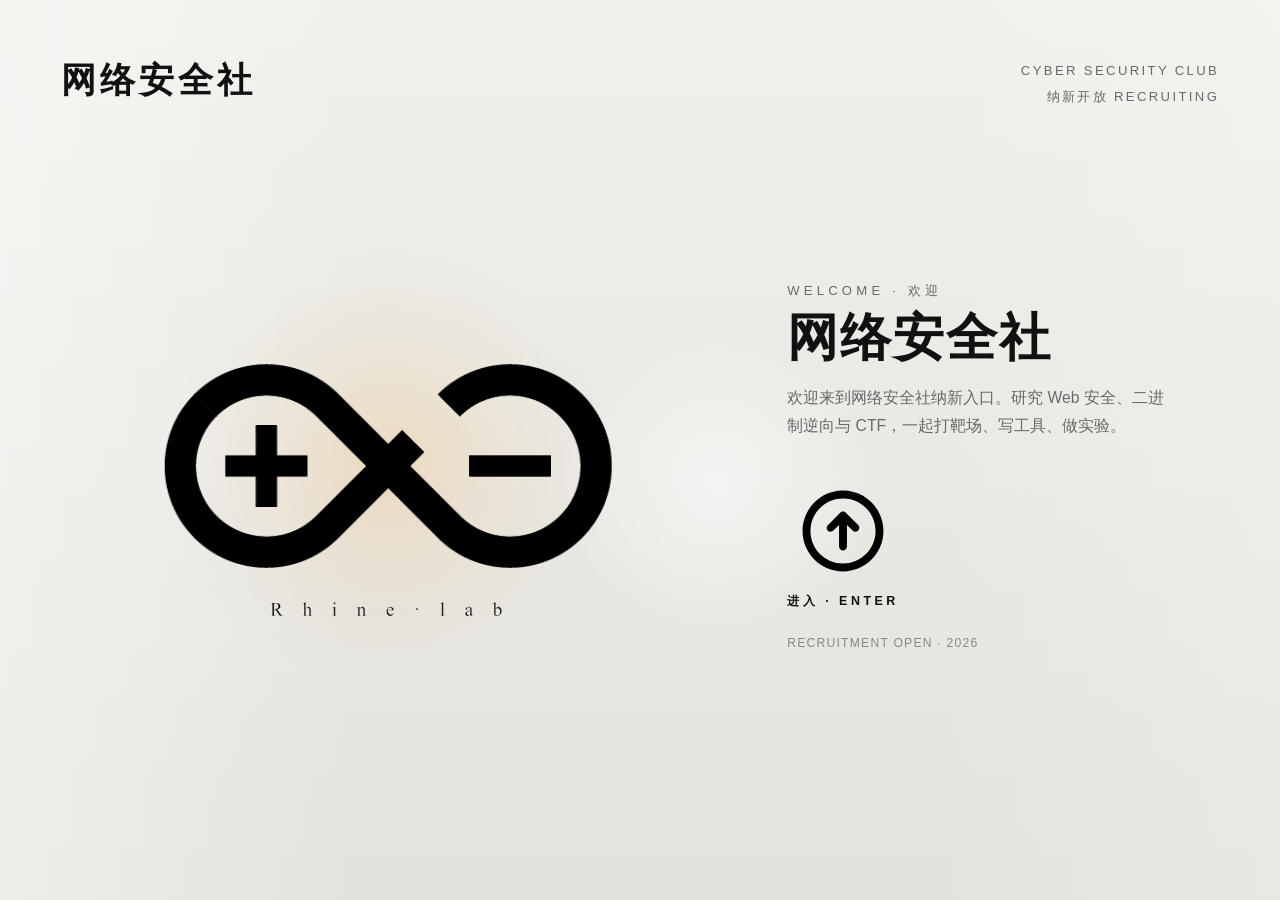
==== commit 7b020ad7: "fix(responsive): 子页面适配 + 窄屏单栏对齐 - 子页面(direction/join/flag/training/honors/notice/404/quiz): 品牌贴合内容不再" ====
--- a/index.html
+++ b/index.html
@@ -25,7 +25,7 @@
     <link rel="stylesheet" href="./src/styles/research.css?v=20260924b" />
     <link rel="stylesheet" href="./src/styles/modal.css" />
     <link rel="stylesheet" href="./src/styles/particle.css?v=20260923f" />
-    <link rel="stylesheet" href="./src/styles/mobile.css?v=20260924c" />
+    <link rel="stylesheet" href="./src/styles/mobile.css?v=20260924d" />
   <script type="application/ld+json">
     {"@context":"https://schema.org","@type":"Organization","name":"网络安全社","alternateName":"Cyber Security Club","url":"https://zaienscookie.github.io/safe/","description":"面向学院同学的网络安全社团，研究 Web 安全、二进制逆向、密码学与 CTF。"}
     </script>
--- a/src/styles/mobile.css
+++ b/src/styles/mobile.css
@@ -867,3 +867,74 @@
     padding-right: 9rem;
   }
 }
+
+/* =========================================================================
+ * 很窄的手机横屏（视口宽 ≤760px）：各栏目改「单栏满宽」，避免两栏被挤扁、
+ * 卡片错位、面板挤在角落。稍宽的手机（≥761px）仍保留两栏紧凑排版。
+ * ========================================================================= */
+@media (max-width: 760px) {
+  /* 首页：文案在上居中、装饰区在下居中，左右对齐一致；右侧给导航让位 */
+  .homepage-screen__content {
+    grid-template-columns: minmax(0, 1fr);
+    justify-items: center;
+    row-gap: 1.2rem;
+    padding-right: 9rem;
+  }
+
+  .homepage-copy {
+    justify-self: center;
+    width: 100%;
+  }
+
+  .homepage-visual {
+    justify-self: center;
+  }
+
+  /* 方向：两组卡片各占整行、面板整行；每组最后一张卡横跨两列，避免半行空位 */
+  .department-screen__content {
+    grid-template-columns: minmax(0, 1fr);
+    justify-items: stretch;
+    padding-left: 1.6rem;
+  }
+
+  .department-cluster--left,
+  .department-cluster--right {
+    grid-column: 1;
+    grid-row: auto;
+  }
+
+  .department-cluster {
+    width: 100%;
+  }
+
+  .department-cluster .department-card:last-child {
+    grid-column: 1 / -1;
+  }
+
+  .department-panel {
+    grid-column: 1;
+    grid-row: auto;
+    justify-self: stretch;
+    width: auto;
+    max-width: none;
+    margin: 1rem 0 0;
+  }
+
+  /* 活动：计划面板与信息卡各占整行、顶部对齐 */
+  .research-screen__content {
+    grid-template-columns: minmax(0, 1fr);
+    justify-items: stretch;
+  }
+
+  .research-panel,
+  .research-info {
+    width: auto;
+    max-width: none;
+    margin-left: 0;
+    margin-right: 0;
+  }
+
+  .research-info {
+    margin-top: 1.2rem;
+  }
+}
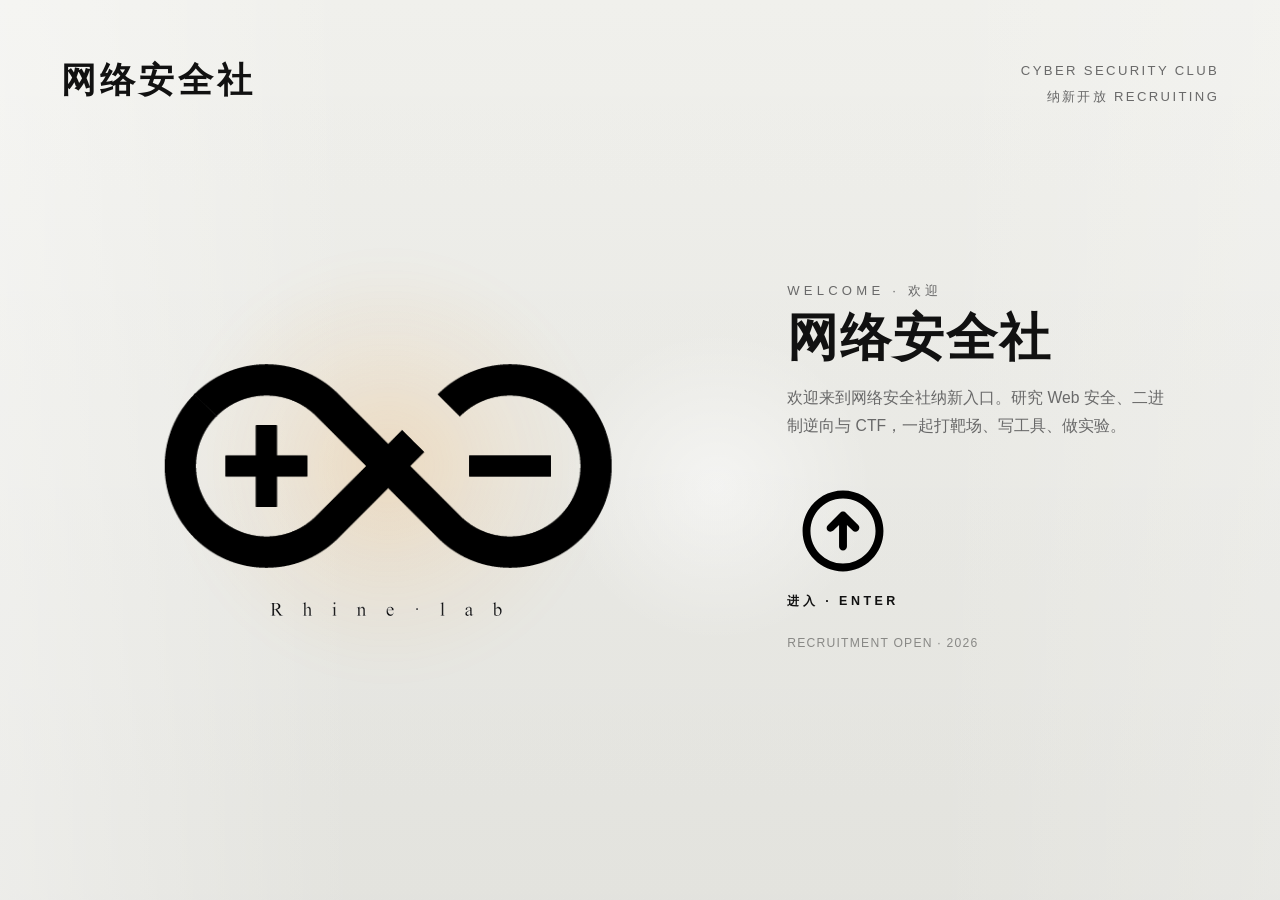
==== commit a70b4f30: "feat(responsive): 小屏按比例缩放图形装饰元素 - 首页装饰区 homepage-visual: 小屏 zoom 0.8 / 0.68 (连射线方块一起缩放) - 进入页 Logo: " ====
--- a/index.html
+++ b/index.html
@@ -25,7 +25,7 @@
     <link rel="stylesheet" href="./src/styles/research.css?v=20260924b" />
     <link rel="stylesheet" href="./src/styles/modal.css" />
     <link rel="stylesheet" href="./src/styles/particle.css?v=20260923f" />
-    <link rel="stylesheet" href="./src/styles/mobile.css?v=20260924d" />
+    <link rel="stylesheet" href="./src/styles/mobile.css?v=20260924e" />
   <script type="application/ld+json">
     {"@context":"https://schema.org","@type":"Organization","name":"网络安全社","alternateName":"Cyber Security Club","url":"https://zaienscookie.github.io/safe/","description":"面向学院同学的网络安全社团，研究 Web 安全、二进制逆向、密码学与 CTF。"}
     </script>
--- a/src/styles/mobile.css
+++ b/src/styles/mobile.css
@@ -938,3 +938,37 @@
     margin-top: 1.2rem;
   }
 }
+
+/* =========================================================================
+ * 小屏机型：按比例缩小「图形装饰」元素（首页装饰区、进入页 Logo、授权轨道）
+ * -------------------------------------------------------------------------
+ * 正文与按钮不缩放；只把抽象装饰按比例调小，避免小屏上装饰过大、挤压内容、
+ * 产生多余滚动。用 zoom 以便连同其内部绝对定位的射线/方块一起缩放。
+ * ========================================================================= */
+@media (max-width: 760px) {
+  .homepage-screen__content > .homepage-visual {
+    zoom: 0.8;
+  }
+
+  .logo-stage {
+    zoom: 0.9;
+  }
+
+  .orbit-system {
+    --orbit-size: min(11rem, 38vh);
+  }
+}
+
+@media (max-width: 620px) {
+  .homepage-screen__content > .homepage-visual {
+    zoom: 0.68;
+  }
+
+  .logo-stage {
+    zoom: 0.8;
+  }
+
+  .orbit-system {
+    --orbit-size: min(9.5rem, 32vh);
+  }
+}
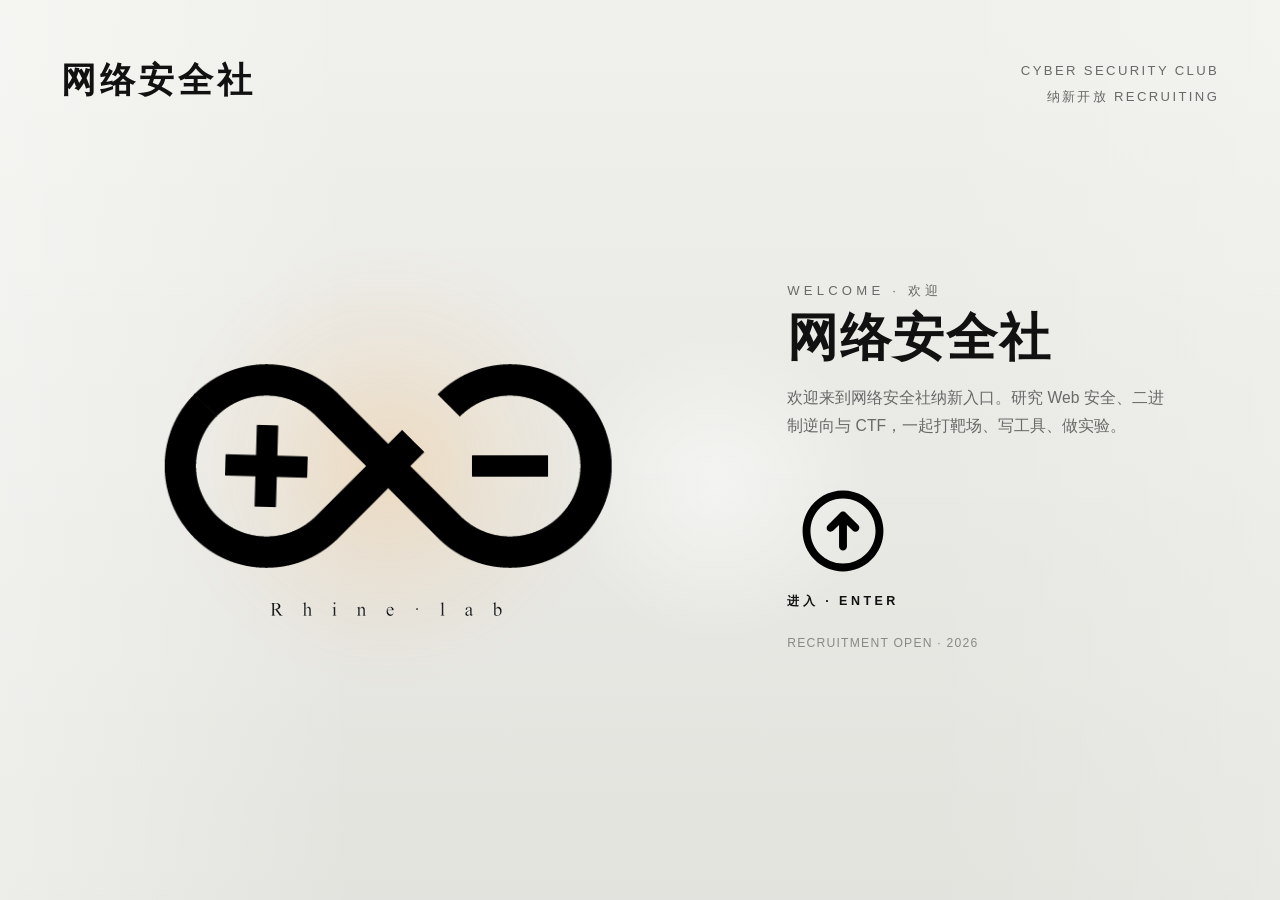
==== commit 296a094e: "style(nav): 右侧导航统一深色玻璃面板，去掉压深色图形上的白底 - 浅色栏目此前用近白面板，压在首页黑洞/方向深色面板上很突兀; 统一 rgba(14,18,24,.6) 深色玻璃 + 浅色" ====
--- a/index.html
+++ b/index.html
@@ -25,7 +25,7 @@
     <link rel="stylesheet" href="./src/styles/research.css?v=20260924b" />
     <link rel="stylesheet" href="./src/styles/modal.css" />
     <link rel="stylesheet" href="./src/styles/particle.css?v=20260923f" />
-    <link rel="stylesheet" href="./src/styles/mobile.css?v=20260924e" />
+    <link rel="stylesheet" href="./src/styles/mobile.css?v=20260924f" />
   <script type="application/ld+json">
     {"@context":"https://schema.org","@type":"Organization","name":"网络安全社","alternateName":"Cyber Security Club","url":"https://zaienscookie.github.io/safe/","description":"面向学院同学的网络安全社团，研究 Web 安全、二进制逆向、密码学与 CTF。"}
     </script>
--- a/src/styles/mobile.css
+++ b/src/styles/mobile.css
@@ -821,35 +821,43 @@
     z-index: 12;
   }
 
+  /* 统一用深色玻璃面板：浅色栏目里也常有深色卡片 / 装饰图形（首页黑洞、方向
+   * 深色面板），白色面板压在上面很突兀；深色玻璃在深浅背景上都协调 */
   .homepage-screen .side-nav,
+  .headquarters-screen .side-nav--light,
   .member-screen .side-nav,
-  .department-screen .side-nav {
-    border: 1px solid rgba(17, 17, 17, 0.08);
-    border-radius: 1rem;
-    background: rgba(246, 246, 241, 0.8);
-    -webkit-backdrop-filter: blur(10px);
-    backdrop-filter: blur(10px);
-    box-shadow: 0 12px 30px rgba(0, 0, 0, 0.1);
-  }
-
-  .headquarters-screen .side-nav--light,
+  .department-screen .side-nav,
   .research-screen .side-nav--light,
   .particle-screen .side-nav--light {
     border: 1px solid rgba(255, 255, 255, 0.16);
     border-radius: 1rem;
-    background: rgba(18, 24, 30, 0.4);
-    -webkit-backdrop-filter: blur(18px);
-    backdrop-filter: blur(18px);
+    background: rgba(14, 18, 24, 0.6);
+    -webkit-backdrop-filter: blur(16px);
+    backdrop-filter: blur(16px);
+    box-shadow: 0 12px 30px rgba(0, 0, 0, 0.28);
   }
 
   .side-nav .side-nav__item,
   .side-nav--light .side-nav__item {
+    color: rgba(246, 244, 239, 0.82);
     text-align: right;
     white-space: nowrap;
     font-size: 0.78rem;
     letter-spacing: 0.06em;
     min-height: 0;
     padding: 0.2rem 0;
+  }
+
+  .side-nav .side-nav__item:hover,
+  .side-nav .side-nav__item:focus-visible,
+  .side-nav--light .side-nav__item:hover,
+  .side-nav--light .side-nav__item:focus-visible {
+    color: #ffffff;
+  }
+
+  .side-nav .side-nav__item--active,
+  .side-nav--light .side-nav__item--active {
+    color: #ff8c00;
   }
 
   /* 给右侧竖排导航让出空间，避免盖住成员卡 / 方向面板 / 活动信息 / 关于文案 */
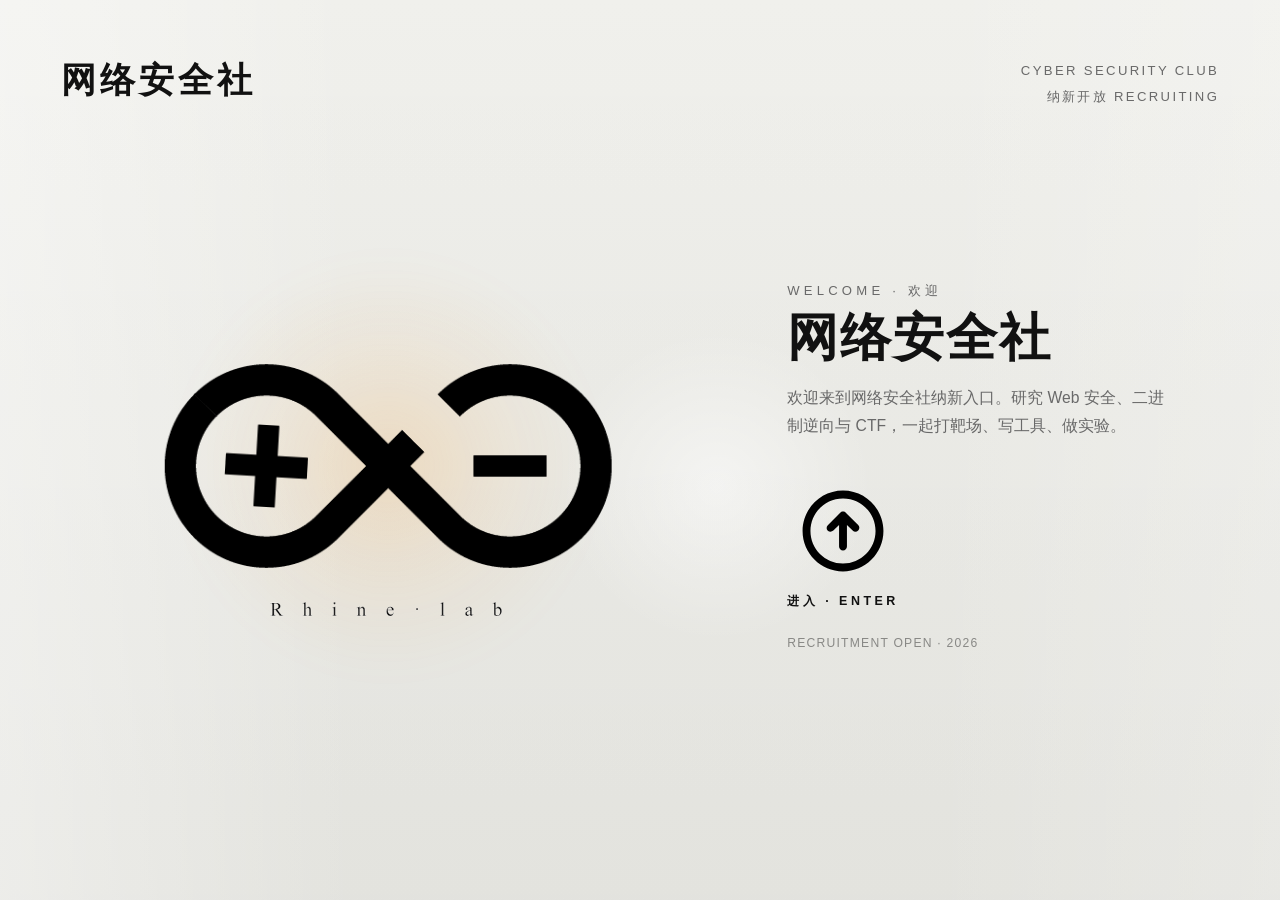
==== commit 7cbf4614: "fix(member): 最小屏压缩卡片并允许内部滑动，避免描述被裁 - se320 等最小屏纳新卡片描述被 overflow 裁掉; 缩小图高/字号并设 overflow-y:auto 兜底 - 复" ====
--- a/index.html
+++ b/index.html
@@ -25,7 +25,7 @@
     <link rel="stylesheet" href="./src/styles/research.css?v=20260924b" />
     <link rel="stylesheet" href="./src/styles/modal.css" />
     <link rel="stylesheet" href="./src/styles/particle.css?v=20260923f" />
-    <link rel="stylesheet" href="./src/styles/mobile.css?v=20260924f" />
+    <link rel="stylesheet" href="./src/styles/mobile.css?v=20260924g" />
   <script type="application/ld+json">
     {"@context":"https://schema.org","@type":"Organization","name":"网络安全社","alternateName":"Cyber Security Club","url":"https://zaienscookie.github.io/safe/","description":"面向学院同学的网络安全社团，研究 Web 安全、二进制逆向、密码学与 CTF。"}
     </script>
--- a/src/styles/mobile.css
+++ b/src/styles/mobile.css
@@ -979,4 +979,32 @@
   .orbit-system {
     --orbit-size: min(9.5rem, 32vh);
   }
-}
+
+  /* 最小屏上压缩纳新卡片，避免描述文字被卡片 overflow 裁掉；万一仍放不下，
+     允许卡片内部纵向滚动（“宁可滑动，也不裁字”） */
+  .member-card {
+    padding: 0.75rem;
+    overflow-y: auto;
+  }
+
+  .member-card__art {
+    height: 5.5rem;
+    margin: 0.35rem 0;
+  }
+
+  .member-card__title {
+    font-size: 1.25rem;
+  }
+
+  .member-card__role {
+    margin-top: 0.25rem;
+    font-size: 0.62rem;
+    letter-spacing: 0.14em;
+  }
+
+  .member-card__desc {
+    margin-top: 0.35rem;
+    font-size: 0.74rem;
+    line-height: 1.5;
+  }
+}
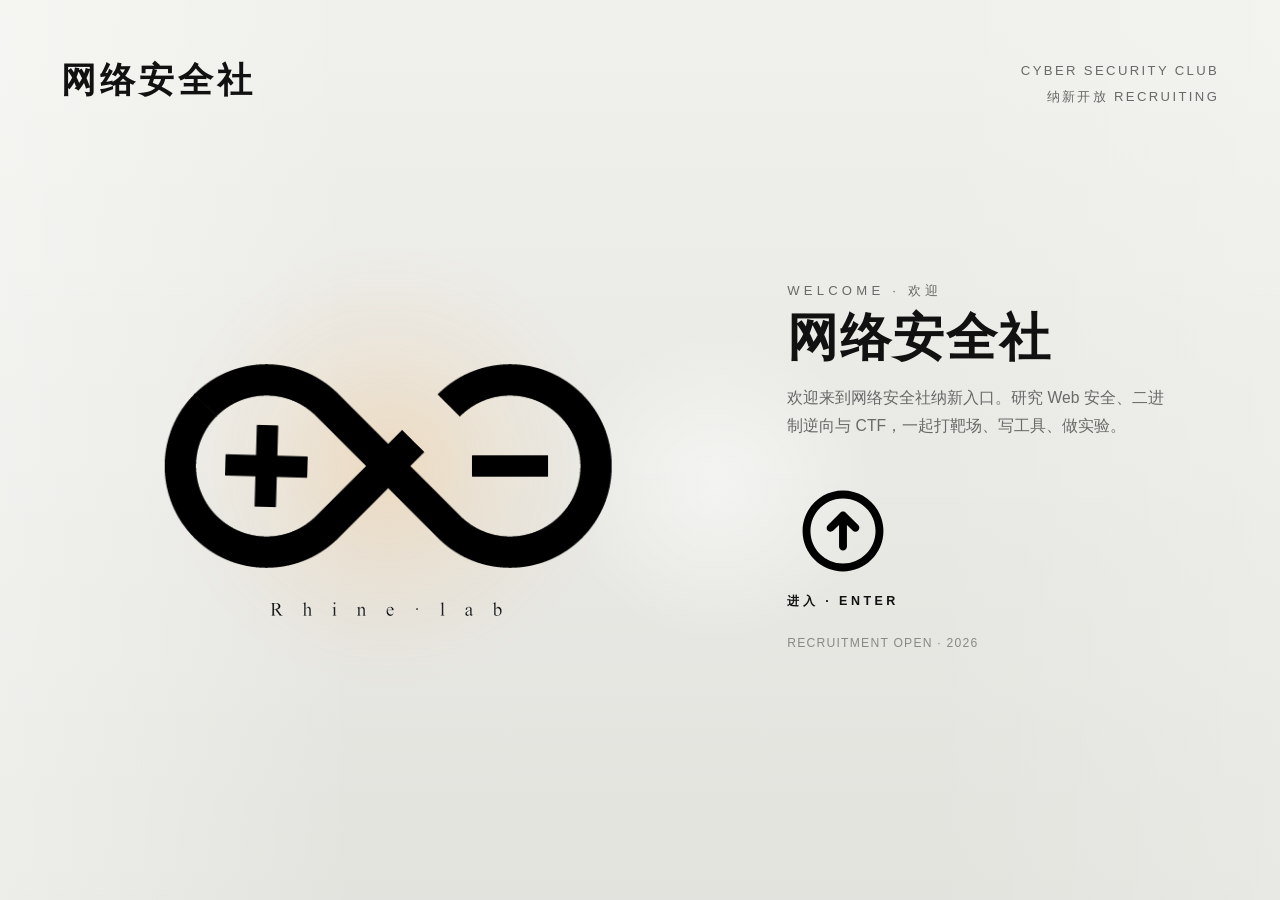
==== commit 87ba800c: "fix(mobile): 移除强制横屏 iframe，恢复竖屏可正常滚动 - 删除 landscape.js（旋转 iframe 在触屏下无法滚动、页面只显示一半） - 从 9 个页面移除 lands" ====
--- a/index.html
+++ b/index.html
@@ -31,7 +31,6 @@
     </script>
     </head>
   <body>
-    <script src="./src/scripts/landscape.js?v=20260924b"></script>
     <main class="app-shell">
       <section class="enter-screen" id="enter-screen" aria-label="Rhine Lab Enter">
         <header class="brand-mark">
--- a/src/styles/mobile.css
+++ b/src/styles/mobile.css
@@ -152,7 +152,7 @@
 /* =========================================================================
  * 手机横屏（矮屏）：排版优化
  * -------------------------------------------------------------------------
- * 手机被 landscape.js 强制横屏后高度通常只有 320~420px。此时若沿用桌面
+ * 手机横屏时高度通常只有 320~420px。此时若沿用桌面
  * 的大留白（顶部 8~9rem）与大标题，会显得空旷、需要不停滚动。这里仅对
  * 「视口高度 ≤ 560px 的设备」收紧留白、字号与装饰；桌面窗口高度普遍更大，
  * 不受影响。
